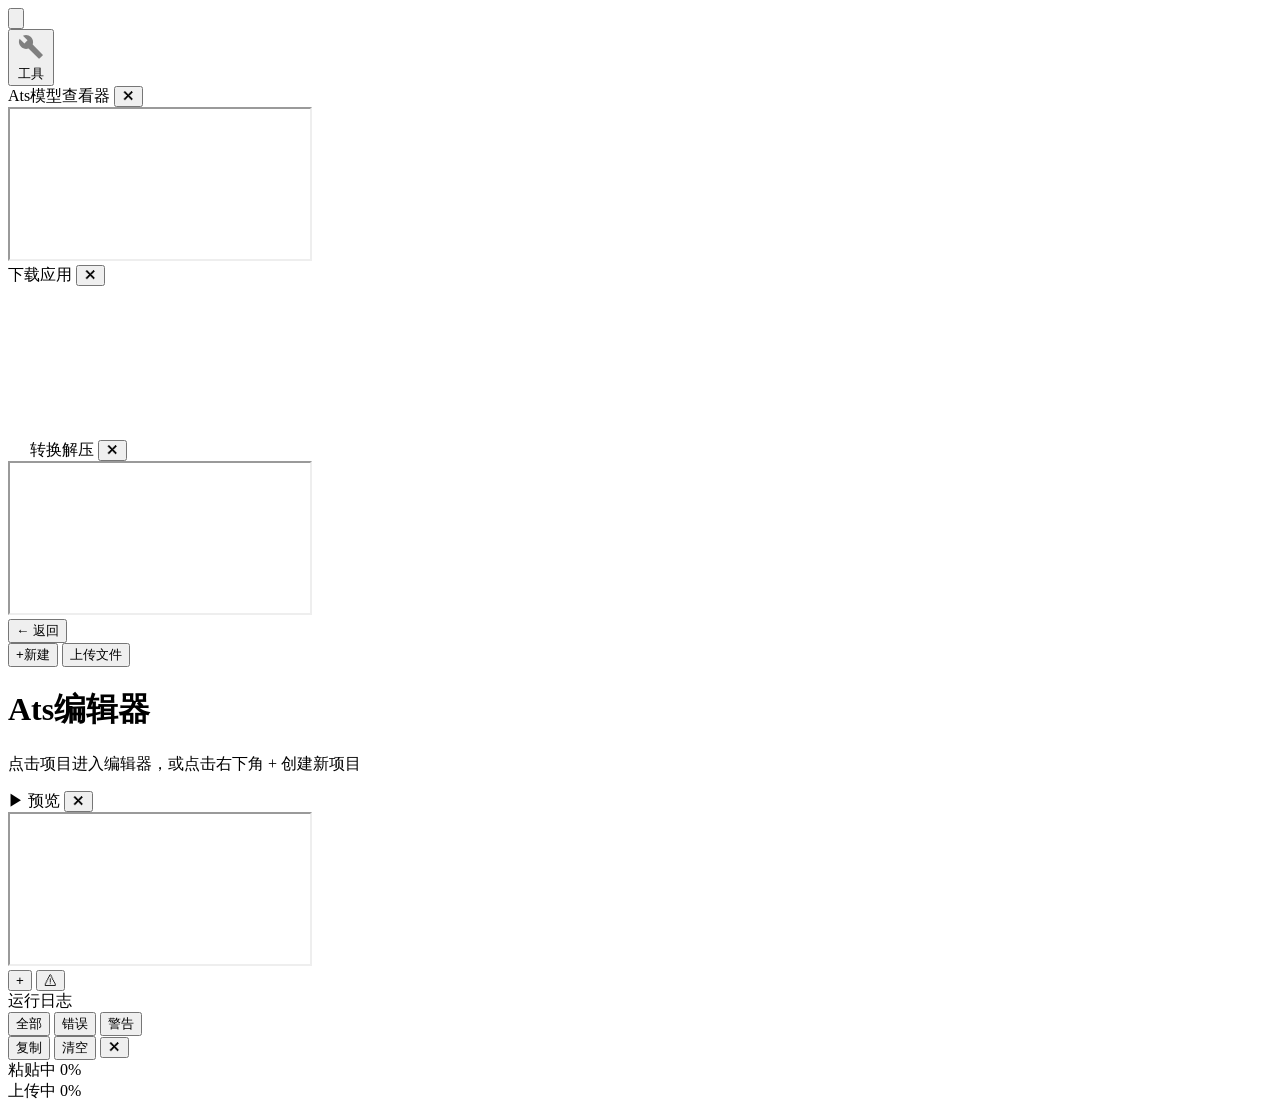
==== index.html @ b7c8c02b "上传工具站文件" ====
<!DOCTYPE html>
<html lang="zh-CN">
<head>
<meta charset="UTF-8">
<meta name="viewport" content="width=device-width, initial-scale=1.0, minimum-scale=1.0, maximum-scale=1.0, user-scalable=no, viewport-fit=cover">
<title>Ats编辑器</title>
<link rel="preload" href="font/zt.woff2" as="font" type="font/woff2" crossorigin>
<link rel="stylesheet" href="css/style.css">
</head>
<body>

<script>document.body.classList.add('splash-active');</script>

<div class="splash-screen" id="splashScreen">
    <img src="start/kchdh.gif" alt="">
</div>

<script>
(function () {
    var splash = document.getElementById('splashScreen');
    if (!splash) { document.body.classList.remove('splash-active'); return; }
    var done = false;
    function hideSplash() {
        if (done) return;
        done = true;
        splash.classList.add('hide');
        setTimeout(function () {
            splash.classList.add('remove');
            if (splash.parentNode) splash.parentNode.removeChild(splash);
            document.body.classList.remove('splash-active');
        }, 400);
    }
    var img = splash.querySelector('img');
    if (img) img.addEventListener('error', hideSplash);
    setTimeout(hideSplash, 4000);
})();
</script>







<button class="theme-btn" id="themeBtn" onclick="openSettingsModal()" title="设置" data-i18n-title="settings"><svg xmlns="http://www.w3.org/2000/svg" viewBox="0 0 24.0 24.0"> <path d="M19.43,12.98c0.04,-0.32 0.07,-0.64 0.07,-0.98s-0.03,-0.66 -0.07,-0.98l2.11,-1.65c0.19,-0.15 0.24,-0.42 0.12,-0.64l-2,-3.46c-0.12,-0.22 -0.39,-0.3 -0.61,-0.22l-2.49,1c-0.52,-0.4 -1.08,-0.73 -1.69,-0.98l-0.38,-2.65C14.46,2.18 14.25,2 14,2h-4c-0.25,0 -0.46,0.18 -0.49,0.42l-0.38,2.65c-0.61,0.25 -1.17,0.59 -1.69,0.98l-2.49,-1c-0.23,-0.09 -0.49,0 -0.61,0.22l-2,3.46c-0.13,0.22 -0.07,0.49 0.12,0.64l2.11,1.65c-0.04,0.32 -0.07,0.65 -0.07,0.98s0.03,0.66 0.07,0.98l-2.11,1.65c-0.19,0.15 -0.24,0.42 -0.12,0.64l2,3.46c0.12,0.22 0.39,0.3 0.61,0.22l2.49,-1c0.52,0.4 1.08,0.73 1.69,0.98l0.38,2.65c0.03,0.24 0.24,0.42 0.49,0.42h4c0.25,0 0.46,-0.18 0.49,-0.42l0.38,-2.65c0.61,-0.25 1.17,-0.59 1.69,-0.98l2.49,1c0.23,0.09 0.49,0 0.61,-0.22l2,-3.46c0.12,-0.22 0.07,-0.49 -0.12,-0.64l-2.11,-1.65zM12,15.5c-1.93,0 -3.5,-1.57 -3.5,-3.5s1.57,-3.5 3.5,-3.5 3.5,1.57 3.5,3.5 -1.57,3.5 -3.5,3.5z" fill="#808080" /> </svg></button>
<div class="modal-overlay settings-overlay" id="settingsModal" style="display: none;" onclick="if(event.target===this)closeSettingsModal()">
    <div class="modal settings-modal">
        <h3 data-i18n="settings">设置</h3>
        <div class="settings-group">
            <div class="settings-label" data-i18n="theme">主题</div>
            <div class="settings-options">
                <button class="settings-opt theme-dark" id="optThemeDark" onclick="setTheme('dark'); refreshSettingsActive()">
                    <svg xmlns="http://www.w3.org/2000/svg" viewBox="0 0 24.0 24.0"> <path d="M10,2c-1.82,0 -3.53,0.5 -5,1.35C7.99,5.08 10,8.3 10,12s-2.01,6.92 -5,8.65C6.47,21.5 8.18,22 10,22c5.52,0 10,-4.48 10,-10S15.52,2 10,2z" fill="currentColor"/> </svg>
                    <span data-i18n="dark">深色</span>
                </button>
                <button class="settings-opt theme-light" id="optThemeLight" onclick="setTheme('light'); refreshSettingsActive()">
                    <svg xmlns="http://www.w3.org/2000/svg" viewBox="0 0 24.0 24.0"> <path d="M20,8.69L20,4h-4.69L12,0.69 8.69,4L4,4v4.69L0.69,12 4,15.31L4,20h4.69L12,23.31 15.31,20L20,20v-4.69L23.31,12 20,8.69zM12,18c-3.31,0 -6,-2.69 -6,-6s2.69,-6 6,-6 6,2.69 6,6 -2.69,6 -6,6zM12,8c-2.21,0 -4,1.79 -4,4s1.79,4 4,4 4,-1.79 4,-4 -1.79,-4 -4,-4z" fill="currentColor"/> </svg>
                    <span data-i18n="light">浅色</span>
                </button>
            </div>
        </div>
        <div class="settings-group">
            <div class="settings-label" data-i18n="language">语言</div>
            <div class="settings-options">
                <button class="settings-opt" id="optLangZh" onclick="setLang('zh')">🇨🇳 <span>中文</span></button>
                <button class="settings-opt" id="optLangEn" onclick="setLang('en')">🇬🇧 <span>English</span></button>
            </div>
        </div>
        <div class="settings-group">
            <div class="settings-label" data-i18n="style_version">样式版本</div>
            <div class="settings-options">
                <button class="settings-opt" id="optStyleNew" onclick="applyStyleVersion('fancy')">▢ <span data-i18n="style_new">圆角</span></button>
                <button class="settings-opt" id="optStyleOld" onclick="applyStyleVersion('plain')">□ <span data-i18n="style_old">方角</span></button>
            </div>
        </div>
        <div class="settings-group">
            <div class="settings-label" data-i18n="font_size">文字大小</div>
            <div class="fs-row">
                <input type="range" id="uiFsRange" min="11" max="18" step="1" value="13">
                <span class="fs-val" id="uiFsVal">13px</span>
            </div>
            <div class="fs-preview" id="fsPreview">Ats编辑器</div>
        </div>
        <div class="modal-actions settings-actions">
            <button class="btn-cancel" onclick="closeSettingsModal()" data-i18n="close">关闭</button>
        </div>
</div>

<!-- 首次进入：语言选择 -->
<div class="modal-overlay" id="firstLangModal" style="display: none; z-index: 100000;" onclick="if(event.target===this)closeFirstLang()">
    <div class="modal first-lang-modal">
        <div class="fl-globe">🌐</div>
        <h3 data-i18n="choose_lang">选择语言</h3>
        <p class="fl-sub" data-i18n="choose_lang_sub">Choose your language</p>
        <div class="fl-options">
            <button class="fl-opt" onclick="pickFirstLang('zh')">🇨🇳 中文</button>
            <button class="fl-opt" onclick="pickFirstLang('en')">🇬🇧 English</button>
        </div>
        <button class="fl-skip" onclick="closeFirstLang()" data-i18n="close">关闭</button>
    </div>
</div>

<!-- 文件仓库面板（管理模式 / 选择模式） -->
<div class="repo-overlay" id="repoViewer" style="display: none;" onclick="if(event.target===this)closeRepoViewer()">
    <div class="repo-panel">
        <div class="repo-head">
            <span class="repo-title"><svg style="width:18px;height:18px;vertical-align:-3px;" xmlns="http://www.w3.org/2000/svg" viewBox="0 0 24.0 24.0"> <path d="M4,4h16c1.1,0 2,0.9 2,2v12c0,1.1 -0.9,2 -2,2H4c-1.1,0 -2,-0.9 -2,-2V6c0,-1.1 0.9,-2 2,-2zM4,8v10h16V8H4zM6,10h5v2H6v-2zM6,14h8v2H6v-2z" fill="#7dd3fc" /> </svg> <span data-i18n="repo">文件仓库</span></span>
            <button class="repo-add-btn" id="repoAddBtn" onclick="repoPickFiles()" title="上传文件" data-i18n-title="upload">
  <svg xmlns="http://www.w3.org/2000/svg" width="1.3em" height="1.3em" viewBox="0 0 24 24" fill="currentColor" aria-hidden="true">
    <path d="M10.5,10.5 L10.5,4
             A1.5,1.5 0 0 1 13.5,4
             L13.5,10.5 L20,10.5
             A1.5,1.5 0 0 1 20,13.5
             L13.5,13.5 L13.5,20
             A1.5,1.5 0 0 1 10.5,20
             L10.5,13.5 L4,13.5
             A1.5,1.5 0 0 1 4,10.5 Z"/>
  </svg>
</button>
                <button class="repo-close" onclick="closeRepoViewer()" title="关闭" data-i18n-title="close">✕</button>
            </div>
        </div>
        <div class="repo-toolbar" id="repoSelectBar" style="display: none;">
            <label class="repo-check-all"><input type="checkbox" id="repoCheckAll" onchange="repoToggleAll(this.checked)"><span data-i18n="repo_selectall">全选</span></label>
            <span class="repo-count" id="repoSelCount">0</span>
        </div>
        <div class="repo-list" id="repoList"></div>
        <div class="repo-foot" id="repoFoot" style="display: none;">
            <button class="repo-import-btn" id="repoImportBtn" onclick="repoImport()" disabled data-i18n="repo_import">导入到项目</button>
        </div>
        <input type="file" id="repoFileInput" multiple style="display: none;">
    </div>
</div>

<!-- 上传来源选择弹窗 -->
<div class="modal-overlay" id="uploadSourceModal" style="display: none;" onclick="if(event.target===this)hideUploadSourceModal()">
    <div class="modal upload-source-modal">
        <h3 data-i18n="upload">上传文件</h3>
        <div class="upload-source-opts">
            <button class="upload-source-opt" onclick="pickUploadSource('device')">
                <svg xmlns="http://www.w3.org/2000/svg" viewBox="0 0 24.0 24.0"> <path d="M16,1H8C6.34,1 5,2.34 5,4v16c0,1.66 1.34,3 3,3h8c1.66,0 3,-1.34 3,-3V4C19,2.34 17.66,1 16,1zM14,21h-4v-1h4v1zM16.25,18H7.75V4h8.5v14z" fill="currentColor"/> </svg>
                <span data-i18n="repo_phone">上传手机文件</span>
            </button>
            <button class="upload-source-opt" onclick="pickUploadSource('repo')">
                <svg xmlns="http://www.w3.org/2000/svg" viewBox="0 0 24.0 24.0"> <path d="M4,4h16c1.1,0 2,0.9 2,2v12c0,1.1 -0.9,2 -2,2H4c-1.1,0 -2,-0.9 -2,-2V6c0,-1.1 0.9,-2 2,-2zM4,8v10h16V8H4zM6,10h5v2H6v-2zM6,14h8v2H6v-2z" fill="currentColor"/> </svg>
                <span data-i18n="repo_repo">上传仓库文件</span>
            </button>
        </div>
        <div class="modal-actions">
            <button class="btn-cancel" onclick="hideUploadSourceModal()" data-i18n="cancel">取消</button>
        </div>
    </div>
</div>

<div class="tools-wrapper" id="toolsWrapper">
    <button class="tools-btn" id="toolsBtn" onclick="toggleToolsMenu(event)"><svg xmlns="http://www.w3.org/2000/svg" viewBox="0 0 24.0 24.0"> <path d="M 21.4 18.1 L 13.5 10.1 C 14.2 8.1 13.7 5.7 12.1 4.1 C 10.3 2.3 7.8 1.9 5.6 3 L 9.3 6.7 L 6.8 9.2 L 2.9 5.5 C 1.8 7.7 2.3 10.3 4.1 12 C 5.7 13.7 8.1 14.1 10.1 13.4 L 18.1 21.3 C 18.4 21.7 18.8 21.7 19.2 21.3 L 21.3 19.2 C 21.8 18.8 21.8 18.4 21.4 18.1 Z" fill="#808080" /> </svg> <span data-i18n="tools">工具</span></button>
    <div class="tools-menu" id="toolsMenu" style="display: none;">
        <button class="tools-menu-item" type="button" onclick="onToolsModelViewer(event)"><svg id="mvIconSvg" xmlns="http://www.w3.org/2000/svg" viewBox="0 0 24 24" style="width:28px;height:28px;vertical-align:middle;margin-left:-5px;"><g transform="translate(1.2,1.2) scale(0.9)"><path fill="none" stroke="#FFFFFF" stroke-width="1.5" stroke-linejoin="round" d="M6,9L12,6L18,9L12,12Z"/><path fill="none" stroke="#FFFFFF" stroke-width="1.5" stroke-linejoin="round" d="M6,9L6,16.5L12,19.45L12,12Z"/><path fill="none" stroke="#FFFFFF" stroke-width="1.5" stroke-linejoin="round" d="M18,9L18,16.5L12,19.45L12,12Z"/></g></svg><span id="mvIconSpan" data-i18n="model_viewer" style="margin-left:-5px;">模型查看</span></button>
        <button class="tools-menu-item" type="button" onclick="onToolsBase64(event)"><svg xmlns="http://www.w3.org/2000/svg" viewBox="0 0 24.0 24.0"> <path d="M7,7h10v3l4,-4 -4,-4v3L5,5v6h2L7,7zM17,17L7,17v-3l-4,4 4,4v-3h12v-6h-2v4z" fill="#FFFFFF" /> </svg><span data-i18n="convert">转换解压</span></button>
        <button class="tools-menu-item" type="button" onclick="onToolsImg(event)"><svg xmlns="http://www.w3.org/2000/svg" viewBox="0 0 24.0 24.0"> <path d="M12,2C6.49,2 2,6.49 2,12s4.49,10 10,10c1.38,0 2.5,-1.12 2.5,-2.5c0,-0.61 -0.23,-1.2 -0.64,-1.67c-0.08,-0.1 -0.13,-0.21 -0.13,-0.33c0,-0.28 0.22,-0.5 0.5,-0.5H16c3.31,0 6,-2.69 6,-6C22,6.04 17.51,2 12,2zM17.5,13c-0.83,0 -1.5,-0.67 -1.5,-1.5s0.67,-1.5 1.5,-1.5s1.5,0.67 1.5,1.5S18.33,13 17.5,13zM15.5,9C14.67,9 14,8.33 14,7.5S14.67,6 15.5,6S17,6.67 17,7.5S16.33,9 15.5,9zM11.5,7C10.67,7 10,6.33 10,5.5S10.67,4 11.5,4S13,4.67 13,5.5S12.33,7 11.5,7zM7.5,9C6.67,9 6,8.33 6,7.5S6.67,6 7.5,6S9,6.67 9,7.5S8.33,9 7.5,9zM6.5,13C5.67,13 5,12.33 5,11.5S5.67,10 6.5,10S8,10.67 8,11.5S7.33,13 6.5,13z" fill="#FFFFFF" /> </svg><span data-i18n="img_tool">编辑图片</span></button>
        <button class="tools-menu-item" type="button" onclick="onToolsRepo(event)"><svg xmlns="http://www.w3.org/2000/svg" viewBox="0 0 24.0 24.0"> <path d="M4,4h16c1.1,0 2,0.9 2,2v12c0,1.1 -0.9,2 -2,2H4c-1.1,0 -2,-0.9 -2,-2V6c0,-1.1 0.9,-2 2,-2zM4,8v10h16V8H4zM6,10h5v2H6v-2zM6,14h8v2H6v-2z" fill="#FFFFFF" /> </svg><span data-i18n="repo">文件仓库</span></button>
        <button class="tools-menu-item" id="downloadBtn" type="button"><svg xmlns="http://www.w3.org/2000/svg" viewBox="0 0 24.0 24.0"> <path d="M17,11L15.6,9.6L13,12.2L13,2L11,2L11,12.2L8.4,9.6L7,11L12,16L17,11ZM5,19v-8H3v8c0,1.1 0.9,2 2,2h14c1.1,0 2,-0.9 2,-2v-8h-2v8H5Z" fill="#FFFFFF" /> </svg><span data-i18n="download_app">下载应用</span></button>
    </div>
</div>

<div class="model-viewer-overlay" id="modelViewerOverlay">
    <div class="model-viewer-header">
        <span>Ats模型查看器</span>
        <button class="model-viewer-close" onclick="closeModelViewer()" title="关闭">✕</button>
    </div>
    <iframe id="modelViewerFrame" sandbox="allow-scripts allow-same-origin allow-modals allow-popups allow-downloads"></iframe>
</div>

<div class="model-viewer-overlay" id="appViewerOverlay">
    <div class="model-viewer-header">
        <span data-i18n="download_app">下载应用</span>
        <button class="model-viewer-close" onclick="closeAppViewer()" title="关闭" data-i18n-title="close">✕</button>
    </div>
    <iframe id="appViewerFrame"
            sandbox="allow-scripts allow-same-origin allow-forms allow-modals allow-popups"
            style="flex:1;width:100%;height:100%;border:none;background:#fff;"></iframe>
</div>

<div class="model-viewer-overlay" id="toolViewerOverlay">
    <div class="model-viewer-header">
        <span id="toolViewerTitle"><svg style="width:18px;height:18px;vertical-align:middle;" xmlns="http://www.w3.org/2000/svg" viewBox="0 0 24.0 24.0"> <path d="M7,7h10v3l4,-4 -4,-4v3L5,5v6h2L7,7zM17,17L7,17v-3l-4,4 4,4v-3h12v-6h-2v4z" fill="#FFFFFF" /> </svg> 转换解压</span>
        <button class="model-viewer-close" onclick="closeToolViewer()" title="关闭" data-i18n-title="close">✕</button>
    </div>
    <iframe id="toolViewerFrame"
            sandbox="allow-scripts allow-same-origin allow-forms allow-modals allow-popups allow-downloads"></iframe>
</div>

<div class="toolbar" id="toolbar" style="display: none;">
    <div class="toolbar-row">
        <button class="btn-toggle-tree" id="btnToggleTree" onclick="toggleFileTree()" title="收起/展开文件树">☰</button>
        <button class="btn-run" id="btnRun" onclick="runCode()"><span data-i18n="run">▶运行</span></button>
        <button class="btn-stop" id="btnStop" onclick="stopPreview()"><span data-i18n="stop">✕ 关闭</span></button>
        <div class="zip-wrapper" id="zipWrapper">
            <button class="btn-pack" id="btnPack" onclick="toggleZipMenu(event)"><svg xmlns="http://www.w3.org/2000/svg" viewBox="0 0 24 24"><path d="M20.54,5.23l-1.39,-1.68C18.88,3.21 18.47,3 18,3H6c-0.47,0 -0.88,0.21 -1.16,0.55L3.46,5.23C3.17,5.57 3,6.02 3,6.5V19c0,1.1 0.9,2 2,2h14c1.1,0 2,-0.9 2,-2V6.5c0,-0.48 -0.17,-0.93 -0.46,-1.27zM12,17.5L6.5,12H10v-2h4v2h3.5L12,17.5zM5.12,5l0.81,-1h12l0.94,1H5.12z" fill="#FFD700" /></svg>ZIP</button>
            <div class="zip-menu" id="zipMenu" style="display: none;">
                <button class="zip-menu-item" onclick="onZipMenuPack(event)"><svg xmlns="http://www.w3.org/2000/svg" viewBox="0 0 24.0 24.0"> <path d="M17,11L15.6,9.6L13,12.2L13,2L11,2L11,12.2L8.4,9.6L7,11L12,16L17,11ZM5,19v-8H3v8c0,1.1 0.9,2 2,2h14c1.1,0 2,-0.9 2,-2v-8h-2v8H5Z" fill="#8B4513" /> </svg><span data-i18n="pack_zip">打包ZIP</span></button>
                <button class="zip-menu-item" onclick="onZipMenuUpload(event)"><svg xmlns="http://www.w3.org/2000/svg" viewBox="0 0 24.0 24.0"> <path d="M5,19v-8H3v8c0,1.1 0.9,2 2,2h14c1.1,0 2,-0.9 2,-2v-8h-2v8H5ZM17,7 l-1.4,1.4L13,5.8V16h-2V5.8L8.4,8.4 7,7l5,-5 5,5Z" fill="#8B4513" /> </svg><span data-i18n="upload_zip">上传ZIP</span></button>
            </div>
        </div>
        <button class="btn-exit" id="btnExit" onclick="exitProject()"><span data-i18n="exit">退出</span></button>
        <div class="row-right">
            <button class="btn-icon" id="btnUndo" onclick="undo()" title="撤销 (Ctrl+Z)" disabled><svg xmlns="http://www.w3.org/2000/svg" viewBox="0 0 24.0 24.0"> <path d="M12.5,8c-2.65,0 -5.05,0.99 -6.9,2.6L2,7v9h9l-3.62,-3.62c1.39,-1.16 3.16,-1.88 5.12,-1.88 3.54,0 6.55,2.31 7.6,5.5l2.37,-0.78C21.08,11.03 17.15,8 12.5,8z" fill="#FFFFFF" /> </svg></button>
            <button class="btn-icon" id="btnRedo" onclick="redo()" title="重做 (Ctrl+Y)" disabled><svg xmlns="http://www.w3.org/2000/svg" viewBox="0 0 24.0 24.0"> <path d="M18.4,10.6C16.55,8.99 14.15,8 11.5,8c-4.65,0 -8.58,3.03 -9.96,7.22L3.9,16c1.05,-3.19 4.05,-5.5 7.6,-5.5 1.95,0 3.73,0.72 5.12,1.88L13,16h9V7l-3.6,3.6z" fill="#FFFFFF" /> </svg></button>
            <span class="save-indicator" id="saveIndicator" data-i18n="saved">已保存 ✓</span>
        </div>
    </div>
    <div class="toolbar-row search-row">
        <span id="currentFileName" class="current-file-name" title="当前文件" data-i18n="no_file">未选择</span>
        <input type="text" id="searchInput" placeholder="搜索（区分大小写）" data-i18n-ph="search_ph"
               onkeydown="if(event.key==='Enter'){event.preventDefault();doSearch();}"
               oninput="onSearchInput()">
        <button class="btn-search" onclick="doSearch()" title="搜索下一个 (回车)"><svg xmlns="http://www.w3.org/2000/svg" viewBox="0 0 24 24"><path d="M15.5,14l-0.8,0l-0.3,-0.3c1,-1.1 1.6,-2.6 1.6,-4.2C16,5.9 13.1,3 9.5,3C5.9,3 3,5.9 3,9.5S5.9,16 9.5,16c1.6,0 3.1,-0.6 4.2,-1.6l0.3,0.3l0,0.8l5,5l1.5,-1.5L15.5,14zM9.5,14C7,14 5,12 5,9.5S7,5 9.5,5C12,5 14,7 14,9.5S12,14 9.5,14z" fill="#1177BB" /></svg></button>
        <button class="btn-search" id="btnMdPreview" onclick="mdRequestPreview()" title="预览 Markdown" style="display:none;"><svg xmlns="http://www.w3.org/2000/svg" viewBox="0 0 24 24"><path d="M12,4.5C7,4.5 2.73,7.61 1,12c1.73,4.39 6,7.5 11,7.5s9.27,-3.11 11,-7.5c-1.73,-4.39 -6,-7.5 -11,-7.5zM12,17c-2.76,0 -5,-2.24 -5,-5s2.24,-5 5,-5 5,2.24 5,5 -2.24,5 -5,5zM12,9c-1.66,0 -3,1.34 -3,3s1.34,3 3,3 3,-1.34 3,-3 -1.34,-3 -3,-3z" fill="#4ec9b0" /></svg></button>
        <div class="search-status" id="searchStatus"></div>
    </div>
</div>

<div class="main">
    <div class="sidebar collapsed" id="sidebar">
        <div class="sidebar-header">
            <button class="btn-back-folder" id="btnBackFolder" onclick="backToParent()" data-i18n-title="back" title="返回上一层">← <span data-i18n="back_t">返回</span></button>
            <nav class="folder-breadcrumb" id="folderBreadcrumb" title="点击任意层级可直接跳转"></nav>
        </div>
        <div class="file-tree-actions">
            <button onclick="newItem()" data-i18n="new_btn">+新建</button>
            <button onclick="showUploadSourceModal()" data-i18n="upload">上传文件</button>
        </div>
        <div class="file-tree" id="fileTree"></div>
    </div>

    <div class="editor-area" id="editorArea" style="display: none;">
        <div class="file-tabs" id="fileTabs"></div>
        <div class="editor" id="editor">
            <div class="gutter" id="gutter"></div>
            <div class="code-wrap">
                <pre class="highlight-layer" id="highlightLayer"></pre>
                <textarea id="codeEditor" wrap="soft" spellcheck="false" autocomplete="off" autocorrect="off" autocapitalize="off" placeholder="选择或新建一个文件，然后在这里编写代码... Ctrl+滚轮 / 双指捏合 可缩放字号" disabled></textarea>
            </div>
            <div class="image-viewer" id="imageViewer">
                <img id="imageViewerImg" src="" alt="">
                <div class="image-meta" id="imageViewerMeta"></div>
            </div>
            <div class="audio-viewer" id="audioViewer">
                <div class="audio-viewer-inner">
                    <div class="audio-icon">🎵</div>
                    <div class="audio-name" id="audioViewerName"></div>
                    <audio id="audioViewerPlayer" controls preload="metadata"></audio>
                    <div class="audio-meta" id="audioViewerMeta"></div>
                </div>
            </div>
            <div class="model-inline-viewer" id="modelInlineViewer">
                <iframe id="modelInlineFrame" title="模型预览" sandbox="allow-scripts allow-same-origin"></iframe>
            </div>
            <div class="font-viewer" id="fontViewer">
                <div class="font-viewer-inner">
                    <div class="font-head">
                        <span class="fv-icon">🅰</span>
                        <div class="fv-info">
                            <div class="fv-name" id="fontViewerName"></div>
                            <div class="fv-meta" id="fontViewerMeta"></div>
                        </div>
                    </div>
                    <input type="text" id="fontPreviewInput" class="fp-input"
                           placeholder="点击输入文字，实时预览字体效果…" data-i18n-ph="font_ph"
                           value="Ats编辑器 字体预览 ABCabc 123">
                    <div class="font-stage">
                        <div class="fp-line" id="fpL1" style="font-size:46px;"></div>
                        <div class="fp-line" id="fpL2" style="font-size:30px;"></div>
                        <div class="fp-line" id="fpL3" style="font-size:20px;"></div>
                        <div class="fp-line" id="fpL4" style="font-size:14px;"></div>
                    </div>
                    <div class="fv-sub" data-i18n="charset_sample">字符集抽样</div>
                    <div class="font-chars" id="fontChars"></div>
                </div>
            </div>
            <div class="md-viewer" id="mdViewer">
                <div class="md-toolbar">
                    <span class="md-title" id="mdViewerName"></span>
                    <button class="md-btn-edit" id="btnMdEdit" onclick="mdSwitchToEdit()" data-i18n="md_edit">✏️ 编辑</button>
                </div>
                <div class="md-body" id="mdBody"></div>
            </div>
        </div>
    </div>

    <div class="project-list-view" id="projectListView">
        <h1 data-i18n="title">Ats编辑器</h1>
        <p class="subtitle" data-i18n="subtitle">点击项目进入编辑器，或点击右下角 + 创建新项目</p>
        <div class="project-cards" id="projectCards"></div>
        <div class="empty-state" id="emptyState" style="display: none;">
            <div class="icon">📂</div>
            <p data-i18n="empty_projects">还没有项目</p>
            <p style="font-size: 12px; margin-top: 8px;" data-i18n="empty_projects_tip">点击右下角 + 创建你的第一个项目</p>
        </div>
    </div>
</div>

<div class="preview-area" id="previewArea">
    <div class="preview-area-header">
        <span data-i18n="preview_btn">▶ 预览</span>
        <button class="close-preview" onclick="stopPreview()" title="关闭预览 (Esc)">✕</button>
    </div>
    <div class="preview-area-body">
        <iframe id="previewFrameFull" sandbox="allow-scripts allow-same-origin allow-forms allow-modals allow-popups allow-downloads"></iframe>
    </div>
</div>

<button class="fab" id="fab" onclick="showNewProjectModal()" title="新建项目">+</button>

<div class="modal-overlay" id="projectModal" style="display: none;">
    <div class="modal">
        <h3 data-i18n="new_project">新建项目</h3>
        <input type="text" id="projectName" placeholder="输入项目名称" autofocus>
        <div class="modal-actions">
            <button class="btn-cancel" onclick="hideNewProjectModal()" data-i18n="cancel">取消</button>
            <button class="btn-confirm" onclick="confirmNewProject()" data-i18n="create">创建</button>
        </div>
    </div>
</div>
<div class="modal-overlay" id="inputModal" style="display: none;">
    <div class="modal input-modal">
        <h3 id="inputModalTitle" data-i18n="input_title">输入</h3>
        <input type="text" id="inputModalInput" placeholder="" autofocus
               onkeydown="if(event.key==='Enter'){event.preventDefault();confirmInputModal();}else if(event.key==='Escape'){hideInputModal();}">
        <div class="modal-actions">
            <button class="btn-cancel" onclick="hideInputModal()" data-i18n="cancel">取消</button>
            <span class="actions-main">
                <button class="btn-confirm" id="inputModalOkBtn" onclick="confirmInputModal()" data-i18n="ok">确定</button>
                <button class="btn-confirm btn-create-file" id="inputModalFileBtn" onclick="confirmInputModal('file')" style="display:none;"><svg xmlns="http://www.w3.org/2000/svg" viewBox="0 0 24.0 24.0"> <path d="M6,2c-1.1,0 -1.99,0.9 -1.99,2L4,20c0,1.1 0.89,2 1.99,2L18,22c1.1,0 2,-0.9 2,-2L20,8l-6,-6L6,2zM13,9L13,3.5L18.5,9L13,9z" fill="#808080" /> </svg> <span data-i18n="file">文件</span></button>
                <button class="btn-confirm btn-create-folder" id="inputModalFolderBtn" onclick="confirmInputModal('folder')" style="display:none;"><svg xmlns="http://www.w3.org/2000/svg" viewBox="0 0 24.0 24.0"> <g> <path d="M4.5 8 L19.5 8 L19.5 18 L4.5 18 Z" fill="#5599DD" /> <path d="M 19.5 6 L 12.5 6 L 10.5 4 L 4.5 4 C 3.4 4 2.51 4.9 2.51 6 L 2.5 18 C 2.5 19.1 3.4 20 4.5 20 L 19.5 20 C 20.6 20 21.5 19.1 21.5 18 L 21.5 8 C 21.5 6.9 20.6 6 19.5 6 Z M 19.5 18 L 4.5 18 L 4.5 8 L 19.5 8 L 19.5 18 Z" fill="#1177BB" /> </g> </svg> <span data-i18n="folder">文件夹</span></button>
            </span>
        </div>
    </div>
</div>

<button class="warn-btn" id="warnBtn" title="拖动移动点击查看运行日志">
    ⚠︎
    <span class="warn-badge" id="warnBadge"></span>
</button>

<div class="warn-panel" id="warnPanel">
    <div class="warn-panel-header">
        <span class="warn-title"><span data-i18n="run_log">运行日志</span><span class="warn-count" id="warnCount"></span></span>
        <div class="warn-filters" id="warnFilters">
            <button class="warn-filter active" data-filter="all" data-i18n="all_f">全部</button>
            <button class="warn-filter" data-filter="error" data-i18n="err_f">错误</button>
            <button class="warn-filter" data-filter="warn" data-i18n="warn_f">警告</button>
        </div>
        <button onclick="copyWarnLog()" title="复制全部日志" data-i18n="copy_log" data-i18n-title="copy_log_t">复制</button>
        <button onclick="clearWarnLog()" title="清空日志" data-i18n="clear_log" data-i18n-title="clear_log_t">清空</button>
        <button onclick="hideWarnPanel()" title="关闭">✕</button>
    </div>
    <div class="warn-list" id="warnList"></div>
</div>

<div class="toast" id="toast"></div>

<div class="paste-progress" id="pasteProgress">
    <div class="paste-progress-fill" id="pasteProgressFill"></div>
    <div class="paste-progress-text" id="pasteProgressText">粘贴中 0%</div>
</div>

<div class="paste-progress" id="uploadProgress">
    <div class="paste-progress-fill" id="uploadProgressFill"></div>
    <div class="paste-progress-text" id="uploadProgressText">上传中 0%</div>
</div>

<input type="file" id="fileInput" accept="*/*" multiple style="display:none" onchange="uploadFile(this)">
<input type="file" id="zipInput" accept=".zip,application/zip" style="display:none" onchange="importZip(this)">

<template id="inlineModelTemplate">
<!DOCTYPE html>
<html lang="zh-CN">
<head>
<meta charset="UTF-8">
<meta name="viewport" content="width=device-width, initial-scale=1.0">
<link rel="stylesheet" href="css/inline-model.css">
</head>
<body>
<div id="app"></div>
<div class="hud-top">
    <span class="model-badge" id="badge">3D</span>
    <span class="model-title" id="title">模型</span>
    <span class="model-stats" id="stats"></span>
</div>
<div class="hud-bottom">
    <span><kbd>拖拽</kbd> 旋转</span>
    <span><kbd>滚轮</kbd> 缩放</span>
    <span><kbd>右键</kbd> 平移</span>
    <button class="btn-reset" id="btnReset" type="button">⟲ 重置视角</button>
</div>
<div class="overlay-center" id="loading">
    <div class="spinner"></div>
    <div class="overlay-text" id="loadingText">正在加载模型…</div>
</div>
<script>
window.__MODEL__ = null;
/*__THEME_BOOT__*/
/* 看门狗：CDN 不可达时 module script 静默失败，12 秒后提示网络问题 */
setTimeout(function () {
  if (!window.__MODEL_OK__) {
    var ld = document.getElementById('loading');
    var lt = document.getElementById('loadingText');
    if (ld && !ld.classList.contains('err')) {
      ld.classList.add('err');
      if (lt) lt.textContent = '模型引擎加载超时：无法连接 unpkg.com CDN，请检查网络后重试';
      ld.classList.add('show');
    }
  }
}, 12000);
</script>
<script type="importmap">
{
  "imports": {
    "three": "https://unpkg.com/three@0.169.0/build/three.module.js",
    "three/addons/": "https://unpkg.com/three@0.169.0/examples/jsm/"
  }
}
</script>
<script type="module" src="js/inline-model.js"></script>


<!-- 首次进入：语言选择（移动至 body 末尾，独立层级） -->

</body>
</html>
</template>

<template id="modelViewerTemplate">
<link rel="stylesheet" href="css/model-viewer.css">

<div id="app"></div>

<div class="toolbar">
  <button id="btnOpen" class="primary" title="打开本地模型文件">
    <svg viewBox="0 0 24 24" fill="none" stroke="currentColor" stroke-width="1.8" stroke-linecap="round" stroke-linejoin="round"><path d="M3 7a2 2 0 0 1 2-2h4l2 2h8a2 2 0 0 1 2 2v8a2 2 0 0 1-2 2H5a2 2 0 0 1-2-2z"/></svg>
    <span class="label">打开模型</span>
  </button>
  <button id="btnAdd" class="accent" title="添加默认模型">
    <svg viewBox="0 0 24 24" fill="none" stroke="currentColor" stroke-width="1.9" stroke-linecap="round" stroke-linejoin="round"><path d="M12 5v14M5 12h14"/></svg>
    <span class="label">添加模型</span>
  </button>
  <div class="sep"></div>
  <button id="btnMove" class="active" title="移动模式 (M)">
    <svg viewBox="0 0 24 24" fill="none" stroke="currentColor" stroke-width="1.7" stroke-linecap="round" stroke-linejoin="round"><path d="M12 3v18M3 12h18"/><path d="M12 3 9.5 5.8M12 3l2.5 2.8M12 21l-2.5-2.8M12 21l2.5-2.8"/><path d="M3 12l2.8-2.5M3 12l2.8 2.5M21 12l-2.8-2.5M21 12l-2.8 2.5"/></svg>
    <span class="label">移动</span>
  </button>
  <button id="btnRotate" title="自动旋转 (R)">
    <svg viewBox="0 0 24 24" fill="none" stroke="currentColor" stroke-width="1.8" stroke-linecap="round" stroke-linejoin="round"><path d="M21 12a9 9 0 1 1-3-6.7"/><path d="M21 3v5h-5"/></svg>
    <span class="label">自动旋转</span>
  </button>
  <button id="btnWire" title="线框模式 (W)">
    <svg viewBox="0 0 24 24" fill="none" stroke="currentColor" stroke-width="1.8" stroke-linecap="round" stroke-linejoin="round"><path d="M12 2 3 7v10l9 5 9-5V7z"/><path d="M3 7l9 5 9-5"/><path d="M12 12v10"/></svg>
    <span class="label">线框</span>
  </button>
  <button id="btnGrid" title="显示网格 (G)">
    <svg viewBox="0 0 24 24" fill="none" stroke="currentColor" stroke-width="1.8" stroke-linecap="round"><path d="M3 9h18M3 15h18M9 3v18M15 3v18"/></svg>
    <span class="label">网格</span>
  </button>
  <button id="btnReset" title="重置视角 (F)">
    <svg viewBox="0 0 24 24" fill="none" stroke="currentColor" stroke-width="1.8" stroke-linecap="round"><circle cx="12" cy="12" r="8"/><path d="M12 2v4M12 18v4M2 12h4M18 12h4"/></svg>
    <span class="label">重置视角</span>
  </button>
  <button id="btnShot" title="保存截图">
    <svg viewBox="0 0 24 24" fill="none" stroke="currentColor" stroke-width="1.8" stroke-linecap="round" stroke-linejoin="round"><path d="M3 8a2 2 0 0 1 2-2h2l1.5-2h7L17 6h2a2 2 0 0 1 2 2v9a2 2 0 0 1-2 2H5a2 2 0 0 1-2-2z"/><circle cx="12" cy="12.5" r="3.2"/></svg>
    <span class="label">截图</span>
  </button>
</div>

<div class="lib-pop" id="libPop">
  <div class="lib-head">
    <span>选择要添加的模型</span>
    <button class="lib-close" id="libClose" title="关闭">×</button>
  </div>
  <div class="lib-grid" id="libGrid"></div>
</div>

<div class="panel-right" id="panelRight">
  <div class="panel-head">
    <div class="panel-title">部件编辑</div>
    <button class="panel-fold" id="btnFold" title="收起面板" aria-label="收起面板">
      <svg viewBox="0 0 24 24" fill="none" stroke="currentColor" stroke-width="2" stroke-linecap="round" stroke-linejoin="round"><path d="M6 9l6 6 6-6"/></svg>
    </button>
  </div>
  <div class="panel-body">
    <div class="field">
      <label>当前选中</label>
      <div class="value" id="selName">未选中 · 改色将应用于全部</div>
    </div>
    <div class="field">
      <label>颜色（十六进制）</label>
      <div class="color-row">
        <input type="color" id="colorPicker" value="#8fb2ff" title="拾取颜色">
        <input type="text" id="hexInput" value="#8fb2ff" maxlength="8" spellcheck="false" autocomplete="off" title="输入十六进制颜色，回车应用">
        <button class="icon-btn" id="btnCopyHex" title="复制颜色编号">
          <svg viewBox="0 0 24 24" fill="none" stroke="currentColor" stroke-width="1.8" stroke-linecap="round" stroke-linejoin="round"><rect x="9" y="9" width="12" height="12" rx="2"/><path d="M5 15H4a2 2 0 0 1-2-2V4a2 2 0 0 1 2-2h9a2 2 0 0 1 2 2v1"/></svg>
        </button>
      </div>
    </div>
    <div class="btn-row">
      <button class="panel-btn" id="btnApplyAll" title="把当前颜色应用到所有部件">
        <svg viewBox="0 0 24 24" fill="none" stroke="currentColor" stroke-width="1.8" stroke-linecap="round" stroke-linejoin="round"><path d="M12 3v18M3 12h18"/></svg>
        应用到全部
      </button>
    </div>
    <div class="btn-row">
      <button class="panel-btn danger" id="btnDelete" disabled>
        <svg viewBox="0 0 24 24" fill="none" stroke="currentColor" stroke-width="1.8" stroke-linecap="round" stroke-linejoin="round"><path d="M3 6h18M8 6V4h8v2M6 6l1 14h10l1-14"/></svg>
        删除选中部件
      </button>
    </div>
    <div class="btn-row">
      <button class="panel-btn" id="btnExportModel" title="把当前场景导出为 GLB 模型文件">
        <svg viewBox="0 0 24 24" fill="none" stroke="currentColor" stroke-width="1.8" stroke-linecap="round" stroke-linejoin="round"><path d="M12 3v12M7 10l5 5 5-5M4 20h16"/></svg>
        导出(.glb)
      </button>
    </div>
    <div class="btn-row">
      <button class="panel-btn" id="btnRestore" title="撤销所有删除与改色">
        <svg viewBox="0 0 24 24" fill="none" stroke="currentColor" stroke-width="1.8" stroke-linecap="round" stroke-linejoin="round"><path d="M3 12a9 9 0 1 0 3-6.7"/><path d="M3 3v5h5"/></svg>
        恢复
      </button>
    </div>
    <div class="panel-tip">点击模型选中部件 · 拖动<b>箭头</b>移动位置<br>十六进制支持 <b>#RRGGBB</b> 或 <b>#RGB</b></div>
  </div>
</div>

<div class="info">
  <h2 id="infoName">—</h2>
  <p id="infoStats">—</p>
</div>

<div class="hint">
  拖入 <kbd>.glb</kbd> <kbd>.gltf</kbd> <kbd>.obj</kbd> <kbd>.stl</kbd><br>
  <kbd>M</kbd> 移动 · <kbd>R</kbd> 旋转 · <kbd>W</kbd> 线框 · <kbd>G</kbd> 网格<br>
  <kbd>F</kbd> 视角 · <kbd>C</kbd> 收起 · <kbd>Del</kbd> 删除 · <kbd>Esc</kbd> 取消
</div>

<div class="drop" id="drop"><div class="drop-inner"><strong>松开鼠标以载入模型</strong><span>支持 .glb / .gltf / .obj / .stl（可一并拖入贴图与 .bin）</span></div></div>
<div class="loading" id="loading"><div class="spinner"></div><span id="loadingText">加载中…</span></div>
<div class="toast" id="toast"></div>

<input type="file" id="fileInput2" multiple hidden accept=".glb,.gltf,.obj,.stl,.bin,.png,.jpg,.jpeg,.webp,.ktx2,.hdr">

<script type="importmap">
{
  "imports": {
    "three": "https://unpkg.com/three@0.169.0/build/three.module.js",
    "three/addons/": "https://unpkg.com/three@0.169.0/examples/jsm/"
  }
}
</script>

<script type="module" src="js/model-viewer.js"></script>
</template>

<template id="base64ToolTemplate">
<!DOCTYPE html>
<html lang="zh-CN">
<head>
<meta charset="UTF-8">
<meta name="viewport" content="width=device-width,initial-scale=1">
<title>Base64 编码 / 解码 / 压缩包工具</title>
<link rel="stylesheet" href="css/base64-tool.css">
</head>
<body>
<div class="app">
<div class="hero">
  <div class="hero-icon">🧰</div>
  <h1>Base64 编码 / 解码 工具</h1>
  <div class="hero-line"></div>
  <p class="sub">文本 / 文件 → Base64 · Base64 → 文本 / 文件 · 支持 ZIP 压缩包打包与解压保存</p>
</div>

  <div class="tabs">
    <button class="tab active" data-tab="encode">⚡ 编码 → Base64</button>
    <button class="tab" data-tab="decode">📦 Base64 → 还原</button>
  </div>

  <section id="panel-encode">
    <div class="card fade-up">
      <div class="seg">
        <button class="seg-btn active" data-mode="text">📝 文本</button>
        <button class="seg-btn" data-mode="file">📁 文件 / ZIP</button>
      </div>

      <div id="mode-text">
        <textarea id="textInput" placeholder="在这里输入要编码的文本（支持中文 / emoji）…"></textarea>
        <div class="row right">
          <button class="btn ghost" id="btnClearText">清空</button>
          <button class="btn primary" id="btnEncodeText">生成 Base64</button>
        </div>
      </div>

      <div id="mode-file" hidden>
        <div class="drop" id="dropZone">
          <div class="drop-icon">📦</div>
          <div class="drop-main" id="dropMain">点击选择文件，或把文件 / 文件夹拖到这里</div>
          <div class="drop-sub">支持多选与整个文件夹 · 保留目录结构打包成 ZIP</div>
        </div>
        <input type="file" id="fileInput" multiple hidden>

        <div class="list-summary" id="listSummary" hidden></div>
        <div class="filelist" id="fileList"></div>

        <div class="zip-options" id="zipOptions">
          <label class="check" id="zipToggleWrap">
            <input type="checkbox" id="zipToggle" checked>
            压缩（DEFLATE）
          </label>
          <input type="text" class="nameinput" id="zipName" placeholder="ZIP 文件名（默认 files_时间戳.zip）" spellcheck="false">
        </div>

        <div class="pack-result" id="packResult" hidden>
          <div class="pr-head" id="prHead"></div>
          <div class="pr-bars">
            <div class="pr-bar"><span class="pr-label">原始</span><div class="track"><div class="fill orig" id="prBarOrig"></div></div><b id="prSizeOrig"></b></div>
            <div class="pr-bar"><span class="pr-label">ZIP</span><div class="track"><div class="fill comp" id="prBarComp"></div></div><b id="prSizeComp"></b></div>
          </div>
          <div class="pr-note" id="prNote"></div>
        </div>

        <div class="row">
          <button class="btn ghost" id="btnClearFiles">清空文件</button>
          <div style="flex:1"></div>
          <button class="btn" id="btnZipDownload">仅打包下载 ZIP</button>
          <button class="btn primary" id="btnEncodeFiles">生成 Base64</button>
        </div>
      </div>
    </div>

    <div class="card fade-up">
      <div class="card-head">
        <span class="title">Base64 输出</span>
        <span class="info" id="outInfo"></span>
      </div>
      <textarea id="output" class="mono" readonly placeholder="结果会显示在这里…"></textarea>
      <div class="row">
        <button class="btn primary" id="btnCopy">📋 复制</button>
        <button class="btn" id="btnDownloadTxt">⬇ 下载为 .txt</button>
        <button class="btn ghost" id="btnToDecode">↪ 发送到解码区</button>
      </div>
    </div>
  </section>

  <section id="panel-decode" hidden>
    <div class="card fade-up">
      <textarea id="decodeInput" class="mono"
        placeholder="粘贴 Base64 字符串（可带 data:image/png;base64, 前缀，可含换行 / 空格）…"></textarea>
      <div class="row">
        <button class="btn ghost" id="btnImportB64">📂 从 .txt 导入</button>
        <input type="file" id="b64FileInput" accept=".txt,text/plain" hidden>
        <div style="flex:1"></div>
        <button class="btn ghost" id="btnClearDecode">清空</button>
        <button class="btn primary" id="btnDecode">解码 / 还原</button>
      </div>
    </div>
    <div id="resultArea" hidden></div>
  </section>
</div>

<div id="toast"></div>

<script src="js/base64-tool.js"></script>
</body>
</html>
</template>

<template id="imgToolTemplate">
<link rel="stylesheet" href="css/img-tool.css">
<div class="top">
  <button class="tbtn" id="upBtn" title="上传图片">
    <svg viewBox="0 0 24 24" fill="none" stroke="currentColor" stroke-width="2" stroke-linecap="round" stroke-linejoin="round"><path d="M21 15v4a2 2 0 0 1-2 2H5a2 2 0 0 1-2-2v-4"/><polyline points="17 8 12 3 7 8"/><line x1="12" y1="3" x2="12" y2="15"/></svg>
    <span>上传</span>
  </button>
  <button class="tbtn" id="undoBtn" disabled title="撤销">
    <svg viewBox="0 0 24 24" fill="none" stroke="currentColor" stroke-width="2" stroke-linecap="round" stroke-linejoin="round"><path d="M3 7v6h6"/><path d="M21 17a9 9 0 0 0-9-9 9 9 0 0 0-6 2.3L3 13"/></svg>
    <span>撤销</span>
  </button>
  <span class="sp"></span>
  <button class="tbtn" id="zOut" title="缩小">−</button>
  <span class="zoompct" id="zPct">100%</span>
  <button class="tbtn" id="zIn" title="放大">＋</button>
  <button class="tbtn" id="zFit" title="适应屏幕">适</button>
  <span class="sp"></span>
  <button class="tbtn" id="resetBtn" disabled title="还原原图">
    <svg viewBox="0 0 24 24" fill="none" stroke="currentColor" stroke-width="2" stroke-linecap="round" stroke-linejoin="round"><path d="M3 12a9 9 0 1 0 9-9 9.75 9.75 0 0 0-6.74 2.74L3 8"/><path d="M3 3v5h5"/></svg>
    <span>还原</span>
  </button>
  <div class="exp-wrap">
    <button class="tbtn" id="dlBtn" disabled title="导出">
      <svg viewBox="0 0 24 24" fill="none" stroke="currentColor" stroke-width="2" stroke-linecap="round" stroke-linejoin="round"><path d="M21 15v4a2 2 0 0 1-2 2H5a2 2 0 0 1-2-2v-4"/><polyline points="7 10 12 15 17 10"/><line x1="12" y1="15" x2="12" y2="3"/></svg>
      <span>导出</span>
    </button>
    <div id="expMenu"></div>
  </div>
  <div class="exp-wrap">
    <button class="tbtn primary" id="repoBtn" disabled title="存入文件仓库">
      <svg viewBox="0 0 24 24" fill="none" stroke="currentColor" stroke-width="2" stroke-linecap="round" stroke-linejoin="round"><rect x="3" y="4" width="18" height="16" rx="2"/><path d="M3 9h18"/><path d="M6 13h5"/><path d="M6 16h8"/></svg>
      <span>存仓库</span>
    </button>
    <div id="expMenuRepo"></div>
  </div>
</div>
<div class="stage" id="stage">
  <div class="empty" id="empty">
    <svg viewBox="0 0 24 24" fill="none" stroke="currentColor" stroke-width="1.3" stroke-linecap="round" stroke-linejoin="round"><rect x="3" y="3" width="18" height="18" rx="2"/><circle cx="8.5" cy="8.5" r="1.5"/><path d="M21 15l-5-5L5 21"/></svg>
    <b>点击上传图片 / 视频 / 动图</b>
    <small>支持 JPG / PNG / WebP / GIF动图 / MP4·WebM视频</small>
  </div>
  <div class="img-wrap" id="imgWrap" style="display:none;">
    <canvas id="icv"></canvas>
    <div id="selBox"></div>
    <div id="posRing"></div>
    <div id="cropBox">
      <span class="rule v1"></span><span class="rule v2"></span><span class="rule h1"></span><span class="rule h2"></span>
      <span class="h nw" data-h="nw"></span><span class="h n" data-h="n"></span><span class="h ne" data-h="ne"></span>
      <span class="h e" data-h="e"></span><span class="h se" data-h="se"></span><span class="h s" data-h="s"></span>
      <span class="h sw" data-h="sw"></span><span class="h w" data-h="w"></span>
      <span id="cropInfo"></span>
    </div>
  </div>
  <div id="textPop">
    <input id="txtIn" placeholder="输入文字…" maxlength="120">
    <div class="row">
      <div class="seg" id="txtSize">
        <button data-s="0.04">小</button><button data-s="0.07" class="on">中</button><button data-s="0.11">大</button>
      </div>
      <input type="color" class="colorIn" id="txtColor" value="#ffffff">
      <button class="cx" id="txtCx">取消</button>
      <button class="ok" id="txtOk">放置文字</button>
    </div>
  </div>
</div>
<div class="frames-bar" id="framesBar">
  <button class="playbtn" id="playBtn" title="播放">▶</button>
  <div class="frames-scroll" id="framesScroll"></div>
  <div class="speedctl" id="speedCtl" title="播放速度">
    <button class="spd" data-s="0.25">¼×</button>
    <button class="spd" data-s="0.5">½×</button>
    <button class="spd on" data-s="1">1×</button>
    <button class="spd" data-s="2">2×</button>
    <button class="spd" data-s="4">4×</button>
  </div>
  <div class="fpsinfo" id="fpsInfo"></div>
</div>
<div class="tools">
  <button class="tool on" data-t="view" title="查看/移动">
    <svg viewBox="0 0 24 24" fill="none" stroke="currentColor" stroke-width="2" stroke-linecap="round" stroke-linejoin="round"><path d="M18 11V6a2 2 0 0 0-4 0v5"/><path d="M14 10V4a2 2 0 0 0-4 0v2"/><path d="M10 10.5V6a2 2 0 0 0-4 0v8"/><path d="M18 8a2 2 0 1 1 4 0v6a8 8 0 0 1-8 8h-2c-2.8 0-4.5-.86-5.99-2.34l-3.6-3.6a2 2 0 0 1 2.83-2.82L7 15"/></svg>
    <span>查看</span>
  </button>
  <button class="tool" data-t="crop" title="裁剪">
    <svg viewBox="0 0 24 24" fill="none" stroke="currentColor" stroke-width="2" stroke-linecap="round" stroke-linejoin="round"><path d="M6 2v14a2 2 0 0 0 2 2h14"/><path d="M18 22V8a2 2 0 0 0-2-2H2"/></svg>
    <span>裁剪</span>
  </button>
  <button class="tool" data-t="brush" title="画笔">
    <svg viewBox="0 0 24 24" fill="none" stroke="currentColor" stroke-width="2" stroke-linecap="round" stroke-linejoin="round"><path d="M17 3a2.85 2.83 0 1 1 4 4L7.5 20.5 2 22l1.5-5.5Z"/><path d="m15 5 4 4"/></svg>
    <span>画笔</span>
  </button>
  <button class="tool" data-t="text" title="文字">
    <svg viewBox="0 0 24 24" fill="none" stroke="currentColor" stroke-width="2" stroke-linecap="round" stroke-linejoin="round"><polyline points="4 7 4 4 20 4 20 7"/><line x1="9" y1="20" x2="15" y2="20"/><line x1="12" y1="4" x2="12" y2="20"/></svg>
    <span>文字</span>
  </button>
  <button class="tool" data-t="filter" title="滤镜">
    <svg viewBox="0 0 24 24" fill="none" stroke="currentColor" stroke-width="2" stroke-linecap="round" stroke-linejoin="round"><circle cx="12" cy="12" r="10"/><path d="M12 2a15.3 15.3 0 0 1 4 10 15.3 15.3 0 0 1-4 10 15.3 15.3 0 0 1-4-10 15.3 15.3 0 0 1 4-10z"/></svg>
    <span>滤镜</span>
  </button>
  <button class="tool" data-t="transform" title="旋转/翻转">
    <svg viewBox="0 0 24 24" fill="none" stroke="currentColor" stroke-width="2" stroke-linecap="round" stroke-linejoin="round"><polyline points="23 4 23 10 17 10"/><path d="M20.49 15a9 9 0 1 1-2.12-9.36L23 10"/></svg>
    <span>变换</span>
  </button>
  <button class="tool" data-t="overlay" title="贴图图层">
    <svg viewBox="0 0 24 24" fill="none" stroke="currentColor" stroke-width="2" stroke-linecap="round" stroke-linejoin="round"><rect x="3" y="3" width="13" height="13" rx="1"/><path d="M8 21h11a2 2 0 0 0 2-2V8"/><path d="M21 16H8a2 2 0 0 1-2-2V3"/></svg>
    <span>贴图</span>
  </button>
</div>
<div class="params">
  <div class="prow on" data-p="view">
    <span class="plabel">💡 双指或滚动条平移画面，＋/− 缩放视图（不影响图片像素）</span>
  </div>
  <div class="prow" data-p="crop">
    <span class="plabel">拖动边角调整，框内拖动移动</span>
    <button class="pbtn go" id="cropApply">✓ 应用裁剪</button>
    <button class="pbtn" id="cropFull">全图</button>
  </div>
  <div class="prow" data-p="brush">
    <span class="plabel">颜色</span>
    <button class="swatch on" data-c="#ff3b30" style="background:#ff3b30"></button>
    <button class="swatch" data-c="#ff9500" style="background:#ff9500"></button>
    <button class="swatch" data-c="#ffe100" style="background:#ffe100"></button>
    <button class="swatch" data-c="#34c759" style="background:#34c759"></button>
    <button class="swatch" data-c="#0a84ff" style="background:#0a84ff"></button>
    <button class="swatch" data-c="#bf5af2" style="background:#bf5af2"></button>
    <button class="swatch" data-c="#ffffff" style="background:#ffffff"></button>
    <button class="swatch" data-c="#1c1c1e" style="background:#1c1c1e"></button>
    <input type="color" class="colorIn" id="brushColor" value="#ff3b30" title="自定义颜色">
    <span class="plabel">粗细</span>
    <input type="range" id="brushSize" min="1" max="60" value="6">
    <span class="pval" id="brushSizeV">6</span>
  </div>
  <div class="prow" data-p="text">
    <span class="plabel">👆 点击图片位置放置文字</span>
    <span class="plabel">颜色</span>
    <input type="color" class="colorIn" id="tColor" value="#ffffff">
    <button class="pbtn warn" id="tStroke">描边:关</button>
  </div>
  <div class="prow" data-p="filter">
    <span class="plabel">亮度</span><input type="range" id="fBri" min="40" max="180" value="100"><span class="pval" id="fBriV">100</span>
    <span class="plabel">对比</span><input type="range" id="fCon" min="40" max="180" value="100"><span class="pval" id="fConV">100</span>
    <span class="plabel">饱和</span><input type="range" id="fSat" min="0" max="220" value="100"><span class="pval" id="fSatV">100</span>
    <span class="plabel">模糊</span><input type="range" id="fBlur" min="0" max="12" value="0"><span class="pval" id="fBlurV">0</span>
    <button class="pbtn go" id="fApply">✓ 应用滤镜</button>
    <button class="pbtn" id="fReset">重置</button>
  </div>
  <div class="prow" data-p="transform">
    <button class="pbtn" id="rotL">↺ 左转90°</button>
    <button class="pbtn" id="rotR">↻ 右转90°</button>
    <button class="pbtn" id="flipH">⇋ 水平翻转</button>
    <button class="pbtn" id="flipV">⇵ 垂直翻转</button>
    <div class="rotctl">
      <span class="plabel">自由旋转</span>
      <input type="range" id="rotFree" min="-180" max="180" value="0" step="1">
      <span class="pval" id="rotFreeV">0°</span>
      <button class="pbtn go" id="rotApply" title="应用旋转到图片">✓ 应用</button>
    </div>
  </div>
  <div class="prow" data-p="overlay">
    <button class="pbtn go" id="ovAdd">＋ 导入贴图</button>
    <button class="pbtn" id="ovMerge" disabled>✓ 合并到图片</button>
    <button class="pbtn" id="ovClear" disabled>清空</button>
    <div class="ovlist" id="ovList"></div>
    <div class="ovctl" id="ovCtl" style="display:none">
      <span class="plabel">透明度</span>
      <input type="range" id="ovAlpha" min="0" max="100" value="100">
      <span class="pval" id="ovAlphaV">100%</span>
      <span class="plabel">缩放</span>
      <input type="range" id="ovScale" min="5" max="300" value="100">
      <span class="pval" id="ovScaleV">100%</span>
      <button class="pbtn" id="ovDel">🗑 删除此层</button>
    </div>
    <span class="plabel" id="ovHint">导入后拖动贴图调整位置，点缩略图选中图层</span>
  </div>
</div>
<div id="toast"></div>
<input type="file" id="fileIn" accept="image/*">
<input type="file" id="ovFile" accept="image/*" multiple style="display:none">
<script src="js/img-tool.js"></script>
</template>

<script src="js/app.js"></script>
</body>
</html>
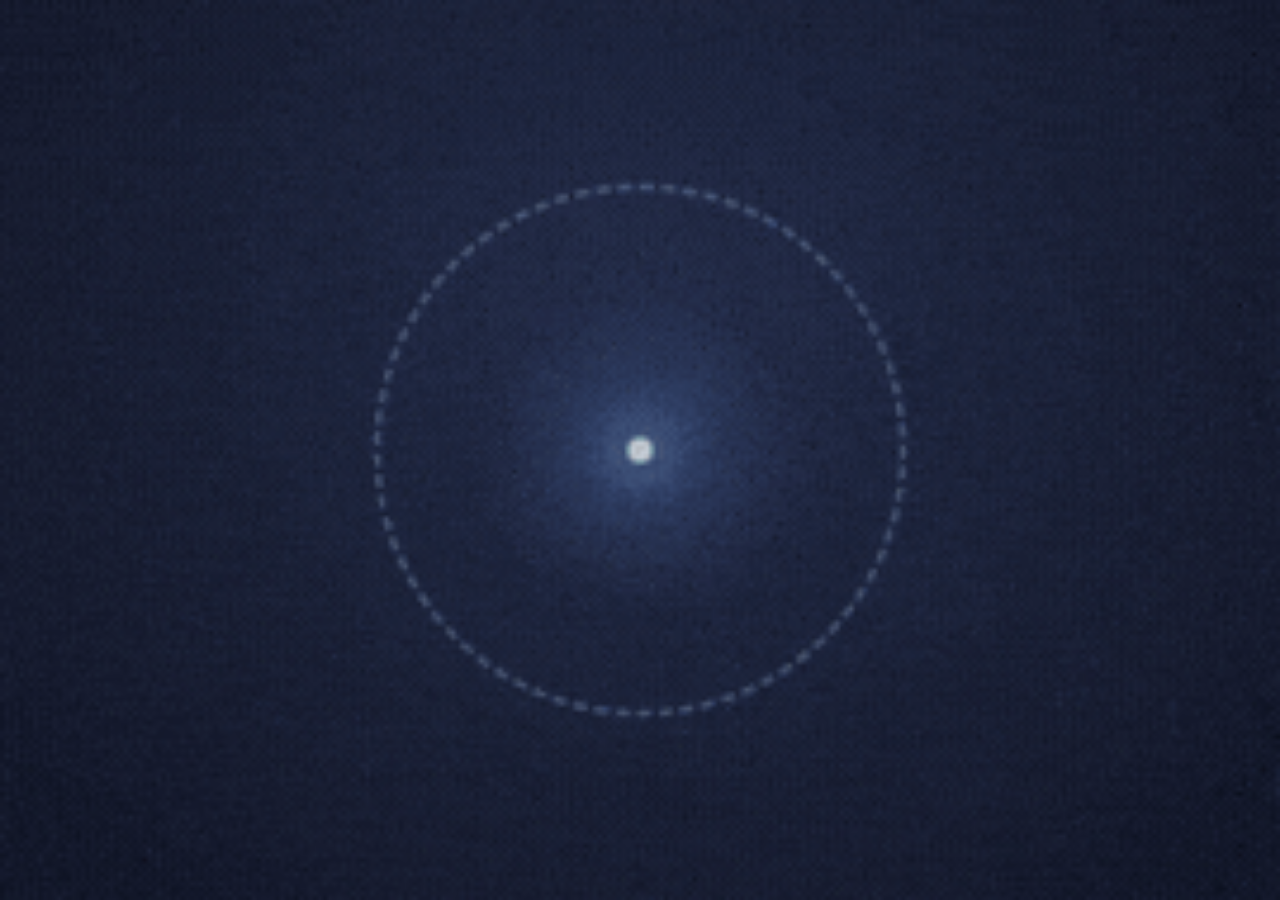
==== commit aa91ea82: "Update site files: add bg/, css/liquid/, start/, new tools and assets" ====
--- a/index.html
+++ b/index.html
@@ -5,9 +5,81 @@
 <meta name="viewport" content="width=device-width, initial-scale=1.0, minimum-scale=1.0, maximum-scale=1.0, user-scalable=no, viewport-fit=cover">
 <title>Ats编辑器</title>
 <link rel="preload" href="font/zt.woff2" as="font" type="font/woff2" crossorigin>
-<link rel="stylesheet" href="css/style.css">
+<link rel="stylesheet" href="css/ai-edit.css?v=20261017h">
+<script>
+/* ===== 源码覆盖 loader：localStorage['ats_src'] = {路径:内容}，重启生效 ===== */
+(function () {
+    /* 版本戳：应用源码更新后自动作废旧覆盖（备份到 ats_src_backup），防止旧代码持续生效 */
+    var SRC_VER = '2026-10-17n';   /* 版本变化会自动作废本机旧源码覆盖（备份到 ats_src_backup） */
+    var SRC = {};
+    try { SRC = JSON.parse(localStorage.getItem('ats_src') || '{}'); } catch (e) {}
+    var savedVer = '';
+    try { savedVer = localStorage.getItem('ats_src_ver') || ''; } catch (e) {}
+    if (savedVer !== SRC_VER) {
+        if (Object.keys(SRC).length) {
+            try { localStorage.setItem('ats_src_backup', localStorage.getItem('ats_src') || '{}'); } catch (e) {}
+        }
+        SRC = {};
+        try { localStorage.removeItem('ats_src'); localStorage.setItem('ats_src_ver', SRC_VER); } catch (e) {}
+    }
+    window.__ATS_SRC = SRC;
+    var idx = SRC['index.html'];
+    if (idx) {
+        var sig = String(idx.length) + '_' + idx.slice(0, 40);
+        var done = '';
+        try { done = sessionStorage.getItem('ats_src_swap'); } catch (e) {}
+        if (done !== sig) {
+            try { sessionStorage.setItem('ats_src_swap', sig); } catch (e) {}
+            document.open(); document.write(idx); document.close();
+            return;
+        }
+    }
+    /* 主样式：动态注入（缓存穿透；有覆盖时由 <style> 覆盖路径处理） */
+    if (!SRC['css/style.css']) {
+        var link = document.createElement('link');
+        link.rel = 'stylesheet';
+        link.href = 'css/style.css?_=' + Date.now();
+        document.head.appendChild(link);
+    }
+    /* 液态玻璃样式：主样式之后按模块注入（液态规则以双类特异性覆盖，顺序无关） */
+    ['css/liquid/liquid-core.css', 'css/liquid/liquid-buttons.css', 'css/liquid/liquid-panels.css',
+     'css/liquid/liquid-cards.css', 'css/liquid/liquid-light.css',
+     'css/liquid/liquid-square.css'].forEach(function (p) {
+        if (SRC[p]) return;
+        var lgLink = document.createElement('link');
+        lgLink.rel = 'stylesheet';
+        lgLink.href = p + '?_=' + Date.now();
+        document.head.appendChild(lgLink);
+    });
+    /* CSS 覆盖：以 <style> 追加（晚于静态 link，同特异性后者胜） */
+    Object.keys(SRC).forEach(function (p) {
+        if (/\.css$/.test(p)) {
+            var st = document.createElement('style');
+            st.setAttribute('data-src-override', p);
+            st.textContent = SRC[p];
+            document.head.appendChild(st);
+        }
+    });
+    /* app.js / ai-edit.js 覆盖：替换静态标签（动态注入，DOMContentLoaded 后执行保证 DOM 就绪） */
+    document.addEventListener('DOMContentLoaded', function () {
+        var s = document.createElement('script');
+        var ov = SRC['js/app.js'];
+        if (ov) { s.src = URL.createObjectURL(new Blob([ov], { type: 'text/javascript' })); s.setAttribute('data-src-override', 'js/app.js'); }
+        else s.src = 'js/app.js?_=' + Date.now();  /* 缓存穿透：保证文件更新后生效 */
+        document.body.appendChild(s);
+        /* AI 编辑模块（在 app.js 之后加载，依赖其全局状态） */
+        var s2 = document.createElement('script');
+        var ov2 = SRC['js/ai-edit.js'];
+        if (ov2) { s2.src = URL.createObjectURL(new Blob([ov2], { type: 'text/javascript' })); s2.setAttribute('data-src-override', 'js/ai-edit.js'); }
+        else s2.src = 'js/ai-edit.js?_=' + Date.now();
+        document.body.appendChild(s2);
+    });
+})();
+</script>
 </head>
 <body>
+
+<div class="liquid-bg" aria-hidden="true"></div>
 
 <script>document.body.classList.add('splash-active');</script>
 
@@ -32,7 +104,7 @@
     }
     var img = splash.querySelector('img');
     if (img) img.addEventListener('error', hideSplash);
-    setTimeout(hideSplash, 4000);
+    setTimeout(hideSplash, 2500);
 })();
 </script>
 
@@ -42,7 +114,7 @@
 
 
 
-<button class="theme-btn" id="themeBtn" onclick="openSettingsModal()" title="设置" data-i18n-title="settings"><svg xmlns="http://www.w3.org/2000/svg" viewBox="0 0 24.0 24.0"> <path d="M19.43,12.98c0.04,-0.32 0.07,-0.64 0.07,-0.98s-0.03,-0.66 -0.07,-0.98l2.11,-1.65c0.19,-0.15 0.24,-0.42 0.12,-0.64l-2,-3.46c-0.12,-0.22 -0.39,-0.3 -0.61,-0.22l-2.49,1c-0.52,-0.4 -1.08,-0.73 -1.69,-0.98l-0.38,-2.65C14.46,2.18 14.25,2 14,2h-4c-0.25,0 -0.46,0.18 -0.49,0.42l-0.38,2.65c-0.61,0.25 -1.17,0.59 -1.69,0.98l-2.49,-1c-0.23,-0.09 -0.49,0 -0.61,0.22l-2,3.46c-0.13,0.22 -0.07,0.49 0.12,0.64l2.11,1.65c-0.04,0.32 -0.07,0.65 -0.07,0.98s0.03,0.66 0.07,0.98l-2.11,1.65c-0.19,0.15 -0.24,0.42 -0.12,0.64l2,3.46c0.12,0.22 0.39,0.3 0.61,0.22l2.49,-1c0.52,0.4 1.08,0.73 1.69,0.98l0.38,2.65c0.03,0.24 0.24,0.42 0.49,0.42h4c0.25,0 0.46,-0.18 0.49,-0.42l0.38,-2.65c0.61,-0.25 1.17,-0.59 1.69,-0.98l2.49,1c0.23,0.09 0.49,0 0.61,-0.22l2,-3.46c0.12,-0.22 0.07,-0.49 -0.12,-0.64l-2.11,-1.65zM12,15.5c-1.93,0 -3.5,-1.57 -3.5,-3.5s1.57,-3.5 3.5,-3.5 3.5,1.57 3.5,3.5 -1.57,3.5 -3.5,3.5z" fill="#808080" /> </svg></button>
+<button class="theme-btn" id="themeBtn" onclick="openSettingsModal()" title="设" data-i18n-title="settings" data-i18n-title="settings"><svg xmlns="http://www.w3.org/2000/svg" viewBox="0 0 24.0 24.0"> <path d="M19.43,12.98c0.04,-0.32 0.07,-0.64 0.07,-0.98s-0.03,-0.66 -0.07,-0.98l2.11,-1.65c0.19,-0.15 0.24,-0.42 0.12,-0.64l-2,-3.46c-0.12,-0.22 -0.39,-0.3 -0.61,-0.22l-2.49,1c-0.52,-0.4 -1.08,-0.73 -1.69,-0.98l-0.38,-2.65C14.46,2.18 14.25,2 14,2h-4c-0.25,0 -0.46,0.18 -0.49,0.42l-0.38,2.65c-0.61,0.25 -1.17,0.59 -1.69,0.98l-2.49,-1c-0.23,-0.09 -0.49,0 -0.61,0.22l-2,3.46c-0.13,0.22 -0.07,0.49 0.12,0.64l2.11,1.65c-0.04,0.32 -0.07,0.65 -0.07,0.98s0.03,0.66 0.07,0.98l-2.11,1.65c-0.19,0.15 -0.24,0.42 -0.12,0.64l2,3.46c0.12,0.22 0.39,0.3 0.61,0.22l2.49,-1c0.52,0.4 1.08,0.73 1.69,0.98l0.38,2.65c0.03,0.24 0.24,0.42 0.49,0.42h4c0.25,0 0.46,-0.18 0.49,-0.42l0.38,-2.65c0.61,-0.25 1.17,-0.59 1.69,-0.98l2.49,1c0.23,0.09 0.49,0 0.61,-0.22l2,-3.46c0.12,-0.22 0.07,-0.49 -0.12,-0.64l-2.11,-1.65zM12,15.5c-1.93,0 -3.5,-1.57 -3.5,-3.5s1.57,-3.5 3.5,-3.5 3.5,1.57 3.5,3.5 -1.57,3.5 -3.5,3.5z" fill="#808080" /> </svg></button>
 <div class="modal-overlay settings-overlay" id="settingsModal" style="display: none;" onclick="if(event.target===this)closeSettingsModal()">
     <div class="modal settings-modal">
         <h3 data-i18n="settings">设置</h3>
@@ -74,16 +146,46 @@
             </div>
         </div>
         <div class="settings-group">
+            <div class="settings-label" data-i18n="glass_effect">玻璃效果</div>
+            <div class="settings-options">
+                <button class="settings-opt" id="optGlassOrig" onclick="applyGlassStyle('orig')"><svg viewBox="0 0 24 24"><circle cx="12" cy="12" r="8" fill="none" stroke="currentColor" stroke-width="2"/></svg> <span data-i18n="glass_orig">原样</span></button>
+                <button class="settings-opt" id="optGlassLiquid" onclick="applyGlassStyle('liquid')"><svg viewBox="0 0 24 24"><path d="M12 2.5s6.8 7.3 6.8 11.6a6.8 6.8 0 0 1-13.6 0C5.2 9.8 12 2.5 12 2.5z" fill="currentColor"/></svg> <span data-i18n="glass_liquid">液态</span></button>
+            </div>
+            <div class="settings-tip" data-i18n="glass_tip">液态：iOS 风格玻璃折射，仅 Chromium 内核完整生效</div>
+        </div>
+        <div class="settings-group">
+            <div class="settings-label" data-i18n="glass_shape">液态形状</div>
+            <div class="settings-options">
+                <button class="settings-opt" id="optShapeRound" onclick="applyGlassShape('round')"><svg viewBox="0 0 24 24"><rect x="4.5" y="4.5" width="15" height="15" rx="5" fill="none" stroke="currentColor" stroke-width="2"/></svg> <span data-i18n="shape_round">圆角</span></button>
+                <button class="settings-opt" id="optShapeSquare" onclick="applyGlassShape('square')"><svg viewBox="0 0 24 24"><rect x="4.5" y="4.5" width="15" height="15" rx="1.5" fill="none" stroke="currentColor" stroke-width="2"/></svg> <span data-i18n="shape_square">方角</span></button>
+            </div>
+            <div class="settings-tip" data-i18n="shape_tip">仅玻璃效果为「液态」时生效</div>
+        </div>
+        <div class="settings-group">
+            <div class="settings-label" data-i18n="fullscreen">全屏</div>
+            <div class="settings-options">
+                <button class="settings-opt" id="optFsOn" onclick="enterFullscreen()">⛶ <span data-i18n="enter_fullscreen">进入全屏</span></button>
+                <button class="settings-opt" id="optFsOff" onclick="exitFullscreen()">⛶ <span data-i18n="exit_fullscreen">退出全屏</span></button>
+            </div>
+        </div>
+        <div class="settings-group">
             <div class="settings-label" data-i18n="font_size">文字大小</div>
             <div class="fs-row">
-                <input type="range" id="uiFsRange" min="11" max="18" step="1" value="13">
+                <input type="range" id="uiFsRange" min="11" max="24" step="1" value="13">
                 <span class="fs-val" id="uiFsVal">13px</span>
             </div>
-            <div class="fs-preview" id="fsPreview">Ats编辑器</div>
+        </div>
+        <div class="settings-group">
+            <div class="settings-label" data-i18n="refresh_label">刷新</div>
+            <div class="settings-options">
+                <button class="settings-opt" onclick="refreshPage()"><span class="refresh-icon">⟳</span> <span data-i18n="refresh_page">刷新页面</span></button>
+            </div>
+            <div class="settings-tip" data-i18n="refresh_tip">修改源码后点此刷新即可生效</div>
         </div>
         <div class="modal-actions settings-actions">
             <button class="btn-cancel" onclick="closeSettingsModal()" data-i18n="close">关闭</button>
         </div>
+    </div>
 </div>
 
 <!-- 首次进入：语言选择 -->
@@ -96,7 +198,7 @@
             <button class="fl-opt" onclick="pickFirstLang('zh')">🇨🇳 中文</button>
             <button class="fl-opt" onclick="pickFirstLang('en')">🇬🇧 English</button>
         </div>
-        <button class="fl-skip" onclick="closeFirstLang()" data-i18n="close">关闭</button>
+        <button class="fl-skip" id="flSkipBtn" onclick="closeFirstLang()" data-i18n="close">关闭</button>
     </div>
 </div>
 
@@ -105,7 +207,7 @@
     <div class="repo-panel">
         <div class="repo-head">
             <span class="repo-title"><svg style="width:18px;height:18px;vertical-align:-3px;" xmlns="http://www.w3.org/2000/svg" viewBox="0 0 24.0 24.0"> <path d="M4,4h16c1.1,0 2,0.9 2,2v12c0,1.1 -0.9,2 -2,2H4c-1.1,0 -2,-0.9 -2,-2V6c0,-1.1 0.9,-2 2,-2zM4,8v10h16V8H4zM6,10h5v2H6v-2zM6,14h8v2H6v-2z" fill="#7dd3fc" /> </svg> <span data-i18n="repo">文件仓库</span></span>
-            <button class="repo-add-btn" id="repoAddBtn" onclick="repoPickFiles()" title="上传文件" data-i18n-title="upload">
+            <button class="repo-add-btn" id="repoAddBtn" onclick="repoPickFiles()" title="上传文" data-i18n-title="upload" data-i18n-title="upload">
   <svg xmlns="http://www.w3.org/2000/svg" width="1.3em" height="1.3em" viewBox="0 0 24 24" fill="currentColor" aria-hidden="true">
     <path d="M10.5,10.5 L10.5,4
              A1.5,1.5 0 0 1 13.5,4
@@ -117,8 +219,12 @@
              A1.5,1.5 0 0 1 4,10.5 Z"/>
   </svg>
 </button>
-                <button class="repo-close" onclick="closeRepoViewer()" title="关闭" data-i18n-title="close">✕</button>
-            </div>
+                <button class="repo-close" onclick="closeRepoViewer()" title="关" data-i18n-title="close" data-i18n-title="close">✕</button>
+            </div>
+        <div class="repo-toolbar" id="repoSearchBar">
+            <input type="text" id="repoSearchInput" class="repo-search-input" placeholder="搜索仓库文件…" data-i18n-ph="repo_search_ph" spellcheck="false" autocomplete="off">
+            <button class="repo-sort-btn" id="repoSortBtn" onclick="repoCycleSort()" title="点击切换排序方式" data-i18n-title="sort_tip">⇅ <span id="repoSortLabel">按时间</span></button>
+            <span class="repo-stats" id="repoStats"></span>
         </div>
         <div class="repo-toolbar" id="repoSelectBar" style="display: none;">
             <label class="repo-check-all"><input type="checkbox" id="repoCheckAll" onchange="repoToggleAll(this.checked)"><span data-i18n="repo_selectall">全选</span></label>
@@ -159,14 +265,16 @@
         <button class="tools-menu-item" type="button" onclick="onToolsBase64(event)"><svg xmlns="http://www.w3.org/2000/svg" viewBox="0 0 24.0 24.0"> <path d="M7,7h10v3l4,-4 -4,-4v3L5,5v6h2L7,7zM17,17L7,17v-3l-4,4 4,4v-3h12v-6h-2v4z" fill="#FFFFFF" /> </svg><span data-i18n="convert">转换解压</span></button>
         <button class="tools-menu-item" type="button" onclick="onToolsImg(event)"><svg xmlns="http://www.w3.org/2000/svg" viewBox="0 0 24.0 24.0"> <path d="M12,2C6.49,2 2,6.49 2,12s4.49,10 10,10c1.38,0 2.5,-1.12 2.5,-2.5c0,-0.61 -0.23,-1.2 -0.64,-1.67c-0.08,-0.1 -0.13,-0.21 -0.13,-0.33c0,-0.28 0.22,-0.5 0.5,-0.5H16c3.31,0 6,-2.69 6,-6C22,6.04 17.51,2 12,2zM17.5,13c-0.83,0 -1.5,-0.67 -1.5,-1.5s0.67,-1.5 1.5,-1.5s1.5,0.67 1.5,1.5S18.33,13 17.5,13zM15.5,9C14.67,9 14,8.33 14,7.5S14.67,6 15.5,6S17,6.67 17,7.5S16.33,9 15.5,9zM11.5,7C10.67,7 10,6.33 10,5.5S10.67,4 11.5,4S13,4.67 13,5.5S12.33,7 11.5,7zM7.5,9C6.67,9 6,8.33 6,7.5S6.67,6 7.5,6S9,6.67 9,7.5S8.33,9 7.5,9zM6.5,13C5.67,13 5,12.33 5,11.5S5.67,10 6.5,10S8,10.67 8,11.5S7.33,13 6.5,13z" fill="#FFFFFF" /> </svg><span data-i18n="img_tool">编辑图片</span></button>
         <button class="tools-menu-item" type="button" onclick="onToolsRepo(event)"><svg xmlns="http://www.w3.org/2000/svg" viewBox="0 0 24.0 24.0"> <path d="M4,4h16c1.1,0 2,0.9 2,2v12c0,1.1 -0.9,2 -2,2H4c-1.1,0 -2,-0.9 -2,-2V6c0,-1.1 0.9,-2 2,-2zM4,8v10h16V8H4zM6,10h5v2H6v-2zM6,14h8v2H6v-2z" fill="#FFFFFF" /> </svg><span data-i18n="repo">文件仓库</span></button>
+        <button class="tools-menu-item" type="button" onclick="onToolsAiEdit(event)"><svg xmlns="http://www.w3.org/2000/svg" viewBox="0 0 24 24"><path d="M12 2l2.1 5.9L20 10l-5.9 2.1L12 18l-2.1-5.9L4 10l5.9-2.1L12 2zM19.5 15.2l.8 2 2 .8-2 .8-.8 2-.8-2-2-.8 2-.8.8-2z" fill="#FFFFFF"/></svg><span data-i18n="ai_edit">AI 编辑</span></button>
+        <button class="tools-menu-item" type="button" onclick="onToolsSrcEditor(event)"><svg xmlns="http://www.w3.org/2000/svg" viewBox="0 0 24 24"><path fill="none" stroke="#FFFFFF" stroke-width="1.8" stroke-linecap="round" stroke-linejoin="round" d="M8.5 4L3.5 12l5 8M15.5 4l5 8-5 8"/></svg><span data-i18n="edit_source">编辑源码</span></button>
         <button class="tools-menu-item" id="downloadBtn" type="button"><svg xmlns="http://www.w3.org/2000/svg" viewBox="0 0 24.0 24.0"> <path d="M17,11L15.6,9.6L13,12.2L13,2L11,2L11,12.2L8.4,9.6L7,11L12,16L17,11ZM5,19v-8H3v8c0,1.1 0.9,2 2,2h14c1.1,0 2,-0.9 2,-2v-8h-2v8H5Z" fill="#FFFFFF" /> </svg><span data-i18n="download_app">下载应用</span></button>
     </div>
 </div>
 
 <div class="model-viewer-overlay" id="modelViewerOverlay">
     <div class="model-viewer-header">
-        <span>Ats模型查看器</span>
-        <button class="model-viewer-close" onclick="closeModelViewer()" title="关闭">✕</button>
+        <span data-i18n="mv_title">Ats模型查看器</span>
+        <button class="model-viewer-close" onclick="closeModelViewer()" title="关" data-i18n-title="close">✕</button>
     </div>
     <iframe id="modelViewerFrame" sandbox="allow-scripts allow-same-origin allow-modals allow-popups allow-downloads"></iframe>
 </div>
@@ -174,7 +282,7 @@
 <div class="model-viewer-overlay" id="appViewerOverlay">
     <div class="model-viewer-header">
         <span data-i18n="download_app">下载应用</span>
-        <button class="model-viewer-close" onclick="closeAppViewer()" title="关闭" data-i18n-title="close">✕</button>
+        <button class="model-viewer-close" onclick="closeAppViewer()" title="关" data-i18n-title="close" data-i18n-title="close">✕</button>
     </div>
     <iframe id="appViewerFrame"
             sandbox="allow-scripts allow-same-origin allow-forms allow-modals allow-popups"
@@ -183,8 +291,8 @@
 
 <div class="model-viewer-overlay" id="toolViewerOverlay">
     <div class="model-viewer-header">
-        <span id="toolViewerTitle"><svg style="width:18px;height:18px;vertical-align:middle;" xmlns="http://www.w3.org/2000/svg" viewBox="0 0 24.0 24.0"> <path d="M7,7h10v3l4,-4 -4,-4v3L5,5v6h2L7,7zM17,17L7,17v-3l-4,4 4,4v-3h12v-6h-2v4z" fill="#FFFFFF" /> </svg> 转换解压</span>
-        <button class="model-viewer-close" onclick="closeToolViewer()" title="关闭" data-i18n-title="close">✕</button>
+        <span id="toolViewerTitle"><svg style="width:18px;height:18px;vertical-align:middle;" xmlns="http://www.w3.org/2000/svg" viewBox="0 0 24.0 24.0"> <path d="M7,7h10v3l4,-4 -4,-4v3L5,5v6h2L7,7zM17,17L7,17v-3l-4,4 4,4v-3h12v-6h-2v4z" fill="#FFFFFF" /> </svg> <span data-i18n="convert">转换解压</span></span>
+        <button class="model-viewer-close" onclick="closeToolViewer()" title="关" data-i18n-title="close" data-i18n-title="close">✕</button>
     </div>
     <iframe id="toolViewerFrame"
             sandbox="allow-scripts allow-same-origin allow-forms allow-modals allow-popups allow-downloads"></iframe>
@@ -192,7 +300,8 @@
 
 <div class="toolbar" id="toolbar" style="display: none;">
     <div class="toolbar-row">
-        <button class="btn-toggle-tree" id="btnToggleTree" onclick="toggleFileTree()" title="收起/展开文件树">☰</button>
+        <button class="btn-toggle-tree" id="btnToggleTree" onclick="toggleFileTree()" title="收起/展开文件" data-i18n-title="toggle_tree"><svg viewBox="0 0 24 24"><path d="M3.5 6.5h17M3.5 12h17M3.5 17.5h17" stroke="currentColor" stroke-width="2" stroke-linecap="round" fill="none"/></svg></button>
+        <button class="btn-exit" id="btnExit" onclick="exitProject()" title="退出项目" data-i18n-title="exit"><svg viewBox="0 0 24 24"><path d="M6 6l12 12M18 6L6 18" stroke="currentColor" stroke-width="2.2" stroke-linecap="round" fill="none"/></svg></button>
         <button class="btn-run" id="btnRun" onclick="runCode()"><span data-i18n="run">▶运行</span></button>
         <button class="btn-stop" id="btnStop" onclick="stopPreview()"><span data-i18n="stop">✕ 关闭</span></button>
         <div class="zip-wrapper" id="zipWrapper">
@@ -202,20 +311,20 @@
                 <button class="zip-menu-item" onclick="onZipMenuUpload(event)"><svg xmlns="http://www.w3.org/2000/svg" viewBox="0 0 24.0 24.0"> <path d="M5,19v-8H3v8c0,1.1 0.9,2 2,2h14c1.1,0 2,-0.9 2,-2v-8h-2v8H5ZM17,7 l-1.4,1.4L13,5.8V16h-2V5.8L8.4,8.4 7,7l5,-5 5,5Z" fill="#8B4513" /> </svg><span data-i18n="upload_zip">上传ZIP</span></button>
             </div>
         </div>
-        <button class="btn-exit" id="btnExit" onclick="exitProject()"><span data-i18n="exit">退出</span></button>
+        <button class="btn-ai" id="btnAIEdit" onclick="openAiPanel()" title="AI 编辑（GLM 驱动，可直接修改项目文件）" data-i18n-title="ai_edit"><svg xmlns="http://www.w3.org/2000/svg" viewBox="0 0 24 24"><path d="M12 2l2.1 5.9L20 10l-5.9 2.1L12 18l-2.1-5.9L4 10l5.9-2.1L12 2z" fill="#FFFFFF"/></svg><span data-i18n="ai_edit">AI 编辑</span></button>
         <div class="row-right">
-            <button class="btn-icon" id="btnUndo" onclick="undo()" title="撤销 (Ctrl+Z)" disabled><svg xmlns="http://www.w3.org/2000/svg" viewBox="0 0 24.0 24.0"> <path d="M12.5,8c-2.65,0 -5.05,0.99 -6.9,2.6L2,7v9h9l-3.62,-3.62c1.39,-1.16 3.16,-1.88 5.12,-1.88 3.54,0 6.55,2.31 7.6,5.5l2.37,-0.78C21.08,11.03 17.15,8 12.5,8z" fill="#FFFFFF" /> </svg></button>
-            <button class="btn-icon" id="btnRedo" onclick="redo()" title="重做 (Ctrl+Y)" disabled><svg xmlns="http://www.w3.org/2000/svg" viewBox="0 0 24.0 24.0"> <path d="M18.4,10.6C16.55,8.99 14.15,8 11.5,8c-4.65,0 -8.58,3.03 -9.96,7.22L3.9,16c1.05,-3.19 4.05,-5.5 7.6,-5.5 1.95,0 3.73,0.72 5.12,1.88L13,16h9V7l-3.6,3.6z" fill="#FFFFFF" /> </svg></button>
+            <button class="btn-icon" id="btnUndo" onclick="undo()" title="撤销 (Ctrl+Z" data-i18n-title="undo_t" disabled><svg xmlns="http://www.w3.org/2000/svg" viewBox="0 0 24.0 24.0"> <path d="M12.5,8c-2.65,0 -5.05,0.99 -6.9,2.6L2,7v9h9l-3.62,-3.62c1.39,-1.16 3.16,-1.88 5.12,-1.88 3.54,0 6.55,2.31 7.6,5.5l2.37,-0.78C21.08,11.03 17.15,8 12.5,8z" fill="#FFFFFF" /> </svg></button>
+            <button class="btn-icon" id="btnRedo" onclick="redo()" title="重做 (Ctrl+Y" data-i18n-title="redo_t" disabled><svg xmlns="http://www.w3.org/2000/svg" viewBox="0 0 24.0 24.0"> <path d="M18.4,10.6C16.55,8.99 14.15,8 11.5,8c-4.65,0 -8.58,3.03 -9.96,7.22L3.9,16c1.05,-3.19 4.05,-5.5 7.6,-5.5 1.95,0 3.73,0.72 5.12,1.88L13,16h9V7l-3.6,3.6z" fill="#FFFFFF" /> </svg></button>
             <span class="save-indicator" id="saveIndicator" data-i18n="saved">已保存 ✓</span>
         </div>
     </div>
     <div class="toolbar-row search-row">
-        <span id="currentFileName" class="current-file-name" title="当前文件" data-i18n="no_file">未选择</span>
+        <span id="currentFileName" class="current-file-name" title="当前文" data-i18n-title="cur_file" data-i18n="no_file">未选择</span>
         <input type="text" id="searchInput" placeholder="搜索（区分大小写）" data-i18n-ph="search_ph"
                onkeydown="if(event.key==='Enter'){event.preventDefault();doSearch();}"
                oninput="onSearchInput()">
-        <button class="btn-search" onclick="doSearch()" title="搜索下一个 (回车)"><svg xmlns="http://www.w3.org/2000/svg" viewBox="0 0 24 24"><path d="M15.5,14l-0.8,0l-0.3,-0.3c1,-1.1 1.6,-2.6 1.6,-4.2C16,5.9 13.1,3 9.5,3C5.9,3 3,5.9 3,9.5S5.9,16 9.5,16c1.6,0 3.1,-0.6 4.2,-1.6l0.3,0.3l0,0.8l5,5l1.5,-1.5L15.5,14zM9.5,14C7,14 5,12 5,9.5S7,5 9.5,5C12,5 14,7 14,9.5S12,14 9.5,14z" fill="#1177BB" /></svg></button>
-        <button class="btn-search" id="btnMdPreview" onclick="mdRequestPreview()" title="预览 Markdown" style="display:none;"><svg xmlns="http://www.w3.org/2000/svg" viewBox="0 0 24 24"><path d="M12,4.5C7,4.5 2.73,7.61 1,12c1.73,4.39 6,7.5 11,7.5s9.27,-3.11 11,-7.5c-1.73,-4.39 -6,-7.5 -11,-7.5zM12,17c-2.76,0 -5,-2.24 -5,-5s2.24,-5 5,-5 5,2.24 5,5 -2.24,5 -5,5zM12,9c-1.66,0 -3,1.34 -3,3s1.34,3 3,3 3,-1.34 3,-3 -1.34,-3 -3,-3z" fill="#4ec9b0" /></svg></button>
+        <button class="btn-search" onclick="doSearch()" title="搜索下一个 (回车" data-i18n-title="search_next"><svg xmlns="http://www.w3.org/2000/svg" viewBox="0 0 24 24"><path d="M15.5,14l-0.8,0l-0.3,-0.3c1,-1.1 1.6,-2.6 1.6,-4.2C16,5.9 13.1,3 9.5,3C5.9,3 3,5.9 3,9.5S5.9,16 9.5,16c1.6,0 3.1,-0.6 4.2,-1.6l0.3,0.3l0,0.8l5,5l1.5,-1.5L15.5,14zM9.5,14C7,14 5,12 5,9.5S7,5 9.5,5C12,5 14,7 14,9.5S12,14 9.5,14z" fill="#1177BB" /></svg></button>
+        <button class="btn-search" id="btnMdPreview" onclick="mdRequestPreview()" title="预览 Markdow" data-i18n-title="md_preview" style="display:none;"><svg xmlns="http://www.w3.org/2000/svg" viewBox="0 0 24 24"><path d="M12,4.5C7,4.5 2.73,7.61 1,12c1.73,4.39 6,7.5 11,7.5s9.27,-3.11 11,-7.5c-1.73,-4.39 -6,-7.5 -11,-7.5zM12,17c-2.76,0 -5,-2.24 -5,-5s2.24,-5 5,-5 5,2.24 5,5 -2.24,5 -5,5zM12,9c-1.66,0 -3,1.34 -3,3s1.34,3 3,3 3,-1.34 3,-3 -1.34,-3 -3,-3z" fill="#4ec9b0" /></svg></button>
         <div class="search-status" id="searchStatus"></div>
     </div>
 </div>
@@ -224,7 +333,7 @@
     <div class="sidebar collapsed" id="sidebar">
         <div class="sidebar-header">
             <button class="btn-back-folder" id="btnBackFolder" onclick="backToParent()" data-i18n-title="back" title="返回上一层">← <span data-i18n="back_t">返回</span></button>
-            <nav class="folder-breadcrumb" id="folderBreadcrumb" title="点击任意层级可直接跳转"></nav>
+            <nav class="folder-breadcrumb" id="folderBreadcrumb" title="点击任意层级可直接跳" data-i18n-title="crumb_tip"></nav>
         </div>
         <div class="file-tree-actions">
             <button onclick="newItem()" data-i18n="new_btn">+新建</button>
@@ -239,7 +348,7 @@
             <div class="gutter" id="gutter"></div>
             <div class="code-wrap">
                 <pre class="highlight-layer" id="highlightLayer"></pre>
-                <textarea id="codeEditor" wrap="soft" spellcheck="false" autocomplete="off" autocorrect="off" autocapitalize="off" placeholder="选择或新建一个文件，然后在这里编写代码... Ctrl+滚轮 / 双指捏合 可缩放字号" disabled></textarea>
+                <textarea id="codeEditor" wrap="soft" spellcheck="false" autocomplete="off" autocorrect="off" autocapitalize="off" placeholder="选择或新建一个文件，然后在这里编写代码... Ctrl+滚轮 / 双指捏合 可缩放字号" data-i18n-ph="editor_ph" disabled></textarea>
             </div>
             <div class="image-viewer" id="imageViewer">
                 <img id="imageViewerImg" src="" alt="">
@@ -253,8 +362,15 @@
                     <div class="audio-meta" id="audioViewerMeta"></div>
                 </div>
             </div>
+            <div class="video-viewer" id="videoViewer">
+                <div class="video-viewer-inner">
+                    <div class="video-name" id="videoViewerName"></div>
+                    <video id="videoViewerPlayer" controls preload="metadata" playsinline></video>
+                    <div class="video-meta" id="videoViewerMeta"></div>
+                </div>
+            </div>
             <div class="model-inline-viewer" id="modelInlineViewer">
-                <iframe id="modelInlineFrame" title="模型预览" sandbox="allow-scripts allow-same-origin"></iframe>
+                <iframe id="modelInlineFrame" title="模型预" data-i18n-title="model_preview" sandbox="allow-scripts allow-same-origin"></iframe>
             </div>
             <div class="font-viewer" id="fontViewer">
                 <div class="font-viewer-inner">
@@ -289,13 +405,15 @@
     </div>
 
     <div class="project-list-view" id="projectListView">
-        <h1 data-i18n="title">Ats编辑器</h1>
-        <p class="subtitle" data-i18n="subtitle">点击项目进入编辑器，或点击右下角 + 创建新项目</p>
-        <div class="project-cards" id="projectCards"></div>
-        <div class="empty-state" id="emptyState" style="display: none;">
-            <div class="icon">📂</div>
-            <p data-i18n="empty_projects">还没有项目</p>
-            <p style="font-size: 12px; margin-top: 8px;" data-i18n="empty_projects_tip">点击右下角 + 创建你的第一个项目</p>
+        <div class="plist-inner">
+            <h1 data-i18n="title">Ats编辑器</h1>
+            <p class="subtitle" data-i18n="subtitle">点击项目进入编辑器，或点击右下角 + 创建新项目</p>
+            <div class="project-cards" id="projectCards"></div>
+            <div class="empty-state" id="emptyState" style="display: none;">
+                <div class="icon">📂</div>
+                <p data-i18n="empty_projects">还没有项目</p>
+                <p style="font-size: 12px; margin-top: 8px;" data-i18n="empty_projects_tip">点击右下角 + 创建你的第一个项目</p>
+            </div>
         </div>
     </div>
 </div>
@@ -303,19 +421,19 @@
 <div class="preview-area" id="previewArea">
     <div class="preview-area-header">
         <span data-i18n="preview_btn">▶ 预览</span>
-        <button class="close-preview" onclick="stopPreview()" title="关闭预览 (Esc)">✕</button>
+        <button class="close-preview" onclick="stopPreview()" title="关闭预览 (Esc" data-i18n-title="close_preview">✕</button>
     </div>
     <div class="preview-area-body">
         <iframe id="previewFrameFull" sandbox="allow-scripts allow-same-origin allow-forms allow-modals allow-popups allow-downloads"></iframe>
     </div>
 </div>
 
-<button class="fab" id="fab" onclick="showNewProjectModal()" title="新建项目">+</button>
+<button class="fab" id="fab" onclick="showNewProjectModal()" title="新建项" data-i18n-title="new_project">+</button>
 
 <div class="modal-overlay" id="projectModal" style="display: none;">
     <div class="modal">
         <h3 data-i18n="new_project">新建项目</h3>
-        <input type="text" id="projectName" placeholder="输入项目名称" autofocus>
+        <input type="text" id="projectName" placeholder="输入项目名称" data-i18n-ph="project_name_ph" autofocus>
         <div class="modal-actions">
             <button class="btn-cancel" onclick="hideNewProjectModal()" data-i18n="cancel">取消</button>
             <button class="btn-confirm" onclick="confirmNewProject()" data-i18n="create">创建</button>
@@ -338,7 +456,7 @@
     </div>
 </div>
 
-<button class="warn-btn" id="warnBtn" title="拖动移动点击查看运行日志">
+<button class="warn-btn" id="warnBtn" title="拖动移动点击查看运行日" data-i18n-title="warn_tip">
     ⚠︎
     <span class="warn-badge" id="warnBadge"></span>
 </button>
@@ -351,9 +469,9 @@
             <button class="warn-filter" data-filter="error" data-i18n="err_f">错误</button>
             <button class="warn-filter" data-filter="warn" data-i18n="warn_f">警告</button>
         </div>
-        <button onclick="copyWarnLog()" title="复制全部日志" data-i18n="copy_log" data-i18n-title="copy_log_t">复制</button>
-        <button onclick="clearWarnLog()" title="清空日志" data-i18n="clear_log" data-i18n-title="clear_log_t">清空</button>
-        <button onclick="hideWarnPanel()" title="关闭">✕</button>
+        <button onclick="copyWarnLog()" title="复制全部日" data-i18n-title="copy_log_t" data-i18n="copy_log" data-i18n-title="copy_log_t">复制</button>
+        <button onclick="clearWarnLog()" title="清空日" data-i18n-title="clear_log_t" data-i18n="clear_log" data-i18n-title="clear_log_t">清空</button>
+        <button onclick="hideWarnPanel()" title="关" data-i18n-title="close">✕</button>
     </div>
     <div class="warn-list" id="warnList"></div>
 </div>
@@ -362,19 +480,19 @@
 
 <div class="paste-progress" id="pasteProgress">
     <div class="paste-progress-fill" id="pasteProgressFill"></div>
-    <div class="paste-progress-text" id="pasteProgressText">粘贴中 0%</div>
+    <div class="paste-progress-text" id="pasteProgressText" data-i18n="pasting_init">粘贴中 0%</div>
 </div>
 
 <div class="paste-progress" id="uploadProgress">
     <div class="paste-progress-fill" id="uploadProgressFill"></div>
-    <div class="paste-progress-text" id="uploadProgressText">上传中 0%</div>
+    <div class="paste-progress-text" id="uploadProgressText" data-i18n="uploading_init">上传中 0%</div>
 </div>
 
 <input type="file" id="fileInput" accept="*/*" multiple style="display:none" onchange="uploadFile(this)">
 <input type="file" id="zipInput" accept=".zip,application/zip" style="display:none" onchange="importZip(this)">
 
 <template id="inlineModelTemplate">
-<!DOCTYPE html>
+
 <html lang="zh-CN">
 <head>
 <meta charset="UTF-8">
@@ -385,30 +503,34 @@
 <div id="app"></div>
 <div class="hud-top">
     <span class="model-badge" id="badge">3D</span>
-    <span class="model-title" id="title">模型</span>
+    <span class="model-title" id="title" data-t="模型">模型</span>
     <span class="model-stats" id="stats"></span>
 </div>
 <div class="hud-bottom">
-    <span><kbd>拖拽</kbd> 旋转</span>
-    <span><kbd>滚轮</kbd> 缩放</span>
-    <span><kbd>右键</kbd> 平移</span>
-    <button class="btn-reset" id="btnReset" type="button">⟲ 重置视角</button>
+    <span data-t="旋转"><kbd data-t="拖拽">拖拽</kbd> 旋转</span>
+    <span data-t="缩放"><kbd data-t="滚轮">滚轮</kbd> 缩放</span>
+    <span data-t="平移"><kbd data-t="右键">右键</kbd> 平移</span>
+    <button class="btn-reset" id="btnReset" type="button" data-t="⟲ 重置视角">⟲ 重置视角</button>
 </div>
 <div class="overlay-center" id="loading">
     <div class="spinner"></div>
-    <div class="overlay-text" id="loadingText">正在加载模型…</div>
+    <div class="overlay-text" id="loadingText" data-t="正在加载模型…">正在加载模型…</div>
 </div>
 <script>
 window.__MODEL__ = null;
 /*__THEME_BOOT__*/
 /* 看门狗：CDN 不可达时 module script 静默失败，12 秒后提示网络问题 */
+var __wd_en = false;
+try { __wd_en = localStorage.getItem('ats_editor_lang') === 'en' || /en/i.test(parent.document.documentElement.lang || ''); } catch (e) {}
 setTimeout(function () {
   if (!window.__MODEL_OK__) {
     var ld = document.getElementById('loading');
     var lt = document.getElementById('loadingText');
     if (ld && !ld.classList.contains('err')) {
       ld.classList.add('err');
-      if (lt) lt.textContent = '模型引擎加载超时：无法连接 unpkg.com CDN，请检查网络后重试';
+      if (lt) lt.textContent = __wd_en
+        ? 'Model engine load timed out: cannot reach unpkg.com CDN. Check your network and retry.'
+        : '模型引擎加载超时：无法连接 unpkg.com CDN，请检查网络后重试';
       ld.classList.add('show');
     }
   }
@@ -437,96 +559,128 @@
 <div id="app"></div>
 
 <div class="toolbar">
-  <button id="btnOpen" class="primary" title="打开本地模型文件">
+  <button id="btnOpen" class="primary" title="打开本地模型文件" data-t-title="打开本地模型文件">
     <svg viewBox="0 0 24 24" fill="none" stroke="currentColor" stroke-width="1.8" stroke-linecap="round" stroke-linejoin="round"><path d="M3 7a2 2 0 0 1 2-2h4l2 2h8a2 2 0 0 1 2 2v8a2 2 0 0 1-2 2H5a2 2 0 0 1-2-2z"/></svg>
-    <span class="label">打开模型</span>
-  </button>
-  <button id="btnAdd" class="accent" title="添加默认模型">
+    <span class="label" data-t="打开模型">打开模型</span>
+  </button>
+  <button id="btnAdd" class="accent" title="添加默认模型" data-t-title="添加默认模型">
     <svg viewBox="0 0 24 24" fill="none" stroke="currentColor" stroke-width="1.9" stroke-linecap="round" stroke-linejoin="round"><path d="M12 5v14M5 12h14"/></svg>
-    <span class="label">添加模型</span>
+    <span class="label" data-t="添加模型">添加模型</span>
   </button>
   <div class="sep"></div>
-  <button id="btnMove" class="active" title="移动模式 (M)">
+  <button id="btnMove" class="active" title="移动模式 (M)" data-t-title="移动模式 (M)">
     <svg viewBox="0 0 24 24" fill="none" stroke="currentColor" stroke-width="1.7" stroke-linecap="round" stroke-linejoin="round"><path d="M12 3v18M3 12h18"/><path d="M12 3 9.5 5.8M12 3l2.5 2.8M12 21l-2.5-2.8M12 21l2.5-2.8"/><path d="M3 12l2.8-2.5M3 12l2.8 2.5M21 12l-2.8-2.5M21 12l-2.8 2.5"/></svg>
-    <span class="label">移动</span>
-  </button>
-  <button id="btnRotate" title="自动旋转 (R)">
+    <span class="label" data-t="移动">移动</span>
+  </button>
+  <button id="btnRotate" title="自动旋转 (R)" data-t-title="自动旋转 (R)">
     <svg viewBox="0 0 24 24" fill="none" stroke="currentColor" stroke-width="1.8" stroke-linecap="round" stroke-linejoin="round"><path d="M21 12a9 9 0 1 1-3-6.7"/><path d="M21 3v5h-5"/></svg>
-    <span class="label">自动旋转</span>
-  </button>
-  <button id="btnWire" title="线框模式 (W)">
+    <span class="label" data-t="自动旋转">自动旋转</span>
+  </button>
+  <button id="btnWire" title="线框模式 (W)" data-t-title="线框模式 (W)">
     <svg viewBox="0 0 24 24" fill="none" stroke="currentColor" stroke-width="1.8" stroke-linecap="round" stroke-linejoin="round"><path d="M12 2 3 7v10l9 5 9-5V7z"/><path d="M3 7l9 5 9-5"/><path d="M12 12v10"/></svg>
-    <span class="label">线框</span>
-  </button>
-  <button id="btnGrid" title="显示网格 (G)">
+    <span class="label" data-t="线框">线框</span>
+  </button>
+  <button id="btnGrid" title="显示网格 (G)" data-t-title="显示网格 (G)">
     <svg viewBox="0 0 24 24" fill="none" stroke="currentColor" stroke-width="1.8" stroke-linecap="round"><path d="M3 9h18M3 15h18M9 3v18M15 3v18"/></svg>
-    <span class="label">网格</span>
-  </button>
-  <button id="btnReset" title="重置视角 (F)">
+    <span class="label" data-t="网格">网格</span>
+  </button>
+  <button id="btnReset" title="重置视角 (F)" data-t-title="重置视角 (F)">
     <svg viewBox="0 0 24 24" fill="none" stroke="currentColor" stroke-width="1.8" stroke-linecap="round"><circle cx="12" cy="12" r="8"/><path d="M12 2v4M12 18v4M2 12h4M18 12h4"/></svg>
-    <span class="label">重置视角</span>
-  </button>
-  <button id="btnShot" title="保存截图">
+    <span class="label" data-t="重置视角">重置视角</span>
+  </button>
+  <button id="btnShot" title="保存截图" data-t-title="保存截图">
     <svg viewBox="0 0 24 24" fill="none" stroke="currentColor" stroke-width="1.8" stroke-linecap="round" stroke-linejoin="round"><path d="M3 8a2 2 0 0 1 2-2h2l1.5-2h7L17 6h2a2 2 0 0 1 2 2v9a2 2 0 0 1-2 2H5a2 2 0 0 1-2-2z"/><circle cx="12" cy="12.5" r="3.2"/></svg>
-    <span class="label">截图</span>
+    <span class="label" data-t="截图">截图</span>
+  </button>
+  <div class="sep"></div>
+  <button id="btnMode" title="变换模式：移动 / 旋转 / 缩放 (T)" data-t-title="变换模式：移动 / 旋转 / 缩放 (T)">
+    <svg viewBox="0 0 24 24" fill="none" stroke="currentColor" stroke-width="1.8" stroke-linecap="round" stroke-linejoin="round"><path d="M15 3h6v6"/><path d="M9 21H3v-6"/><path d="M21 3l-7.5 7.5"/><path d="M3 21l7.5-7.5"/></svg>
+    <span class="label" id="btnModeLabel" data-t="移动">移动</span>
   </button>
 </div>
 
 <div class="lib-pop" id="libPop">
   <div class="lib-head">
-    <span>选择要添加的模型</span>
-    <button class="lib-close" id="libClose" title="关闭">×</button>
+    <span data-t="选择要添加的模型">选择要添加的模型</span>
+    <button class="lib-close" id="libClose" title="关闭" data-t-title="关闭">×</button>
   </div>
   <div class="lib-grid" id="libGrid"></div>
 </div>
 
 <div class="panel-right" id="panelRight">
   <div class="panel-head">
-    <div class="panel-title">部件编辑</div>
-    <button class="panel-fold" id="btnFold" title="收起面板" aria-label="收起面板">
+    <div class="panel-title" data-t="部件编辑">部件编辑</div>
+    <button class="panel-fold" id="btnFold" title="收起面板" data-t-title="收起面板" aria-label="收起面板">
       <svg viewBox="0 0 24 24" fill="none" stroke="currentColor" stroke-width="2" stroke-linecap="round" stroke-linejoin="round"><path d="M6 9l6 6 6-6"/></svg>
     </button>
   </div>
   <div class="panel-body">
     <div class="field">
-      <label>当前选中</label>
-      <div class="value" id="selName">未选中 · 改色将应用于全部</div>
+      <label data-t="当前选中">当前选中</label>
+      <div class="value" id="selName" data-t="未选中 · 改色将应用于全部">未选中 · 改色将应用于全部</div>
     </div>
     <div class="field">
-      <label>颜色（十六进制）</label>
+      <label data-t="颜色（十六进制）">颜色（十六进制）</label>
       <div class="color-row">
-        <input type="color" id="colorPicker" value="#8fb2ff" title="拾取颜色">
-        <input type="text" id="hexInput" value="#8fb2ff" maxlength="8" spellcheck="false" autocomplete="off" title="输入十六进制颜色，回车应用">
-        <button class="icon-btn" id="btnCopyHex" title="复制颜色编号">
+        <input type="color" id="colorPicker" value="#8fb2ff" title="拾取颜色" data-t-title="拾取颜色">
+        <input type="text" id="hexInput" value="#8fb2ff" maxlength="8" spellcheck="false" autocomplete="off" title="输入十六进制颜色，回车应用" data-t-title="输入十六进制颜色，回车应用">
+        <button class="icon-btn" id="btnCopyHex" title="复制颜色编号" data-t-title="复制颜色编号">
           <svg viewBox="0 0 24 24" fill="none" stroke="currentColor" stroke-width="1.8" stroke-linecap="round" stroke-linejoin="round"><rect x="9" y="9" width="12" height="12" rx="2"/><path d="M5 15H4a2 2 0 0 1-2-2V4a2 2 0 0 1 2-2h9a2 2 0 0 1 2 2v1"/></svg>
         </button>
       </div>
     </div>
+    <div class="field">
+      <label data-t="材质 · 金属度">材质 · 金属度</label>
+      <div class="mat-row">
+        <input type="range" id="matMetal" min="0" max="100" value="35">
+        <span class="mat-val" id="matMetalV">35%</span>
+      </div>
+    </div>
+    <div class="field">
+      <label data-t="材质 · 粗糙度">材质 · 粗糙度</label>
+      <div class="mat-row">
+        <input type="range" id="matRough" min="0" max="100" value="33">
+        <span class="mat-val" id="matRoughV">33%</span>
+      </div>
+    </div>
     <div class="btn-row">
-      <button class="panel-btn" id="btnApplyAll" title="把当前颜色应用到所有部件">
+      <button class="panel-btn" id="btnApplyAll" title="把当前颜色应用到所有部件" data-t-title="把当前颜色应用到所有部件" data-t="应用到全部">
         <svg viewBox="0 0 24 24" fill="none" stroke="currentColor" stroke-width="1.8" stroke-linecap="round" stroke-linejoin="round"><path d="M12 3v18M3 12h18"/></svg>
         应用到全部
       </button>
+      <button class="panel-btn" id="btnDuplicate" title="复制选中的部件（含独立材质）" data-t-title="复制选中的部件（含独立材质）" data-t="复制部件" disabled>
+        <svg viewBox="0 0 24 24" fill="none" stroke="currentColor" stroke-width="1.8" stroke-linecap="round" stroke-linejoin="round"><rect x="9" y="9" width="12" height="12" rx="2"/><path d="M5 15H4a2 2 0 0 1-2-2V4a2 2 0 0 1 2-2h9a2 2 0 0 1 2 2v1"/></svg>
+        复制部件
+      </button>
     </div>
     <div class="btn-row">
-      <button class="panel-btn danger" id="btnDelete" disabled>
+      <button class="panel-btn" id="btnViewFront" title="正视视角" data-t-title="正视视角" data-t="正视">正视</button>
+      <button class="panel-btn" id="btnViewSide" title="侧视视角" data-t-title="侧视视角" data-t="侧视">侧视</button>
+      <button class="panel-btn" id="btnViewTop" title="俯视视角" data-t-title="俯视视角" data-t="俯视">俯视</button>
+    </div>
+    <div class="btn-row">
+      <button class="panel-btn danger" id="btnDelete" disabled data-t="删除选中部件">
         <svg viewBox="0 0 24 24" fill="none" stroke="currentColor" stroke-width="1.8" stroke-linecap="round" stroke-linejoin="round"><path d="M3 6h18M8 6V4h8v2M6 6l1 14h10l1-14"/></svg>
         删除选中部件
       </button>
     </div>
     <div class="btn-row">
-      <button class="panel-btn" id="btnExportModel" title="把当前场景导出为 GLB 模型文件">
+      <button class="panel-btn" id="btnExportModel" title="把当前场景导出为 GLB 模型文件" data-t-title="把当前场景导出为 GLB 模型文件" data-t="导出(.glb)">
         <svg viewBox="0 0 24 24" fill="none" stroke="currentColor" stroke-width="1.8" stroke-linecap="round" stroke-linejoin="round"><path d="M12 3v12M7 10l5 5 5-5M4 20h16"/></svg>
         导出(.glb)
       </button>
+      <button class="panel-btn" id="btnSaveModelRepo" title="把当前场景保存到文件仓库" data-t-title="把当前场景保存到文件仓库" data-t="存仓库">
+        <svg viewBox="0 0 24 24" fill="none" stroke="currentColor" stroke-width="1.8" stroke-linecap="round" stroke-linejoin="round"><path d="M4 7h16v13H4zM4 7l2-3h12l2 3M10 11h4"/></svg>
+        存仓库
+      </button>
     </div>
     <div class="btn-row">
-      <button class="panel-btn" id="btnRestore" title="撤销所有删除与改色">
+      <button class="panel-btn" id="btnRestore" title="撤销所有删除与改色" data-t-title="撤销所有删除与改色" data-t="恢复">
         <svg viewBox="0 0 24 24" fill="none" stroke="currentColor" stroke-width="1.8" stroke-linecap="round" stroke-linejoin="round"><path d="M3 12a9 9 0 1 0 3-6.7"/><path d="M3 3v5h5"/></svg>
         恢复
       </button>
     </div>
-    <div class="panel-tip">点击模型选中部件 · 拖动<b>箭头</b>移动位置<br>十六进制支持 <b>#RRGGBB</b> 或 <b>#RGB</b></div>
+    <div class="panel-tip" data-t-html='点击模型选中部件 · 拖动<b data-t="箭头">箭头</b>移动位置<br>十六进制支持 <b>#RRGGBB</b> 或 <b>#RGB</b><br>金属度 / 粗糙度对选中部件生效，未选中时应用于全部'>点击模型选中部件 · 拖动<b data-t="箭头">箭头</b>移动位置<br>十六进制支持 <b>#RRGGBB</b> 或 <b>#RGB</b><br>金属度 / 粗糙度对选中部件生效，未选中时应用于全部</div>
   </div>
 </div>
 
@@ -536,13 +690,13 @@
 </div>
 
 <div class="hint">
-  拖入 <kbd>.glb</kbd> <kbd>.gltf</kbd> <kbd>.obj</kbd> <kbd>.stl</kbd><br>
-  <kbd>M</kbd> 移动 · <kbd>R</kbd> 旋转 · <kbd>W</kbd> 线框 · <kbd>G</kbd> 网格<br>
+  <span data-t="拖入">拖入</span> <kbd>.glb</kbd> <kbd>.gltf</kbd> <kbd>.obj</kbd> <kbd>.stl</kbd><br>
+  <kbd>M</kbd> 移动 · <kbd>T</kbd> 变换模式 · <kbd>R</kbd> 旋转 · <kbd>W</kbd> 线框 · <kbd>G</kbd> 网格<br>
   <kbd>F</kbd> 视角 · <kbd>C</kbd> 收起 · <kbd>Del</kbd> 删除 · <kbd>Esc</kbd> 取消
 </div>
 
-<div class="drop" id="drop"><div class="drop-inner"><strong>松开鼠标以载入模型</strong><span>支持 .glb / .gltf / .obj / .stl（可一并拖入贴图与 .bin）</span></div></div>
-<div class="loading" id="loading"><div class="spinner"></div><span id="loadingText">加载中…</span></div>
+<div class="drop" id="drop"><div class="drop-inner"><strong data-t="松开鼠标以载入模型">松开鼠标以载入模型</strong><span data-t="支持 .glb / .gltf / .obj / .stl（可一并拖入贴图与 .bin）">支持 .glb / .gltf / .obj / .stl（可一并拖入贴图与 .bin）</span></div></div>
+<div class="loading" id="loading"><div class="spinner"></div><span id="loadingText" data-t="加载中…">加载中…</span></div>
 <div class="toast" id="toast"></div>
 
 <input type="file" id="fileInput2" multiple hidden accept=".glb,.gltf,.obj,.stl,.bin,.png,.jpg,.jpeg,.webp,.ktx2,.hdr">
@@ -560,48 +714,48 @@
 </template>
 
 <template id="base64ToolTemplate">
-<!DOCTYPE html>
+
 <html lang="zh-CN">
 <head>
 <meta charset="UTF-8">
 <meta name="viewport" content="width=device-width,initial-scale=1">
-<title>Base64 编码 / 解码 / 压缩包工具</title>
+<title data-t="Base64 编码 / 解码 / 压缩包工具">Base64 编码 / 解码 / 压缩包工具</title>
 <link rel="stylesheet" href="css/base64-tool.css">
 </head>
 <body>
 <div class="app">
 <div class="hero">
   <div class="hero-icon">🧰</div>
-  <h1>Base64 编码 / 解码 工具</h1>
+  <h1 data-t="Base64 编码 / 解码 工具">Base64 编码 / 解码 工具</h1>
   <div class="hero-line"></div>
-  <p class="sub">文本 / 文件 → Base64 · Base64 → 文本 / 文件 · 支持 ZIP 压缩包打包与解压保存</p>
+  <p class="sub" data-t="文本 / 文件 → Base64 · Base64 → 文本 / 文件 · 支持 ZIP 压缩包打包与解压保存">文本 / 文件 → Base64 · Base64 → 文本 / 文件 · 支持 ZIP 压缩包打包与解压保存</p>
 </div>
 
   <div class="tabs">
-    <button class="tab active" data-tab="encode">⚡ 编码 → Base64</button>
-    <button class="tab" data-tab="decode">📦 Base64 → 还原</button>
+    <button class="tab active" data-tab="encode" data-t="⚡ 编码 → Base64">⚡ 编码 → Base64</button>
+    <button class="tab" data-tab="decode" data-t="📦 Base64 → 还原">📦 Base64 → 还原</button>
   </div>
 
   <section id="panel-encode">
     <div class="card fade-up">
       <div class="seg">
-        <button class="seg-btn active" data-mode="text">📝 文本</button>
-        <button class="seg-btn" data-mode="file">📁 文件 / ZIP</button>
+        <button class="seg-btn active" data-mode="text" data-t="📝 文本">📝 文本</button>
+        <button class="seg-btn" data-mode="file" data-t="📁 文件 / ZIP">📁 文件 / ZIP</button>
       </div>
 
       <div id="mode-text">
-        <textarea id="textInput" placeholder="在这里输入要编码的文本（支持中文 / emoji）…"></textarea>
+        <textarea id="textInput" placeholder="在这里输入要编码的文本（支持中文 / emoji）…" data-t-ph="在这里输入要编码的文本（支持中文 / emoji）…"></textarea>
         <div class="row right">
-          <button class="btn ghost" id="btnClearText">清空</button>
-          <button class="btn primary" id="btnEncodeText">生成 Base64</button>
+          <button class="btn ghost" id="btnClearText" data-t="清空">清空</button>
+          <button class="btn primary" id="btnEncodeText" data-t="生成 Base64">生成 Base64</button>
         </div>
       </div>
 
       <div id="mode-file" hidden>
         <div class="drop" id="dropZone">
           <div class="drop-icon">📦</div>
-          <div class="drop-main" id="dropMain">点击选择文件，或把文件 / 文件夹拖到这里</div>
-          <div class="drop-sub">支持多选与整个文件夹 · 保留目录结构打包成 ZIP</div>
+          <div class="drop-main" id="dropMain" data-t="点击选择文件，或把文件 / 文件夹拖到这里">点击选择文件，或把文件 / 文件夹拖到这里</div>
+          <div class="drop-sub" data-t="支持多选与整个文件夹 · 保留目录结构打包成 ZIP">支持多选与整个文件夹 · 保留目录结构打包成 ZIP</div>
         </div>
         <input type="file" id="fileInput" multiple hidden>
 
@@ -609,41 +763,42 @@
         <div class="filelist" id="fileList"></div>
 
         <div class="zip-options" id="zipOptions">
-          <label class="check" id="zipToggleWrap">
+          <label class="check" id="zipToggleWrap" data-t="压缩（DEFLATE）">
             <input type="checkbox" id="zipToggle" checked>
             压缩（DEFLATE）
           </label>
-          <input type="text" class="nameinput" id="zipName" placeholder="ZIP 文件名（默认 files_时间戳.zip）" spellcheck="false">
+          <input type="text" class="nameinput" id="zipName" placeholder="ZIP 文件名（默认 files_时间戳.zip）" data-t-ph="ZIP 文件名（默认 files_时间戳.zip）" spellcheck="false">
         </div>
 
         <div class="pack-result" id="packResult" hidden>
           <div class="pr-head" id="prHead"></div>
           <div class="pr-bars">
-            <div class="pr-bar"><span class="pr-label">原始</span><div class="track"><div class="fill orig" id="prBarOrig"></div></div><b id="prSizeOrig"></b></div>
+            <div class="pr-bar"><span class="pr-label" data-t="原始">原始</span><div class="track"><div class="fill orig" id="prBarOrig"></div></div><b id="prSizeOrig"></b></div>
             <div class="pr-bar"><span class="pr-label">ZIP</span><div class="track"><div class="fill comp" id="prBarComp"></div></div><b id="prSizeComp"></b></div>
           </div>
           <div class="pr-note" id="prNote"></div>
         </div>
 
         <div class="row">
-          <button class="btn ghost" id="btnClearFiles">清空文件</button>
+          <button class="btn ghost" id="btnClearFiles" data-t="清空文件">清空文件</button>
           <div style="flex:1"></div>
-          <button class="btn" id="btnZipDownload">仅打包下载 ZIP</button>
-          <button class="btn primary" id="btnEncodeFiles">生成 Base64</button>
+          <button class="btn" id="btnZipDownload" data-t="仅打包下载 ZIP">仅打包下载 ZIP</button>
+          <button class="btn primary" id="btnEncodeFiles" data-t="生成 Base64">生成 Base64</button>
         </div>
       </div>
     </div>
 
     <div class="card fade-up">
       <div class="card-head">
-        <span class="title">Base64 输出</span>
+        <span class="title" data-t="Base64 输出">Base64 输出</span>
         <span class="info" id="outInfo"></span>
       </div>
-      <textarea id="output" class="mono" readonly placeholder="结果会显示在这里…"></textarea>
+      <textarea id="output" class="mono" readonly placeholder="结果会显示在这里…" data-t-ph="结果会显示在这里…"></textarea>
       <div class="row">
-        <button class="btn primary" id="btnCopy">📋 复制</button>
-        <button class="btn" id="btnDownloadTxt">⬇ 下载为 .txt</button>
-        <button class="btn ghost" id="btnToDecode">↪ 发送到解码区</button>
+        <button class="btn primary" id="btnCopy" data-t="📋 复制">📋 复制</button>
+        <button class="btn" id="btnDownloadTxt" data-t="⬇ 下载为 .txt">⬇ 下载为 .txt</button>
+        <button class="btn ghost" id="btnDataUrl" data-t="🔗 生成 Data URL">🔗 生成 Data URL</button>
+        <button class="btn ghost" id="btnToDecode" data-t="↪ 发送到解码区">↪ 发送到解码区</button>
       </div>
     </div>
   </section>
@@ -651,13 +806,13 @@
   <section id="panel-decode" hidden>
     <div class="card fade-up">
       <textarea id="decodeInput" class="mono"
-        placeholder="粘贴 Base64 字符串（可带 data:image/png;base64, 前缀，可含换行 / 空格）…"></textarea>
+        placeholder="粘贴 Base64 字符串（可带 data:image/png;base64, 前缀，可含换行 / 空格）…" data-t-ph="粘贴 Base64 字符串（可带 data:image/png;base64, 前缀，可含换行 / 空格）…"></textarea>
       <div class="row">
-        <button class="btn ghost" id="btnImportB64">📂 从 .txt 导入</button>
+        <button class="btn ghost" id="btnImportB64" data-t="📂 从 .txt 导入">📂 从 .txt 导入</button>
         <input type="file" id="b64FileInput" accept=".txt,text/plain" hidden>
         <div style="flex:1"></div>
-        <button class="btn ghost" id="btnClearDecode">清空</button>
-        <button class="btn primary" id="btnDecode">解码 / 还原</button>
+        <button class="btn ghost" id="btnClearDecode" data-t="清空">清空</button>
+        <button class="btn primary" id="btnDecode" data-t="解码 / 还原">解码 / 还原</button>
       </div>
     </div>
     <div id="resultArea" hidden></div>
@@ -674,35 +829,35 @@
 <template id="imgToolTemplate">
 <link rel="stylesheet" href="css/img-tool.css">
 <div class="top">
-  <button class="tbtn" id="upBtn" title="上传图片">
+  <button class="tbtn" id="upBtn" title="上传图片" data-t-title="上传图片">
     <svg viewBox="0 0 24 24" fill="none" stroke="currentColor" stroke-width="2" stroke-linecap="round" stroke-linejoin="round"><path d="M21 15v4a2 2 0 0 1-2 2H5a2 2 0 0 1-2-2v-4"/><polyline points="17 8 12 3 7 8"/><line x1="12" y1="3" x2="12" y2="15"/></svg>
-    <span>上传</span>
-  </button>
-  <button class="tbtn" id="undoBtn" disabled title="撤销">
+    <span data-t="上传">上传</span>
+  </button>
+  <button class="tbtn" id="undoBtn" disabled title="撤销" data-t-title="撤销">
     <svg viewBox="0 0 24 24" fill="none" stroke="currentColor" stroke-width="2" stroke-linecap="round" stroke-linejoin="round"><path d="M3 7v6h6"/><path d="M21 17a9 9 0 0 0-9-9 9 9 0 0 0-6 2.3L3 13"/></svg>
-    <span>撤销</span>
+    <span data-t="撤销">撤销</span>
   </button>
   <span class="sp"></span>
-  <button class="tbtn" id="zOut" title="缩小">−</button>
+  <button class="tbtn" id="zOut" title="缩小" data-t-title="缩小">−</button>
   <span class="zoompct" id="zPct">100%</span>
-  <button class="tbtn" id="zIn" title="放大">＋</button>
-  <button class="tbtn" id="zFit" title="适应屏幕">适</button>
+  <button class="tbtn" id="zIn" title="放大" data-t-title="放大">＋</button>
+  <button class="tbtn" id="zFit" title="适应屏幕" data-t-title="适应屏幕" data-t="适">适</button>
   <span class="sp"></span>
-  <button class="tbtn" id="resetBtn" disabled title="还原原图">
+  <button class="tbtn" id="resetBtn" disabled title="还原原图" data-t-title="还原原图">
     <svg viewBox="0 0 24 24" fill="none" stroke="currentColor" stroke-width="2" stroke-linecap="round" stroke-linejoin="round"><path d="M3 12a9 9 0 1 0 9-9 9.75 9.75 0 0 0-6.74 2.74L3 8"/><path d="M3 3v5h5"/></svg>
-    <span>还原</span>
+    <span data-t="还原">还原</span>
   </button>
   <div class="exp-wrap">
-    <button class="tbtn" id="dlBtn" disabled title="导出">
+    <button class="tbtn" id="dlBtn" disabled title="导出" data-t-title="导出">
       <svg viewBox="0 0 24 24" fill="none" stroke="currentColor" stroke-width="2" stroke-linecap="round" stroke-linejoin="round"><path d="M21 15v4a2 2 0 0 1-2 2H5a2 2 0 0 1-2-2v-4"/><polyline points="7 10 12 15 17 10"/><line x1="12" y1="15" x2="12" y2="3"/></svg>
-      <span>导出</span>
+      <span data-t="导出">导出</span>
     </button>
     <div id="expMenu"></div>
   </div>
   <div class="exp-wrap">
-    <button class="tbtn primary" id="repoBtn" disabled title="存入文件仓库">
+    <button class="tbtn primary" id="repoBtn" disabled title="存入文件仓库" data-t-title="存入文件仓库">
       <svg viewBox="0 0 24 24" fill="none" stroke="currentColor" stroke-width="2" stroke-linecap="round" stroke-linejoin="round"><rect x="3" y="4" width="18" height="16" rx="2"/><path d="M3 9h18"/><path d="M6 13h5"/><path d="M6 16h8"/></svg>
-      <span>存仓库</span>
+      <span data-t="存仓库">存仓库</span>
     </button>
     <div id="expMenuRepo"></div>
   </div>
@@ -710,8 +865,8 @@
 <div class="stage" id="stage">
   <div class="empty" id="empty">
     <svg viewBox="0 0 24 24" fill="none" stroke="currentColor" stroke-width="1.3" stroke-linecap="round" stroke-linejoin="round"><rect x="3" y="3" width="18" height="18" rx="2"/><circle cx="8.5" cy="8.5" r="1.5"/><path d="M21 15l-5-5L5 21"/></svg>
-    <b>点击上传图片 / 视频 / 动图</b>
-    <small>支持 JPG / PNG / WebP / GIF动图 / MP4·WebM视频</small>
+    <b data-t="点击上传图片 / 视频 / 动图">点击上传图片 / 视频 / 动图</b>
+    <small data-t="支持 JPG / PNG / WebP / GIF动图 / MP4·WebM视频">支持 JPG / PNG / WebP / GIF动图 / MP4·WebM视频</small>
   </div>
   <div class="img-wrap" id="imgWrap" style="display:none;">
     <canvas id="icv"></canvas>
@@ -726,21 +881,21 @@
     </div>
   </div>
   <div id="textPop">
-    <input id="txtIn" placeholder="输入文字…" maxlength="120">
+    <input id="txtIn" placeholder="输入文字…" data-t-ph="输入文字…" maxlength="120">
     <div class="row">
       <div class="seg" id="txtSize">
-        <button data-s="0.04">小</button><button data-s="0.07" class="on">中</button><button data-s="0.11">大</button>
+        <button data-s="0.04" data-t="小">小</button><button data-s="0.07" class="on" data-t="中">中</button><button data-s="0.11" data-t="大">大</button>
       </div>
       <input type="color" class="colorIn" id="txtColor" value="#ffffff">
-      <button class="cx" id="txtCx">取消</button>
-      <button class="ok" id="txtOk">放置文字</button>
+      <button class="cx" id="txtCx" data-t="取消">取消</button>
+      <button class="ok" id="txtOk" data-t="放置文字">放置文字</button>
     </div>
   </div>
 </div>
 <div class="frames-bar" id="framesBar">
-  <button class="playbtn" id="playBtn" title="播放">▶</button>
+  <button class="playbtn" id="playBtn" title="播放" data-t-title="播放">▶</button>
   <div class="frames-scroll" id="framesScroll"></div>
-  <div class="speedctl" id="speedCtl" title="播放速度">
+  <div class="speedctl" id="speedCtl" title="播放速度" data-t-title="播放速度">
     <button class="spd" data-s="0.25">¼×</button>
     <button class="spd" data-s="0.5">½×</button>
     <button class="spd on" data-s="1">1×</button>
@@ -750,46 +905,51 @@
   <div class="fpsinfo" id="fpsInfo"></div>
 </div>
 <div class="tools">
-  <button class="tool on" data-t="view" title="查看/移动">
+  <button class="tool on" data-t="view" title="查看/移动" data-t-title="查看/移动">
     <svg viewBox="0 0 24 24" fill="none" stroke="currentColor" stroke-width="2" stroke-linecap="round" stroke-linejoin="round"><path d="M18 11V6a2 2 0 0 0-4 0v5"/><path d="M14 10V4a2 2 0 0 0-4 0v2"/><path d="M10 10.5V6a2 2 0 0 0-4 0v8"/><path d="M18 8a2 2 0 1 1 4 0v6a8 8 0 0 1-8 8h-2c-2.8 0-4.5-.86-5.99-2.34l-3.6-3.6a2 2 0 0 1 2.83-2.82L7 15"/></svg>
-    <span>查看</span>
-  </button>
-  <button class="tool" data-t="crop" title="裁剪">
+    <span data-t="查看">查看</span>
+  </button>
+  <button class="tool" data-t="crop" title="裁剪" data-t-title="裁剪">
     <svg viewBox="0 0 24 24" fill="none" stroke="currentColor" stroke-width="2" stroke-linecap="round" stroke-linejoin="round"><path d="M6 2v14a2 2 0 0 0 2 2h14"/><path d="M18 22V8a2 2 0 0 0-2-2H2"/></svg>
-    <span>裁剪</span>
-  </button>
-  <button class="tool" data-t="brush" title="画笔">
+    <span data-t="裁剪">裁剪</span>
+  </button>
+  <button class="tool" data-t="brush" title="画笔" data-t-title="画笔">
     <svg viewBox="0 0 24 24" fill="none" stroke="currentColor" stroke-width="2" stroke-linecap="round" stroke-linejoin="round"><path d="M17 3a2.85 2.83 0 1 1 4 4L7.5 20.5 2 22l1.5-5.5Z"/><path d="m15 5 4 4"/></svg>
-    <span>画笔</span>
-  </button>
-  <button class="tool" data-t="text" title="文字">
+    <span data-t="画笔">画笔</span>
+  </button>
+  <button class="tool" data-t="text" title="文字" data-t-title="文字">
     <svg viewBox="0 0 24 24" fill="none" stroke="currentColor" stroke-width="2" stroke-linecap="round" stroke-linejoin="round"><polyline points="4 7 4 4 20 4 20 7"/><line x1="9" y1="20" x2="15" y2="20"/><line x1="12" y1="4" x2="12" y2="20"/></svg>
-    <span>文字</span>
-  </button>
-  <button class="tool" data-t="filter" title="滤镜">
+    <span data-t="文字">文字</span>
+  </button>
+  <button class="tool" data-t="filter" title="滤镜" data-t-title="滤镜">
     <svg viewBox="0 0 24 24" fill="none" stroke="currentColor" stroke-width="2" stroke-linecap="round" stroke-linejoin="round"><circle cx="12" cy="12" r="10"/><path d="M12 2a15.3 15.3 0 0 1 4 10 15.3 15.3 0 0 1-4 10 15.3 15.3 0 0 1-4-10 15.3 15.3 0 0 1 4-10z"/></svg>
-    <span>滤镜</span>
-  </button>
-  <button class="tool" data-t="transform" title="旋转/翻转">
+    <span data-t="滤镜">滤镜</span>
+  </button>
+  <button class="tool" data-t="transform" title="旋转/翻转" data-t-title="旋转/翻转">
     <svg viewBox="0 0 24 24" fill="none" stroke="currentColor" stroke-width="2" stroke-linecap="round" stroke-linejoin="round"><polyline points="23 4 23 10 17 10"/><path d="M20.49 15a9 9 0 1 1-2.12-9.36L23 10"/></svg>
-    <span>变换</span>
-  </button>
-  <button class="tool" data-t="overlay" title="贴图图层">
+    <span data-t="变换">变换</span>
+  </button>
+  <button class="tool" data-t="overlay" title="贴图图层" data-t-title="贴图图层">
     <svg viewBox="0 0 24 24" fill="none" stroke="currentColor" stroke-width="2" stroke-linecap="round" stroke-linejoin="round"><rect x="3" y="3" width="13" height="13" rx="1"/><path d="M8 21h11a2 2 0 0 0 2-2V8"/><path d="M21 16H8a2 2 0 0 1-2-2V3"/></svg>
-    <span>贴图</span>
+    <span data-t="贴图">贴图</span>
+  </button>
+  <button class="tool" data-t="resize" title="调整尺寸" data-t-title="调整尺寸">
+    <svg viewBox="0 0 24 24" fill="none" stroke="currentColor" stroke-width="2" stroke-linecap="round" stroke-linejoin="round"><path d="M15 3h6v6"/><path d="M9 21H3v-6"/><path d="M21 3l-7.5 7.5"/><path d="M3 21l7.5-7.5"/></svg>
+    <span data-t="尺寸">尺寸</span>
   </button>
 </div>
 <div class="params">
   <div class="prow on" data-p="view">
-    <span class="plabel">💡 双指或滚动条平移画面，＋/− 缩放视图（不影响图片像素）</span>
+    <span class="plabel" data-t="💡 双指或滚动条平移画面，＋/− 缩放视图（不影响图片像素）">💡 双指或滚动条平移画面，＋/− 缩放视图（不影响图片像素）</span>
+    <span class="pval" id="imgInfo" style="margin-left:auto;min-width:0;"></span>
   </div>
   <div class="prow" data-p="crop">
-    <span class="plabel">拖动边角调整，框内拖动移动</span>
-    <button class="pbtn go" id="cropApply">✓ 应用裁剪</button>
-    <button class="pbtn" id="cropFull">全图</button>
+    <span class="plabel" data-t="拖动边角调整，框内拖动移动">拖动边角调整，框内拖动移动</span>
+    <button class="pbtn go" id="cropApply" data-t="✓ 应用裁剪">✓ 应用裁剪</button>
+    <button class="pbtn" id="cropFull" data-t="全图">全图</button>
   </div>
   <div class="prow" data-p="brush">
-    <span class="plabel">颜色</span>
+    <span class="plabel" data-t="颜色">颜色</span>
     <button class="swatch on" data-c="#ff3b30" style="background:#ff3b30"></button>
     <button class="swatch" data-c="#ff9500" style="background:#ff9500"></button>
     <button class="swatch" data-c="#ffe100" style="background:#ffe100"></button>
@@ -798,52 +958,62 @@
     <button class="swatch" data-c="#bf5af2" style="background:#bf5af2"></button>
     <button class="swatch" data-c="#ffffff" style="background:#ffffff"></button>
     <button class="swatch" data-c="#1c1c1e" style="background:#1c1c1e"></button>
-    <input type="color" class="colorIn" id="brushColor" value="#ff3b30" title="自定义颜色">
-    <span class="plabel">粗细</span>
+    <input type="color" class="colorIn" id="brushColor" value="#ff3b30" title="自定义颜色" data-t-title="自定义颜色">
+    <span class="plabel" data-t="粗细">粗细</span>
     <input type="range" id="brushSize" min="1" max="60" value="6">
     <span class="pval" id="brushSizeV">6</span>
   </div>
   <div class="prow" data-p="text">
-    <span class="plabel">👆 点击图片位置放置文字</span>
-    <span class="plabel">颜色</span>
+    <span class="plabel" data-t="👆 点击图片位置放置文字">👆 点击图片位置放置文字</span>
+    <span class="plabel" data-t="颜色">颜色</span>
     <input type="color" class="colorIn" id="tColor" value="#ffffff">
-    <button class="pbtn warn" id="tStroke">描边:关</button>
+    <button class="pbtn warn" id="tStroke" data-t="描边:关">描边:关</button>
   </div>
   <div class="prow" data-p="filter">
-    <span class="plabel">亮度</span><input type="range" id="fBri" min="40" max="180" value="100"><span class="pval" id="fBriV">100</span>
-    <span class="plabel">对比</span><input type="range" id="fCon" min="40" max="180" value="100"><span class="pval" id="fConV">100</span>
-    <span class="plabel">饱和</span><input type="range" id="fSat" min="0" max="220" value="100"><span class="pval" id="fSatV">100</span>
-    <span class="plabel">模糊</span><input type="range" id="fBlur" min="0" max="12" value="0"><span class="pval" id="fBlurV">0</span>
-    <button class="pbtn go" id="fApply">✓ 应用滤镜</button>
-    <button class="pbtn" id="fReset">重置</button>
+    <span class="plabel" data-t="亮度">亮度</span><input type="range" id="fBri" min="40" max="180" value="100"><span class="pval" id="fBriV">100</span>
+    <span class="plabel" data-t="对比">对比</span><input type="range" id="fCon" min="40" max="180" value="100"><span class="pval" id="fConV">100</span>
+    <span class="plabel" data-t="饱和">饱和</span><input type="range" id="fSat" min="0" max="220" value="100"><span class="pval" id="fSatV">100</span>
+    <span class="plabel" data-t="模糊">模糊</span><input type="range" id="fBlur" min="0" max="12" value="0"><span class="pval" id="fBlurV">0</span>
+    <button class="pbtn go" id="fApply" data-t="✓ 应用滤镜">✓ 应用滤镜</button>
+    <button class="pbtn" id="fReset" data-t="重置">重置</button>
   </div>
   <div class="prow" data-p="transform">
-    <button class="pbtn" id="rotL">↺ 左转90°</button>
-    <button class="pbtn" id="rotR">↻ 右转90°</button>
-    <button class="pbtn" id="flipH">⇋ 水平翻转</button>
-    <button class="pbtn" id="flipV">⇵ 垂直翻转</button>
+    <button class="pbtn" id="rotL" data-t="↺ 左转90°">↺ 左转90°</button>
+    <button class="pbtn" id="rotR" data-t="↻ 右转90°">↻ 右转90°</button>
+    <button class="pbtn" id="flipH" data-t="⇋ 水平翻转">⇋ 水平翻转</button>
+    <button class="pbtn" id="flipV" data-t="⇵ 垂直翻转">⇵ 垂直翻转</button>
     <div class="rotctl">
-      <span class="plabel">自由旋转</span>
+      <span class="plabel" data-t="自由旋转">自由旋转</span>
       <input type="range" id="rotFree" min="-180" max="180" value="0" step="1">
       <span class="pval" id="rotFreeV">0°</span>
-      <button class="pbtn go" id="rotApply" title="应用旋转到图片">✓ 应用</button>
+      <button class="pbtn go" id="rotApply" title="应用旋转到图片" data-t-title="应用旋转到图片" data-t="✓ 应用">✓ 应用</button>
     </div>
   </div>
   <div class="prow" data-p="overlay">
-    <button class="pbtn go" id="ovAdd">＋ 导入贴图</button>
-    <button class="pbtn" id="ovMerge" disabled>✓ 合并到图片</button>
-    <button class="pbtn" id="ovClear" disabled>清空</button>
+    <button class="pbtn go" id="ovAdd" data-t="＋ 导入贴图">＋ 导入贴图</button>
+    <button class="pbtn" id="ovMerge" disabled data-t="✓ 合并到图片">✓ 合并到图片</button>
+    <button class="pbtn" id="ovClear" disabled data-t="清空">清空</button>
     <div class="ovlist" id="ovList"></div>
     <div class="ovctl" id="ovCtl" style="display:none">
-      <span class="plabel">透明度</span>
+      <span class="plabel" data-t="透明度">透明度</span>
       <input type="range" id="ovAlpha" min="0" max="100" value="100">
       <span class="pval" id="ovAlphaV">100%</span>
-      <span class="plabel">缩放</span>
+      <span class="plabel" data-t="缩放">缩放</span>
       <input type="range" id="ovScale" min="5" max="300" value="100">
       <span class="pval" id="ovScaleV">100%</span>
-      <button class="pbtn" id="ovDel">🗑 删除此层</button>
-    </div>
-    <span class="plabel" id="ovHint">导入后拖动贴图调整位置，点缩略图选中图层</span>
+      <button class="pbtn" id="ovDel" data-t="🗑 删除此层">🗑 删除此层</button>
+    </div>
+    <span class="plabel" id="ovHint" data-t="导入后拖动贴图调整位置，点缩略图选中图层">导入后拖动贴图调整位置，点缩略图选中图层</span>
+  </div>
+  <div class="prow" data-p="resize">
+    <span class="plabel" data-t="宽">宽</span>
+    <input type="number" class="numin" id="rsW" min="1" max="8192" step="1" value="0">
+    <span class="plabel" data-t="高">高</span>
+    <input type="number" class="numin" id="rsH" min="1" max="8192" step="1" value="0">
+    <label class="rs-lock"><input type="checkbox" id="rsLock" checked><span data-t="锁定比例">锁定比例</span></label>
+    <button class="pbtn" id="rsHalf" data-t="缩小50%">缩小50%</button>
+    <button class="pbtn" id="rsDouble" data-t="放大2×">放大2×</button>
+    <button class="pbtn go" id="rsApply" data-t="✓ 应用尺寸">✓ 应用尺寸</button>
   </div>
 </div>
 <div id="toast"></div>
@@ -852,6 +1022,5 @@
 <script src="js/img-tool.js"></script>
 </template>
 
-<script src="js/app.js"></script>
 </body>
 </html>
--- a/css/ai-edit.css
+++ b/css/ai-edit.css
@@ -0,0 +1,130 @@
+/* ===== Ats编辑器 · AI 编辑面板 ===== */
+.ai-overlay { position: fixed; inset: 0; background: rgba(0,0,0,.55); z-index: 120000; display: none; align-items: center; justify-content: center; padding: 18px; }
+.ai-panel { width: min(760px, 100%); height: min(680px, 92%); display: flex; flex-direction: column; background: #1e2530; border: 1px solid #3a4a63; border-radius: 10px; overflow: hidden; box-shadow: 0 20px 60px rgba(0,0,0,.5); position: relative; }
+.ai-head { display: flex; align-items: center; justify-content: space-between; gap: 8px; padding: 10px 14px; border-bottom: 1px solid #3a4a63; background: #252d3a; flex-wrap: wrap; }
+.ai-title { font-size: var(--ui-fs, 13px); color: #dbe7f5; font-weight: 600; display: inline-flex; align-items: center; gap: 6px; }
+.ai-model-badge { font-size: calc(var(--ui-fs, 13px) - 2px); font-weight: 400; color: #c084fc; background: rgba(192,132,252,.12); border: 1px solid rgba(192,132,252,.35); border-radius: 999px; padding: 1px 8px; cursor: pointer; font-family: inherit; max-width: 200px; overflow: hidden; text-overflow: ellipsis; white-space: nowrap; }
+.ai-model-badge:hover { background: rgba(192,132,252,.22); }
+/* ===== 默认模型下拉菜单（ZIP 菜单风格：白底蓝色实底项）===== */
+.ai-model-menu { position: absolute; top: 52px; right: 12px; z-index: 30; width: min(320px, calc(100% - 24px)); background: #fff; border: 1px solid #e0e0e0; border-radius: 8px; box-shadow: 0 10px 34px rgba(0,0,0,.45); overflow-y: auto; max-height: min(420px, 70%); padding: 4px 0; }
+.ai-mm-group { padding: 7px 12px 3px; font-size: calc(var(--ui-fs, 13px) - 1.5px); color: #5a6b8c; font-weight: 600; letter-spacing: .3px; }
+.ai-mm-item { display: block; width: 100%; text-align: left; background: #0e639c; border: none; color: #fff; padding: 6px 12px; font-size: calc(var(--ui-fs, 13px) - 1px); font-family: inherit; cursor: pointer; border-top: 1px solid #0a4a75; }
+.ai-mm-item:hover { background: #1177bb; }
+.ai-mm-item.on { background: #7c3aed; }
+.ai-mm-label { display: block; font-weight: 600; }
+.ai-mm-use { display: block; font-size: calc(var(--ui-fs, 13px) - 2px); opacity: .85; margin-top: 1px; }
+/* ===== 生成结果预览（图/视频）===== */
+.ai-msg img.ai-gen-preview, .ai-msg video.ai-gen-preview { display: block; max-width: 100%; max-height: 240px; border-radius: 8px; margin-top: 8px; background: rgba(0,0,0,.25); }
+/* ===== 生成产物保存按钮行（本地 / 仓库 / 项目）===== */
+.ai-save-row { display: flex; flex-wrap: wrap; gap: 8px; margin-top: 8px; }
+.ai-save-btn { display: inline-flex; align-items: center; gap: 4px; background: rgba(124,58,237,.16); border: 1px solid rgba(124,58,237,.45); color: #d6b8ff; border-radius: 999px; padding: 4px 12px; cursor: pointer; font-size: calc(var(--ui-fs, 13px) - 1px); font-family: inherit; transition: background .15s; -webkit-tap-highlight-color: transparent; }
+.ai-save-btn:hover { background: rgba(124,58,237,.3); }
+.ai-save-btn:disabled { opacity: .7; cursor: default; }
+.ai-save-btn.done { border-color: rgba(52,199,89,.5); color: #8fd9a3; background: rgba(52,199,89,.12); }
+body.light-theme .ai-save-btn { background: #f4f0ff; border-color: #d8c6f8; color: #6d28d9; }
+body.light-theme .ai-save-btn:hover { background: #e8ddfd; }
+body.light-theme .ai-save-btn.done { color: #2e7d43; border-color: #bfe6cc; background: #ecf9f0; }
+/* ===== 💭 思考过程折叠区 ===== */
+.ai-think { align-self: flex-start; max-width: 94%; border: 1px dashed rgba(122,162,255,.4); border-radius: 10px; background: rgba(122,162,255,.06); color: #7d8fae; }
+.ai-think summary { cursor: pointer; padding: 6px 12px; user-select: none; color: #8fa8d8; font-size: calc(var(--ui-fs, 13px) - 1px); list-style-position: inside; }
+.ai-think summary:hover { color: #a9c6f5; }
+.ai-think-body { margin: 0; padding: 2px 12px 10px; white-space: pre-wrap; word-break: break-word; max-height: 220px; overflow-y: auto; font-family: inherit; font-size: calc(var(--ui-fs, 13px) - 1.5px); line-height: 1.6; }
+body.light-theme .ai-think { border-color: #c9dcf5; background: #f2f6fd; color: #5a6b80; }
+body.light-theme .ai-think summary { color: #4a6b9a; }
+.ai-msg-guide { font-family: inherit !important; font-size: calc(var(--ui-fs, 13px) - 0.5px) !important; line-height: 1.85; }
+.ai-msg-guide code { background: rgba(0,0,0,.3); border: 1px solid rgba(122,162,255,.3); color: #a9c6f5; border-radius: 4px; padding: 0 5px; font-family: ui-monospace, Consolas, monospace; font-size: .92em; word-break: break-all; }
+body.light-theme .ai-msg-guide code { background: #eef3fa; border-color: #c9dcf5; color: #33517a; }
+.ai-head-btns { display: inline-flex; align-items: center; gap: 6px; margin-left: auto; }
+.ai-proj-sel { max-width: 180px; background: #2c3a4e; color: #dbe7f5; border: 1px solid #3a4a63; border-radius: 6px; padding: 4px 6px; font-size: calc(var(--ui-fs, 13px) - 1px); font-family: inherit; outline: none; }
+.ai-proj-sel:focus { border-color: #38bdf8; }
+.ai-icon-btn { background: #2c3a4e; color: #8fa0ba; border: 1px solid #3a4a63; width: 26px; height: 26px; border-radius: 6px; cursor: pointer; font-size: 13px; line-height: 1; padding: 0; }
+.ai-icon-btn:hover { border-color: #38bdf8; color: #dbe7f5; }
+/* ===== API Key 弹层（默认 Key 不回显）===== */
+.ai-key-pop { position: absolute; top: 52px; right: 12px; z-index: 30; width: min(340px, calc(100% - 24px)); background: #252d3a; border: 1px solid #3a4a63; border-radius: 10px; padding: 12px; box-shadow: 0 12px 40px rgba(0,0,0,.5); }
+.ai-key-row #aiKeyInput { width: 100%; box-sizing: border-box; background: #141a22; color: #d8e4f7; border: 1px solid #3a4a63; border-radius: 7px; padding: 8px 10px; font-size: calc(var(--ui-fs, 13px) - 1px); font-family: ui-monospace, Consolas, monospace; outline: none; }
+.ai-key-row #aiKeyInput:focus { border-color: #38bdf8; }
+.ai-key-status { font-size: calc(var(--ui-fs, 13px) - 1.5px); color: #8fa0ba; margin-top: 7px; }
+.ai-key-status.custom { color: #f5c451; }
+.ai-key-btns { display: flex; gap: 8px; margin-top: 8px; }
+.ai-key-btn { flex: 1; padding: 7px 0; border-radius: 7px; border: 1px solid #3a4a63; background: transparent; color: #8fa0ba; font-size: calc(var(--ui-fs, 13px) - 0.5px); cursor: pointer; font-family: inherit; }
+.ai-key-btn:hover { border-color: #38bdf8; color: #dbe7f5; }
+.ai-key-btn.go { background: #7c3aed; border-color: #7c3aed; color: #fff; }
+.ai-key-btn.go:hover { background: #8b5cf6; }
+.ai-key-tip { font-size: calc(var(--ui-fs, 13px) - 2px); color: #5a6b8c; line-height: 1.6; margin-top: 8px; }
+.ai-x { background: #f44336; color: #fff; border: none; width: 26px; height: 26px; border-radius: 50%; cursor: pointer; font-size: 13px; line-height: 1; }
+
+.ai-msgs { flex: 1; overflow-y: auto; padding: 14px; display: flex; flex-direction: column; gap: 10px; overscroll-behavior: contain; }
+.ai-welcome { color: #8fa0ba; font-size: calc(var(--ui-fs, 13px) - 0.5px); line-height: 1.7; background: rgba(122,162,255,.08); border: 1px solid rgba(122,162,255,.18); border-radius: 10px; padding: 12px 14px; }
+.ai-welcome b { color: #c084fc; }
+.ai-welcome-sub { color: #5a6b8c; font-size: calc(var(--ui-fs, 13px) - 1.5px); }
+.ai-msg { max-width: 86%; padding: 9px 12px; border-radius: 12px; font-size: calc(var(--ui-fs, 13px) - 0.5px); line-height: 1.65; white-space: pre-wrap; word-break: break-word; }
+.ai-msg-user { align-self: flex-end; background: #0e639c; color: #fff; border-bottom-right-radius: 4px; }
+.ai-msg-assistant { align-self: flex-start; background: #2c3a4e; color: #d8e4f7; border-bottom-left-radius: 4px; font-family: ui-monospace, SFMono-Regular, Consolas, monospace; font-size: 12px; max-width: 94%; }
+.ai-msg-error { background: rgba(244,67,54,.12) !important; color: #ff8e8e !important; border: 1px solid rgba(244,67,54,.35); }
+.ai-msg-note { align-self: center; background: transparent; color: #5a6b8c; font-size: calc(var(--ui-fs, 13px) - 1.5px); padding: 2px 6px; }
+.ai-msg-ops { align-self: flex-start; background: rgba(52,199,89,.10); border: 1px solid rgba(52,199,89,.3); color: #8fd9a3; border-radius: 12px; padding: 8px 12px; display: flex; flex-wrap: wrap; align-items: center; gap: 6px; max-width: 94%; }
+.ai-ops-title { font-size: calc(var(--ui-fs, 13px) - 1px); }
+.ai-op-chip { display: inline-block; background: rgba(122,162,255,.14); border: 1px solid rgba(122,162,255,.3); color: #a9c6f5; border-radius: 999px; padding: 2px 10px; font-size: calc(var(--ui-fs, 13px) - 2px); font-family: ui-monospace, Consolas, monospace; word-break: break-all; }
+
+.ai-input-row { display: flex; gap: 8px; padding: 10px 12px; border-top: 1px solid #3a4a63; background: #252d3a; align-items: flex-end; }
+/* ===== ＋ 上传按钮（ZIP 菜单风格弹出）===== */
+.ai-plus-wrap { position: relative; flex: none; }
+.ai-plus { width: 38px; height: 38px; min-width: 38px; border-radius: 50%; border: 1px solid #3a4a63; background: #2c3a4e; color: #8fa0ba; font-size: 20px; cursor: pointer; line-height: 1; padding: 0; }
+.ai-plus:hover { border-color: #7c3aed; color: #c084fc; background: rgba(124,58,237,.15); }
+.ai-plus-menu { position: absolute; bottom: calc(100% + 8px); left: 0; background: #fff; border: 1px solid #e0e0e0; border-radius: 8px; box-shadow: 0 10px 30px rgba(0,0,0,.4); overflow: hidden; z-index: 40; min-width: 170px; padding: 4px 0; }
+/* ===== 附件条 ===== */
+.ai-attach-bar { display: none; flex-wrap: wrap; gap: 6px; padding: 8px 12px 0; background: #252d3a; }
+.ai-attach-chip { display: inline-flex; align-items: center; gap: 6px; background: rgba(122,162,255,.12); border: 1px solid rgba(122,162,255,.3); color: #a9c6f5; border-radius: 8px; padding: 3px 8px; font-size: calc(var(--ui-fs, 13px) - 2px); cursor: pointer; word-break: break-all; }
+.ai-attach-chip:hover { border-color: #f44336; color: #ff8e8e; }
+.ai-attach-chip img { width: 26px; height: 26px; object-fit: cover; border-radius: 4px; }
+.ai-msg-img { display: block; max-width: 220px; max-height: 160px; border-radius: 8px; margin-top: 8px; }
+.ai-attach-file { font-size: calc(var(--ui-fs, 13px) - 2px); color: #a9c6f5; margin-top: 6px; word-break: break-all; }
+#aiInput { flex: 1; resize: none; border: 1px solid #3a4a63; border-radius: 8px; outline: none; background: #141a22; color: #d8e4f7; font-family: inherit; font-size: calc(var(--ui-fs, 13px) - 0.5px); line-height: 1.55; padding: 9px 12px; max-height: 140px; min-height: 40px; }
+#aiInput:focus { border-color: #38bdf8; }
+.ai-send-col { display: flex; flex-direction: column; gap: 6px; }
+.ai-send { padding: 8px 18px; border: none; border-radius: 8px; background: #7c3aed; color: #fff; font-size: var(--ui-fs, 13px); font-family: inherit; cursor: pointer; white-space: nowrap; transition: background .15s, transform .1s; }
+.ai-send:hover { background: #8b5cf6; }
+.ai-send:active { transform: scale(.96); }
+.ai-send:disabled { opacity: .5; cursor: not-allowed; }
+.ai-stop { padding: 8px 18px; border: 1px solid #f44336; border-radius: 8px; background: transparent; color: #ff8e8e; font-size: var(--ui-fs, 13px); font-family: inherit; cursor: pointer; white-space: nowrap; }
+.ai-stop:hover { background: rgba(244,67,54,.12); }
+
+/* 工具栏 AI 按钮（项目内） */
+.toolbar .btn-ai { background: #7c3aed; color: #fff; font-family: inherit; border: none; padding: 6px 14px; border-radius: 4px; cursor: pointer; font-size: var(--ui-fs, 13px); display: inline-flex; align-items: center; gap: 4px; box-shadow: 0 2px 8px rgba(124,58,237,.35); transition: background .15s, transform .1s; }
+.toolbar .btn-ai:hover { background: #8b5cf6; }
+.toolbar .btn-ai:active { transform: scale(.96); }
+.toolbar .btn-ai svg { width: 15px; height: 15px; }
+body.ui-plain .toolbar .btn-ai { border-radius: 3px; box-shadow: none; background: #6d28d9; }
+
+/* 浅色主题 */
+body.light-theme .ai-overlay { background: rgba(120,140,170,.35); }
+body.light-theme .ai-panel { background: #fff; border-color: #dfe6ef; }
+body.light-theme .ai-head, body.light-theme .ai-input-row { background: #f4f7fb; border-color: #e4e9f1; }
+body.light-theme .ai-title { color: #1a2634; }
+body.light-theme .ai-proj-sel { background: #fff; border-color: #dfe5ee; color: #1a2634; }
+body.light-theme .ai-icon-btn { background: #fff; border-color: #dfe5ee; color: #5a6b80; }
+body.light-theme .ai-icon-btn:hover { border-color: #0e639c; color: #1a2634; }
+body.light-theme .ai-welcome { background: #f2f6fd; border-color: #dce6f5; color: #4a5c74; }
+body.light-theme .ai-welcome b { color: #7c3aed; }
+body.light-theme .ai-welcome-sub { color: #8a97a8; }
+body.light-theme .ai-msg-user { background: #0e639c; color: #fff; }
+body.light-theme .ai-msg-assistant { background: #eef3fa; color: #1a2634; }
+body.light-theme .ai-msg-note { color: #8a97a8; }
+body.light-theme .ai-msg-ops { background: #ecf9f0; border-color: #bfe6cc; color: #2e7d43; }
+body.light-theme .ai-op-chip { background: #eaf1fb; border-color: #c9dcf5; color: #33517a; }
+body.light-theme #aiInput { background: #f7fafd; color: #1a2634; border-color: #dfe5ee; }
+body.light-theme .ai-key-pop { background: #fff; border-color: #dfe6ef; box-shadow: 0 12px 40px rgba(60,80,120,.25); }
+body.light-theme .ai-key-row #aiKeyInput { background: #f7fafd; color: #1a2634; border-color: #dfe5ee; }
+body.light-theme .ai-key-status { color: #5a6b80; }
+body.light-theme .ai-key-status.custom { color: #b47600; }
+body.light-theme .ai-key-btn { border-color: #dfe5ee; color: #5a6b80; }
+body.light-theme .ai-key-btn.go { background: #7c3aed; border-color: #7c3aed; color: #fff; }
+body.light-theme .ai-key-tip { color: #97a4b5; }
+body.light-theme .ai-plus { background: #eef3fa; border-color: #dfe5ee; color: #5a6b80; }
+body.light-theme .ai-plus:hover { background: #e2ecf8; border-color: #7c3aed; color: #7c3aed; }
+body.light-theme .ai-attach-bar { background: #f4f7fb; }
+body.light-theme .ai-attach-chip { background: #eaf1fb; border-color: #c9dcf5; color: #33517a; }
+body.light-theme .ai-attach-chip:hover { border-color: #f44336; color: #c62828; }
+body.light-theme .ai-msg-img { background: #fff; }
+body.light-theme .ai-model-menu { background: #fff; border-color: #dfe6ef; box-shadow: 0 10px 34px rgba(60,80,120,.3); }
+body.light-theme .ai-mm-group { color: #8a97a8; }
--- a/css/inline-model.css
+++ b/css/inline-model.css
@@ -0,0 +1,23 @@
+:root { --text:#dbe7f5; --muted:#7e91ad; --accent:#5eead4; --panel:rgba(13,20,32,.74); --border:rgba(255,255,255,.09); }
+  body.light-theme { --text:#111418; --muted:#5a6b80; --accent:#2563eb; --panel:rgba(255,255,255,.88); --border:rgba(30,50,90,.14); background:#e9eef5; }
+  * { margin:0; padding:0; box-sizing:border-box; }
+  html,body { height:100%; overflow:hidden; }
+  body { background:#0b0f1a; font-family:'ZtFont',system-ui,-apple-system,'Segoe UI','PingFang SC','Microsoft YaHei',sans-serif; color:var(--text); }
+  #app { position:fixed; inset:0; }
+  #app canvas { display:block; touch-action:none; }
+  .hud-top { position:fixed; top:14px; left:50%; transform:translateX(-50%); display:flex; align-items:center; gap:10px; padding:8px 16px; background:var(--panel); backdrop-filter:blur(16px) saturate(1.4); -webkit-backdrop-filter:blur(16px) saturate(1.4); border:1px solid var(--border); border-radius:13px; box-shadow:0 10px 32px rgba(0,0,0,.5); z-index:10; max-width:calc(100vw - 28px); }
+  .model-badge { display:inline-flex; align-items:center; justify-content:center; padding:3px 9px; border-radius:7px; background:linear-gradient(135deg,#0e7490,#155e75); color:#a5f3fc; font-size:10.5px; font-weight:700; letter-spacing:.8px; text-transform:uppercase; flex:none; }
+  .model-title { font-size:13px; font-weight:600; overflow:hidden; text-overflow:ellipsis; white-space:nowrap; max-width:44vw; }
+  .model-stats { font-size:11px; color:var(--muted); white-space:nowrap; }
+  .hud-bottom { position:fixed; bottom:14px; left:50%; transform:translateX(-50%); display:flex; align-items:center; gap:13px; padding:7px 16px; background:var(--panel); backdrop-filter:blur(16px) saturate(1.4); -webkit-backdrop-filter:blur(16px) saturate(1.4); border:1px solid var(--border); border-radius:13px; box-shadow:0 10px 32px rgba(0,0,0,.5); z-index:10; font-size:11px; color:var(--muted); white-space:nowrap; max-width:calc(100vw - 28px); }
+  .hud-bottom kbd { font:inherit; font-size:10px; padding:1px 6px; border-radius:5px; background:rgba(255,255,255,.08); border:1px solid var(--border); color:#a5b8d0; }
+  .btn-reset { appearance:none; -webkit-appearance:none; border:1px solid rgba(94,234,212,.35); background:rgba(94,234,212,.1); color:var(--accent); font:inherit; font-size:11.5px; padding:4px 12px; border-radius:8px; cursor:pointer; transition:background .15s,border-color .15s,transform .1s; flex:none; }
+  .btn-reset:hover { background:rgba(94,234,212,.2); border-color:rgba(94,234,212,.6); }
+  .btn-reset:active { transform:scale(.94); }
+  .overlay-center { position:fixed; inset:0; display:none; flex-direction:column; align-items:center; justify-content:center; gap:16px; z-index:20; background:rgba(8,11,18,.6); backdrop-filter:blur(8px); -webkit-backdrop-filter:blur(8px); }
+  .overlay-center.show { display:flex; }
+  .spinner { width:36px; height:36px; border-radius:50%; border:3px solid rgba(255,255,255,.12); border-top-color:var(--accent); animation:spin .8s linear infinite; }
+  @keyframes spin { to { transform:rotate(360deg); } }
+  .overlay-text { font-size:12.5px; color:var(--muted); letter-spacing:.5px; }
+  .overlay-center.err .spinner { display:none; }
+  .overlay-center.err .overlay-text { color:#ff9d9d; font-size:13px; max-width:72vw; text-align:center; line-height:1.7; }
--- a/css/model-viewer.css
+++ b/css/model-viewer.css
@@ -0,0 +1,98 @@
+@font-face{font-family:'ZtFont';src:url('../font/zt.woff2') format('woff2');font-weight:normal;font-style:normal;font-display:swap;}
+  :root{--bg:#080b11;--panel:rgba(18,24,36,.76);--panel-solid:rgba(16,22,33,.96);--border:rgba(255,255,255,.09);--text:#dfe8f6;--muted:#8fa0ba;--accent:#7aa2ff;--danger:#ff8e8e;}
+  *{margin:0;padding:0;box-sizing:border-box;}
+  html,body{height:100%;}
+  body{background:var(--bg);color:var(--text);overflow:hidden;font-family:'ZtFont',system-ui,-apple-system,"Segoe UI","PingFang SC","Microsoft YaHei",sans-serif;-webkit-font-smoothing:antialiased;}
+  #app{position:fixed;inset:0;}
+  #app canvas{display:block;touch-action:none;}
+  .toolbar{position:fixed;top:16px;left:50%;transform:translateX(-50%);display:flex;align-items:center;gap:4px;padding:5px;background:var(--panel);backdrop-filter:blur(16px) saturate(1.4);-webkit-backdrop-filter:blur(16px) saturate(1.4);border:1px solid var(--border);border-radius:14px;box-shadow:0 12px 40px rgba(0,0,0,.55);z-index:22;max-width:calc(100vw - 24px);flex-wrap:wrap;justify-content:center;}
+  .toolbar button{appearance:none;border:0;background:none;color:var(--muted);font:inherit;font-size:13px;font-weight:500;padding:8px 13px;border-radius:10px;cursor:pointer;display:inline-flex;align-items:center;gap:7px;white-space:nowrap;transition:background .16s,color .16s;}
+  .toolbar button:hover{background:rgba(255,255,255,.07);color:#fff;}
+  .toolbar button.active{background:rgba(122,162,255,.18);color:#b9cdff;}
+  .toolbar button.primary{background:linear-gradient(180deg,#4f7dff,#3a63e0);color:#fff;box-shadow:0 4px 14px rgba(74,116,255,.4);}
+  .toolbar button.accent{background:linear-gradient(180deg,#2fb27d,#1f8d61);color:#fff;box-shadow:0 4px 14px rgba(47,178,125,.35);}
+  .toolbar .sep{width:1px;height:20px;background:var(--border);margin:0 3px;}
+  .toolbar svg{width:15px;height:15px;flex:none;}
+  .lib-pop{position:fixed;top:76px;left:50%;z-index:26;width:min(360px,calc(100vw - 24px));background:var(--panel);backdrop-filter:blur(18px) saturate(1.5);-webkit-backdrop-filter:blur(18px) saturate(1.5);border:1px solid var(--border);border-radius:16px;box-shadow:0 20px 55px rgba(0,0,0,.65);padding:12px;opacity:0;pointer-events:none;transform:translate(-50%,-10px) scale(.97);transition:opacity .18s ease,transform .18s ease;}
+  .lib-pop.show{opacity:1;pointer-events:auto;transform:translate(-50%,0) scale(1);}
+  .lib-head{display:flex;align-items:center;justify-content:space-between;margin-bottom:10px;padding:0 2px;}
+  .lib-head span{font-size:12px;font-weight:600;color:#fff;}
+  .lib-close{width:24px;height:24px;border-radius:7px;cursor:pointer;border:1px solid var(--border);background:rgba(255,255,255,.05);color:var(--muted);display:flex;align-items:center;justify-content:center;font-size:15px;line-height:1;}
+  .lib-grid{display:grid;grid-template-columns:repeat(4,1fr);gap:8px;}
+  .lib-item{display:flex;flex-direction:column;align-items:center;gap:6px;padding:11px 4px 9px;border-radius:11px;cursor:pointer;border:1px solid transparent;background:rgba(255,255,255,.045);color:var(--muted);font-size:11px;font-weight:500;}
+  .lib-item:hover{background:rgba(122,162,255,.16);color:#cfe0ff;border-color:rgba(122,162,255,.32);}
+  .lib-item svg{width:23px;height:23px;stroke-width:1.6;}
+  .info{position:fixed;left:16px;bottom:16px;z-index:20;background:var(--panel);backdrop-filter:blur(16px) saturate(1.4);-webkit-backdrop-filter:blur(16px) saturate(1.4);border:1px solid var(--border);border-radius:14px;padding:13px 16px;max-width:min(330px,calc(100vw - 32px));box-shadow:0 12px 40px rgba(0,0,0,.5);}
+  .info h2{font-size:14px;font-weight:600;margin-bottom:6px;color:#fff;overflow:hidden;text-overflow:ellipsis;white-space:nowrap;}
+  .info p{font-size:12px;line-height:1.75;color:var(--muted);}
+  .info b{color:#a9bddc;font-weight:500;}
+  .panel-right{position:fixed;right:16px;top:50%;transform:translateY(-50%);width:252px;z-index:20;background:var(--panel);backdrop-filter:blur(16px) saturate(1.4);-webkit-backdrop-filter:blur(16px) saturate(1.4);border:1px solid var(--border);border-radius:14px;box-shadow:0 12px 40px rgba(0,0,0,.55);padding:14px;display:flex;flex-direction:column;gap:11px;transition:gap .3s ease;}
+  .panel-head{display:flex;align-items:center;justify-content:space-between;gap:8px;cursor:pointer;user-select:none;}
+  .panel-fold{width:25px;height:25px;flex:none;border-radius:7px;cursor:pointer;border:1px solid var(--border);background:rgba(255,255,255,.05);color:var(--muted);display:flex;align-items:center;justify-content:center;padding:0;}
+  .panel-fold svg{width:15px;height:15px;transition:transform .3s ease;}
+  .panel-right.collapsed .panel-fold svg{transform:rotate(-180deg);}
+  .panel-body{display:flex;flex-direction:column;gap:11px;max-height:calc(100vh - 210px);overflow-y:auto;overflow-x:hidden;padding-right:2px;transition:max-height .32s ease,opacity .2s ease;}
+  .panel-body::-webkit-scrollbar{width:6px;}
+  .panel-body::-webkit-scrollbar-thumb{background:rgba(255,255,255,.12);border-radius:3px;}
+  .panel-right.collapsed{gap:0;}
+  .panel-right.collapsed .panel-body{max-height:0;opacity:0;pointer-events:none;}
+  .panel-title{font-size:12px;font-weight:600;color:#fff;letter-spacing:.5px;display:flex;align-items:center;gap:7px;}
+  .panel-title::before{content:'';width:3px;height:13px;border-radius:2px;background:linear-gradient(180deg,#6f96ff,#3f63d8);}
+  .field label{display:block;font-size:11px;color:var(--muted);margin-bottom:5px;}
+  .field .value{font-size:12px;color:#c2d2e8;padding:7px 10px;border-radius:9px;background:rgba(0,0,0,.28);border:1px solid var(--border);overflow:hidden;text-overflow:ellipsis;white-space:nowrap;}
+  .field .value.has{color:#bcd0ff;border-color:rgba(122,162,255,.35);background:rgba(122,162,255,.08);}
+  .color-row{display:flex;gap:6px;align-items:center;}
+  .color-row input[type=color]{width:40px;height:34px;flex:none;padding:3px;border:1px solid var(--border);border-radius:9px;background:rgba(0,0,0,.3);cursor:pointer;}
+  .color-row input[type=text]{flex:1;min-width:0;height:34px;padding:0 9px;background:rgba(0,0,0,.28);border:1px solid var(--border);border-radius:9px;color:var(--text);outline:none;font:inherit;font-size:12px;font-family:'ZtFont',ui-monospace,monospace;letter-spacing:.4px;}
+  .color-row input[type=text].invalid{border-color:rgba(255,110,110,.6);}
+  .mat-row{display:flex;gap:8px;align-items:center;}
+  .mat-row input[type=range]{flex:1;min-width:0;accent-color:var(--accent);cursor:pointer;}
+  .mat-val{font-size:11px;color:var(--muted);min-width:36px;text-align:right;font-family:'ZtFont',ui-monospace,monospace;}
+  .icon-btn{width:34px;height:34px;flex:none;border-radius:9px;cursor:pointer;border:1px solid var(--border);background:rgba(255,255,255,.05);color:var(--muted);display:flex;align-items:center;justify-content:center;}
+  .icon-btn svg{width:15px;height:15px;}
+  .panel-btn{width:100%;padding:9px;border-radius:9px;cursor:pointer;border:1px solid var(--border);background:rgba(255,255,255,.055);color:var(--text);font:inherit;font-size:12px;font-weight:500;display:flex;align-items:center;justify-content:center;gap:7px;}
+  .panel-btn:hover{background:rgba(255,255,255,.11);}
+  .panel-btn:disabled{opacity:.35;cursor:not-allowed;}
+  .panel-btn.danger{color:var(--danger);border-color:rgba(255,110,110,.28);}
+  .panel-btn svg{width:14px;height:14px;}
+  .btn-row{display:flex;gap:6px;}
+  .btn-row .panel-btn{flex:1;}
+  .panel-tip{font-size:10.5px;color:#5d6b82;line-height:1.65;padding-top:2px;border-top:1px solid rgba(255,255,255,.06);}
+  .panel-tip b{color:#7d8fa8;font-weight:500;}
+  .hint{position:fixed;right:16px;bottom:16px;z-index:19;font-size:12px;color:#5d6b82;text-align:right;line-height:1.9;pointer-events:none;max-width:240px;}
+  .hint kbd{font:inherit;font-size:11px;padding:1px 5px;border-radius:5px;background:rgba(255,255,255,.07);border:1px solid var(--border);color:#8fa0ba;}
+  .drop{position:fixed;inset:0;z-index:40;display:none;align-items:center;justify-content:center;background:rgba(6,10,18,.82);backdrop-filter:blur(8px);}
+  .drop.show{display:flex;}
+  .drop-inner{border:2px dashed rgba(122,162,255,.5);border-radius:22px;padding:52px 72px;text-align:center;background:rgba(122,162,255,.06);}
+  .drop-inner strong{display:block;font-size:19px;color:#cfe0ff;margin-bottom:8px;}
+  .drop-inner span{font-size:13px;color:var(--muted);}
+  .loading{position:fixed;inset:0;z-index:30;display:none;align-items:center;justify-content:center;flex-direction:column;gap:16px;background:rgba(8,11,17,.6);backdrop-filter:blur(4px);}
+  .loading.show{display:flex;}
+  .spinner{width:34px;height:34px;border-radius:50%;border:3px solid rgba(255,255,255,.12);border-top-color:var(--accent);animation:spin .8s linear infinite;}
+  @keyframes spin{to{transform:rotate(360deg);}}
+  .loading span{font-size:13px;color:var(--muted);}
+  .toast{position:fixed;top:80px;left:50%;transform:translate(-50%,-12px);background:rgba(24,32,48,.95);border:1px solid var(--border);color:#dbe6f7;font-size:13px;padding:10px 18px;border-radius:11px;z-index:50;opacity:0;pointer-events:none;max-width:80vw;text-align:center;transition:opacity .25s,transform .25s;}
+  .toast.show{opacity:1;transform:translate(-50%,0);}
+  .toast.error{border-color:rgba(255,110,110,.35);color:#ffc0c0;}
+  @media (max-width:980px){.hint{display:none;}}
+  @media (max-width:820px){
+    .toolbar button{padding:7px 10px;}
+    .toolbar button .label{display:none;}
+    .lib-pop{top:70px;}
+    .panel-right{right:8px;left:8px;width:auto;top:auto;bottom:8px;transform:none;background:var(--panel-solid);}
+    .panel-body{max-height:36vh;}
+    .info{display:none;}
+  }
+  /* ===== 浅色模式 ===== */
+  body.light-theme{--bg:#e9eef5;--panel:rgba(255,255,255,.88);--panel-solid:rgba(255,255,255,.98);--border:rgba(30,50,90,.14);--text:#111418;--muted:#5a6b80;--accent:#2563eb;--danger:#d94848;}
+  body.light-theme .panel-body::-webkit-scrollbar-thumb{background:rgba(30,60,110,.22);}
+  body.light-theme .lib-pop{box-shadow:0 14px 40px rgba(60,80,120,.25);}
+
+/* ===== 六视图快捷按钮 ===== */
+.viewbox { display: flex; gap: 3px; padding: 3px; background: var(--panel, rgba(18,24,36,.76)); border: 1px solid var(--border, rgba(255,255,255,.09)); border-radius: 8px; }
+.vbtn { width: 28px; height: 26px; border: 1px solid transparent; border-radius: 6px; background: transparent; color: var(--muted, #8fa0ba); font: inherit; font-size: 11.5px; cursor: pointer; }
+.vbtn:hover { color: var(--text, #dfe8f6); background: rgba(122,162,255,.14); }
+.vbtn:active { transform: scale(.93); }
+body.light-theme .viewbox { background: rgba(255,255,255,.9); }
+body.light-theme .vbtn { color: #5a6b80; }
+body.light-theme .vbtn:hover { color: #111418; background: rgba(37,99,235,.10); }
--- a/css/base64-tool.css
+++ b/css/base64-tool.css
@@ -0,0 +1,286 @@
+  @font-face{font-family:'ZtFont';src:url('../font/zt.woff2') format('woff2');font-weight:normal;font-style:normal;font-display:swap;}
+  :root{
+    --bg:#05070d;
+    --panel:#0a1220;
+    --card:rgba(13,21,36,.88);
+    --line:#152238;
+    --line-strong:#1e3a5f;
+    --text:#d8e4f7;
+    --text-dim:#7b8db4;
+    --text-mute:#5a6b8c;
+    --accent:#3b82f6;
+    --accent-light:#60a5fa;
+    --accent-deep:#1d4ed8;
+  }
+  *{box-sizing:border-box}
+  html,body{margin:0}
+  [hidden]{display:none!important}
+  body{
+    font-family:'ZtFont',system-ui,-apple-system,"Segoe UI","PingFang SC","Hiragino Sans GB","Microsoft YaHei",sans-serif;
+    background:
+      radial-gradient(1100px 560px at 6% -12%, rgba(37,99,235,.22) 0%, transparent 62%),
+      radial-gradient(900px 500px at 108% 6%, rgba(59,130,246,.13) 0%, transparent 55%),
+      linear-gradient(rgba(59,130,246,.035) 1px, transparent 1px),
+      linear-gradient(90deg, rgba(59,130,246,.035) 1px, transparent 1px),
+      var(--bg);
+    background-size:auto,auto,44px 44px,44px 44px,auto;
+    color:var(--text);
+    min-height:100vh;padding:30px 16px 90px;
+    -webkit-font-smoothing:antialiased;
+  }
+  ::selection{background:rgba(59,130,246,.35)}
+  ::-webkit-scrollbar{width:10px;height:10px}
+  ::-webkit-scrollbar-track{background:#070b13}
+  ::-webkit-scrollbar-thumb{background:#1b2c47;border-radius:8px;border:2px solid #070b13}
+  ::-webkit-scrollbar-thumb:hover{background:#27436b}
+
+  .app{max-width:940px;margin:0 auto}
+
+  /* ===== 页头 hero ===== */
+  .hero{text-align:center;margin-bottom:22px;position:relative}
+  .hero-icon{
+    width:56px;height:56px;margin:0 auto 12px;border-radius:18px;
+    background:linear-gradient(150deg,rgba(37,99,235,.28),rgba(59,130,246,.12));
+    border:1px solid rgba(59,130,246,.35);
+    display:flex;align-items:center;justify-content:center;font-size:27px;
+    box-shadow:0 10px 30px rgba(37,99,235,.32),inset 0 1px 0 rgba(147,197,253,.18);
+  }
+  h1{
+    font-size:23px;margin:0 0 7px;text-align:center;font-weight:700;letter-spacing:.4px;
+    background:linear-gradient(135deg,#bfdbfe 0%,#60a5fa 45%,#3b82f6 100%);
+    -webkit-background-clip:text;background-clip:text;color:transparent;
+  }
+  .hero-line{
+    width:64px;height:3px;margin:0 auto 12px;border-radius:2px;
+    background:linear-gradient(90deg,transparent,#3b82f6,transparent);
+  }
+  .sub{text-align:center;color:var(--text-mute);font-size:13px;margin:0;line-height:1.7}
+
+  /* ===== 顶部 tabs（滑动指示条）===== */
+  .tabs{display:flex;gap:4px;background:#0a1220;border:1px solid var(--line);
+        padding:6px;border-radius:14px;max-width:460px;margin:0 auto 22px;position:relative}
+  .tab{flex:1;padding:10px 8px;border:0;border-radius:10px;background:transparent;cursor:pointer;
+       font-size:14px;color:#6f80a6;font-weight:500;transition:.22s;font-family:inherit;position:relative}
+  .tab:hover{color:#a9c2e8}
+  .tab.active{
+    background:linear-gradient(135deg,#12243f,#0f1e36);
+    color:var(--accent-light);font-weight:600;
+    box-shadow:0 0 0 1px rgba(59,130,246,.28),0 4px 18px rgba(37,99,235,.22);
+  }
+  .tab.active::after{
+    content:'';position:absolute;left:26%;right:26%;bottom:4px;height:2px;border-radius:2px;
+    background:linear-gradient(90deg,transparent,var(--accent-light),transparent);
+    animation:tabGlow .4s ease;
+  }
+  @keyframes tabGlow{from{transform:scaleX(.2);opacity:0}to{transform:scaleX(1);opacity:1}}
+
+  .card{
+    background:var(--card);
+    border:1px solid var(--line);
+    border-radius:18px;padding:16px;margin-bottom:16px;
+    box-shadow:0 10px 34px rgba(0,0,0,.55),inset 0 1px 0 rgba(96,165,250,.05);
+    backdrop-filter:blur(10px);
+    position:relative;overflow:hidden;
+    transition:border-color .25s,box-shadow .25s;
+  }
+  .card::before{
+    content:'';position:absolute;top:0;left:14%;right:14%;height:1px;
+    background:linear-gradient(90deg,transparent,rgba(96,165,250,.4),transparent);
+    transition:opacity .25s;opacity:.7;
+  }
+  .card:hover{border-color:#20365a;box-shadow:0 12px 40px rgba(0,0,0,.6),0 0 0 1px rgba(59,130,246,.06),inset 0 1px 0 rgba(96,165,250,.07)}
+  .card:hover::before{opacity:1}
+  .card-head{display:flex;justify-content:space-between;align-items:center;gap:10px;margin-bottom:10px}
+  .title{font-weight:600;font-size:14.5px;color:#cfe0f5}
+  .info{font-size:12px;color:var(--text-mute)}
+  .hint{color:var(--text-dim);font-size:13px;margin:10px 0;line-height:1.6}
+
+  /* 卡片入场动画（带交错延迟） */
+  .fade-up{animation:fadeUp .45s cubic-bezier(.22,1,.36,1) backwards}
+  .fade-up:nth-child(2){animation-delay:.07s}
+  .fade-up:nth-child(3){animation-delay:.14s}
+  @keyframes fadeUp{from{opacity:0;transform:translateY(14px)}to{opacity:1;transform:none}}
+  @media (prefers-reduced-motion:reduce){
+    .fade-up,.tab.active::after,.drop-icon,.fill{animation:none!important;transition:none!important}
+  }
+
+  textarea{
+    width:100%;min-height:130px;resize:vertical;padding:12px 14px;border-radius:12px;
+    border:1px solid var(--line);background:#06090f;
+    font-size:14px;line-height:1.55;outline:none;
+    font-family:inherit;color:#cfe0f5;transition:.15s;
+  }
+  textarea::placeholder{color:#44536e}
+  textarea:focus{border-color:var(--accent);box-shadow:0 0 0 4px rgba(59,130,246,.15)}
+  textarea.mono{
+    font-family:ui-monospace,SFMono-Regular,Menlo,Consolas,"Courier New",monospace;
+    font-size:12.5px;word-break:break-all;min-height:150px;color:#9fc6f5;
+  }
+
+  .btn{
+    border:1px solid #1b2c47;border-radius:11px;padding:10px 16px;font-size:14px;cursor:pointer;
+    background:#111e33;color:#a9c2e8;font-family:inherit;font-weight:500;transition:.18s;white-space:nowrap;
+  }
+  .btn:hover{background:#16273f;border-color:#27436b;color:#cfe0f5;transform:translateY(-1px)}
+  .btn:active{transform:translateY(1px)}
+  .btn:disabled{opacity:.5;cursor:not-allowed;transform:none}
+  .btn:focus-visible,.tab:focus-visible,.seg-btn:focus-visible,.drop:focus-visible,
+  .check input:focus-visible,.nameinput:focus-visible,textarea:focus-visible{
+    outline:2px solid var(--accent-light);outline-offset:2px;
+  }
+  .btn.primary{
+    border-color:transparent;
+    background:linear-gradient(135deg,#2563eb,#3b82f6);
+    color:#fff;box-shadow:0 6px 20px rgba(37,99,235,.38);
+  }
+  .btn.primary:hover{filter:brightness(1.12);background:linear-gradient(135deg,#2563eb,#3b82f6);
+    box-shadow:0 9px 26px rgba(37,99,235,.5);transform:translateY(-1px)}
+  .btn.ghost{background:transparent;border-color:transparent;color:#6f80a6}
+  .btn.ghost:hover{background:#111e33;border-color:#1b2c47;color:#a9c2e8}
+  .btn.small{padding:6px 12px;font-size:12.5px;border-radius:9px}
+
+  .row{display:flex;gap:8px;flex-wrap:wrap;align-items:center;margin-top:12px}
+  .row.right{justify-content:flex-end}
+
+  .seg{display:flex;gap:6px;background:#0a1220;border:1px solid var(--line);
+       padding:5px;border-radius:12px;margin-bottom:14px}
+  .seg-btn{
+    flex:1;padding:9px;border:0;background:transparent;border-radius:9px;cursor:pointer;
+    font-size:14px;color:#6f80a6;font-family:inherit;transition:.15s;
+  }
+  .seg-btn:hover{color:#a9c2e8}
+  .seg-btn.active{
+    background:linear-gradient(135deg,#12243f,#0f1e36);
+    color:var(--accent-light);font-weight:600;
+    box-shadow:0 0 0 1px rgba(59,130,246,.25);
+  }
+
+  .drop{
+    border:2px dashed #1e3a5f;border-radius:14px;padding:26px 16px;text-align:center;
+    color:var(--accent-light);background:#080e1a;cursor:pointer;font-size:14.5px;transition:.18s;
+  }
+  .drop:hover{background:#0b1526;border-color:#2b5285}
+  .drop.over{
+    background:#0f1f3a;border-color:var(--accent);transform:scale(1.01);
+    box-shadow:0 0 0 4px rgba(59,130,246,.12);
+  }
+  .drop-icon{font-size:30px;margin-bottom:8px;filter:drop-shadow(0 4px 14px rgba(59,130,246,.4));transition:.2s}
+  .drop.over .drop-icon{transform:scale(1.15)}
+  .drop-sub{font-size:12px;color:var(--text-mute);margin-top:6px}
+
+  .filelist{margin-top:10px;display:flex;flex-direction:column;gap:6px;max-height:220px;overflow:auto}
+  .fileitem{
+    display:flex;align-items:center;gap:8px;background:#0b1524;
+    border:1px solid #132137;padding:8px 10px;border-radius:10px;font-size:13px;color:#a9c2e8;
+  }
+  .fileitem .ficon{width:22px;text-align:center;flex:none;font-size:15px}
+  .fileitem .fmain{flex:1;min-width:0;display:flex;flex-direction:column;gap:1px}
+  .fileitem .fname{word-break:break-all;line-height:1.35}
+  .fileitem .fpath{font-size:11px;color:#5a6b8c;word-break:break-all;white-space:nowrap;overflow:hidden;text-overflow:ellipsis}
+  .fileitem .fsize{color:var(--text-mute);font-size:12px;white-space:nowrap;flex:none}
+  .list-summary{
+    display:flex;align-items:center;gap:8px;margin-top:10px;font-size:12.5px;color:#7b8db4;
+    padding:7px 12px;background:#0a1322;border:1px solid #14213a;border-radius:9px;
+  }
+  .list-summary b{color:#9fc6f5;font-weight:600}
+  .list-summary .sep{color:#2c3e5f}
+  .zip-options{display:flex;gap:10px;align-items:center;margin-top:12px;flex-wrap:wrap}
+  .zip-options .check{margin:0;flex:none}
+  .pack-result{
+    margin-top:12px;background:linear-gradient(160deg,#0c1628,#0a1322);
+    border:1px solid #1e3a5f;border-radius:12px;padding:12px 14px;
+  }
+  .pr-head{font-size:13.5px;color:#cfe0f5;font-weight:600;display:flex;align-items:center;gap:7px;word-break:break-all}
+  .pr-bars{display:flex;flex-direction:column;gap:7px;margin-top:10px}
+  .pr-bar{display:flex;align-items:center;gap:10px;font-size:12px;color:#7b8db4}
+  .pr-label{width:30px;flex:none}
+  .pr-bar .track{flex:1;height:9px;background:#06090f;border-radius:5px;overflow:hidden}
+  .pr-bar .fill{height:100%;border-radius:5px;width:0;transition:width .7s cubic-bezier(.22,1,.36,1)}
+  .fill.orig{background:linear-gradient(90deg,#33507e,#4a6ea8)}
+  .fill.comp{background:linear-gradient(90deg,#2563eb,#60a5fa)}
+  .pr-bar b{color:#cfe0f5;font-weight:600;min-width:58px;text-align:right;font-size:11.5px;flex:none}
+  .pr-note{margin-top:9px;font-size:12.5px;color:#60a5fa;font-weight:600}
+  .zipitem{
+    display:flex;align-items:center;gap:10px;padding:9px 6px;margin:0 -2px;
+    border-bottom:1px solid #101b2e;font-size:13.5px;border-radius:8px;transition:background .15s;
+  }
+  .zipitem:hover{background:rgba(59,130,246,.05)}
+  .zipitem:last-child{border-bottom:0}
+  .zipitem .zicon{width:24px;text-align:center;flex:none;font-size:16px}
+  .zipitem .name{flex:1;word-break:break-all;color:#a9c2e8;min-width:0}
+  .zipitem .size{color:var(--text-mute);font-size:12px;white-space:nowrap;flex:none}
+  .zipitem .btn{flex:none}
+  .result-hero{
+    display:flex;align-items:center;gap:10px;margin-bottom:8px;
+  }
+  .result-hero .rh-icon{
+    width:40px;height:40px;border-radius:12px;flex:none;
+    background:linear-gradient(150deg,rgba(37,99,235,.25),rgba(59,130,246,.1));
+    border:1px solid rgba(59,130,246,.3);
+    display:flex;align-items:center;justify-content:center;font-size:19px;
+  }
+  .result-hero .rh-main{flex:1;min-width:0}
+  .result-hero .rh-title{font-size:14.5px;font-weight:600;color:#cfe0f5}
+  .result-hero .rh-info{font-size:12px;color:var(--text-mute);margin-top:2px}
+  .result-img{
+    display:block;max-width:100%;max-height:52vh;margin:12px auto;border-radius:12px;
+    background:#fff;box-shadow:0 6px 22px rgba(0,0,0,.28);
+    image-rendering:auto;
+  }
+  .filelist.zip-list{max-height:340px}
+
+  .check{display:flex;align-items:center;gap:8px;font-size:13.5px;color:#8fa4c7;margin:12px 0 0;cursor:pointer}
+  .check input{width:16px;height:16px;accent-color:var(--accent);cursor:pointer}
+
+  .nameinput{
+    flex:1;min-width:160px;padding:9px 12px;border:1px solid var(--line);border-radius:11px;
+    font-size:13.5px;outline:none;background:#06090f;color:#9fc6f5;
+    font-family:ui-monospace,Menlo,monospace;
+  }
+  .nameinput:focus{border-color:var(--accent);box-shadow:0 0 0 4px rgba(59,130,246,.15)}
+
+  #toast{
+    position:fixed;left:50%;bottom:34px;transform:translate(-50%,16px);
+    background:#0d1729;border:1px solid var(--line-strong);color:#cfe0f5;
+    padding:11px 20px;border-radius:12px;font-size:13.5px;opacity:0;pointer-events:none;transition:.25s;
+    z-index:99;box-shadow:0 12px 34px rgba(0,0,0,.7),0 0 24px rgba(37,99,235,.18);
+    max-width:80vw;text-align:center;
+  }
+  #toast.show{opacity:1;transform:translate(-50%,0)}
+  /* ===== 浅色模式 ===== */
+  body.light-theme{
+    --bg:#eef2f7; --panel:#ffffff; --card:rgba(255,255,255,.97); --line:#dfe6ef; --line-strong:#c5d1e2;
+    --text:#111418; --text-dim:#4b5a6e; --text-mute:#8493a6;
+    --accent:#2563eb; --accent-light:#1d4ed8; --accent-deep:#1a3fb0;
+    background:
+      radial-gradient(1100px 560px at 6% -12%, rgba(37,99,235,.10) 0%, transparent 62%),
+      radial-gradient(900px 500px at 108% 6%, rgba(59,130,246,.06) 0%, transparent 55%),
+      linear-gradient(rgba(37,99,235,.04) 1px, transparent 1px),
+      linear-gradient(90deg, rgba(37,99,235,.04) 1px, transparent 1px),
+      var(--bg);
+  }
+  body.light-theme ::-webkit-scrollbar-track{background:#e7edf5}
+  body.light-theme ::-webkit-scrollbar-thumb{background:#c2cfdf;border-color:#e7edf5}
+  body.light-theme ::-webkit-scrollbar-thumb:hover{background:#a9bcd2}
+  body.light-theme .card:hover{border-color:#b9c9dd;box-shadow:0 12px 34px rgba(60,80,120,.15)}
+  body.light-theme .btn{background:#f2f6fb;color:#1e293b}
+  body.light-theme .btn:hover{background:#e8eff9;border-color:#a9bcd2;color:#111827}
+  body.light-theme .btn.ghost:hover{background:#f2f6fb;border-color:#c5d1e2;color:#1d4ed8}
+  body.light-theme .tabs{background:#f4f7fb}
+  body.light-theme .tab:hover{color:#1d4ed8}
+  body.light-theme .tab.active{background:linear-gradient(135deg,#e3ecfb,#d7e5fa);color:#1d4ed8;box-shadow:0 2px 10px rgba(37,99,235,.14)}
+  body.light-theme .seg{background:#f4f7fb}
+  body.light-theme .seg-btn{color:#6f80a6}
+  body.light-theme .seg-btn:hover{color:#1d4ed8}
+  body.light-theme .seg-btn.active{background:linear-gradient(135deg,#e3ecfb,#d7e5fa);color:#1d4ed8;box-shadow:0 0 0 1px rgba(37,99,235,.12)}
+  body.light-theme textarea{background:#ffffff;color:#111418}
+  body.light-theme textarea::placeholder{color:#9aa8ba}
+  body.light-theme .nameinput{background:#ffffff;color:#111418}
+  body.light-theme .drop{background:#f2f6fb;border-color:#9db9dd}
+  body.light-theme .drop:hover{background:#eaf2fc;border-color:#5f8fd6}
+  body.light-theme .fileitem{background:#f6f9fd;border-color:#dde6f1;color:#33415c}
+  body.light-theme .list-summary .sep{color:#b6c4d6}
+  body.light-theme .pack-result{background:linear-gradient(160deg,#ffffff,#f4f8fd);border-color:#c5d1e2}
+  body.light-theme .pr-bar .track{background:#e3eaf3}
+  body.light-theme .zipitem{border-bottom-color:#e4eaf2}
+  body.light-theme #toast{background:rgba(24,32,46,.92)}
--- a/css/img-tool.css
+++ b/css/img-tool.css
@@ -0,0 +1,171 @@
+@font-face{font-family:'ZtFont';src:url('../font/zt.woff2') format('woff2');font-weight:normal;font-style:normal;font-display:swap;}
+  :root{
+    --bg:#05070d; --panel:#0a1220; --card:rgba(13,21,36,.92); --line:#152238; --line-strong:#1e3a5f;
+    --text:#d8e4f7; --dim:#7b8db4; --mute:#5a6b8c; --accent:#3b82f6; --accent-l:#60a5fa; --ok:#2dd4bf; --warn:#f59e0b;
+  }
+  body.light-theme{
+    --bg:#eef2f7; --panel:#ffffff; --card:rgba(255,255,255,.97); --line:#dfe6ef; --line-strong:#c5d1e2;
+    --text:#111418; --dim:#4b5a6e; --mute:#8493a6; --accent:#2563eb; --accent-l:#1d4ed8; --ok:#0d9488; --warn:#b45309;
+  }
+  *{box-sizing:border-box; -webkit-tap-highlight-color:transparent;}
+  html,body{margin:0; height:100%;}
+  body{
+    font-family:'ZtFont',system-ui,-apple-system,"Segoe UI","PingFang SC","Microsoft YaHei",sans-serif;
+    background:radial-gradient(1100px 560px at 6% -12%, rgba(37,99,235,.22) 0%, transparent 62%), var(--bg);
+    color:var(--text); display:flex; flex-direction:column; overflow:hidden; height:100vh; user-select:none; -webkit-user-select:none;
+  }
+  /* ===== 顶栏 ===== */
+  .top{display:flex; align-items:center; gap:6px; padding:8px 10px; background:var(--panel); border-bottom:1px solid var(--line); flex:none; flex-wrap:wrap;}
+  .top .sp{flex:1;}
+  .tbtn{display:inline-flex; align-items:center; gap:5px; padding:7px 11px; border-radius:9px; border:1px solid var(--line-strong);
+    background:rgba(30,58,95,.35); color:var(--text); font:inherit; font-size:12.5px; cursor:pointer; transition:all .15s;}
+  .tbtn:hover{border-color:var(--accent); background:rgba(59,130,246,.16);}
+  .tbtn:active{transform:scale(.95);}
+  .tbtn:disabled{opacity:.35; cursor:not-allowed; transform:none;}
+  .tbtn.primary{background:linear-gradient(180deg,#3b82f6,#2563eb); border-color:#3b82f6; color:#fff; font-weight:700;}
+  .tbtn.primary:hover{filter:brightness(1.12);}
+  .tbtn svg{width:15px; height:15px; flex:none;}
+  .zoompct{font-size:11.5px; color:var(--dim); min-width:40px; text-align:center;}
+  /* ===== 舞台 ===== */
+  .stage{flex:1; overflow:auto; position:relative; display:flex; align-items:center; justify-content:center;
+    background:linear-gradient(rgba(59,130,246,.03) 1px, transparent 1px), linear-gradient(90deg, rgba(59,130,246,.03) 1px, transparent 1px), var(--bg);
+    background-size:26px 26px, 26px 26px, auto; touch-action:auto;}
+  .stage::-webkit-scrollbar{width:9px;height:9px}
+  .stage::-webkit-scrollbar-thumb{background:#1b2c47;border-radius:8px}
+  .empty{position:absolute; inset:0; display:flex; flex-direction:column; align-items:center; justify-content:center; gap:14px; color:var(--dim); cursor:pointer; z-index:5;}
+  .empty svg{width:64px; height:64px; opacity:.5;}
+  .empty b{font-size:15px;}
+  .empty small{color:var(--mute); font-size:12px;}
+  .img-wrap{position:relative; flex:none; line-height:0; box-shadow:0 10px 44px rgba(0,0,0,.6); margin:auto;}
+  .img-wrap.crop{overflow:hidden;}
+  #icv{display:block; image-rendering:auto; touch-action:none;}
+  #icv.paint{cursor:crosshair;} #icv.texting{cursor:text;}
+  /* 裁剪框 */
+  #cropBox{position:absolute; display:none; z-index:10; cursor:move; box-shadow:0 0 0 9999px rgba(3,6,12,.66), inset 0 0 0 1.5px rgba(96,165,250,.95); border:1.5px dashed rgba(96,165,250,.85);}
+  #cropBox .h{position:absolute; width:17px; height:17px; background:#fff; border:2.5px solid var(--accent-l); border-radius:3px; z-index:2;}
+  #cropBox .h.nw{left:-9px; top:-9px; cursor:nwse-resize;}
+  #cropBox .h.n{left:calc(50% - 9px); top:-9px; cursor:ns-resize;}
+  #cropBox .h.ne{right:-9px; top:-9px; cursor:nesw-resize;}
+  #cropBox .h.e{right:-9px; top:calc(50% - 9px); cursor:ew-resize;}
+  #cropBox .h.se{right:-9px; bottom:-9px; cursor:nwse-resize;}
+  #cropBox .h.s{left:calc(50% - 9px); bottom:-9px; cursor:ns-resize;}
+  #cropBox .h.sw{left:-9px; bottom:-9px; cursor:nesw-resize;}
+  #cropBox .h.w{left:-9px; top:calc(50% - 9px); cursor:ew-resize;}
+  #cropBox .rule{position:absolute; background:rgba(255,255,255,.28); pointer-events:none;}
+  #cropBox .rule.v1{left:33.33%; top:0; width:1px; height:100%;}
+  #cropBox .rule.v2{left:66.66%; top:0; width:1px; height:100%;}
+  #cropBox .rule.h1{top:33.33%; left:0; height:1px; width:100%;}
+  #cropBox .rule.h2{top:66.66%; left:0; height:1px; width:100%;}
+  #cropInfo{position:absolute; left:0; top:-24px; background:rgba(5,10,20,.85); color:var(--accent-l); font-size:11px; padding:2px 8px; border-radius:6px; white-space:nowrap;}
+  /* 文字输入浮层 */
+  #textPop{position:absolute; z-index:30; display:none; left:50%; top:16px; transform:translateX(-50%);
+    background:var(--card); border:1px solid var(--line-strong); border-radius:12px; padding:10px; width:min(320px,88%);
+    box-shadow:0 14px 44px rgba(0,0,0,.6); backdrop-filter:blur(6px);}
+  #textPop input{width:100%; padding:9px 11px; border-radius:8px; border:1px solid var(--line-strong); background:rgba(5,10,20,.8); color:var(--text); font:inherit; font-size:14px; outline:none;}
+  #textPop input:focus{border-color:var(--accent);}
+  #textPop .row{display:flex; gap:6px; margin-top:8px; align-items:center;}
+  #textPop .ok{flex:1; padding:8px 0; border:none; border-radius:8px; background:linear-gradient(180deg,#3b82f6,#2563eb); color:#fff; font:inherit; font-weight:700; cursor:pointer;}
+  #textPop .cx{padding:8px 12px; border:none; border-radius:8px; background:rgba(30,58,95,.4); color:var(--dim); font:inherit; cursor:pointer;}
+  /* ===== 工具栏 ===== */
+  .tools{display:flex; gap:4px; padding:6px 8px; background:var(--panel); border-top:1px solid var(--line); overflow-x:auto; flex:none;}
+  .tools::-webkit-scrollbar{display:none}
+  .tool{display:flex; flex-direction:column; align-items:center; gap:2px; padding:6px 10px; border-radius:10px; border:1px solid transparent;
+    background:transparent; color:var(--dim); font:inherit; font-size:10.5px; cursor:pointer; flex:none; min-width:52px; transition:all .15s;}
+  .tool svg{width:19px; height:19px;}
+  .tool.on{background:rgba(59,130,246,.16); border-color:var(--accent); color:var(--accent-l);}
+  .tool:hover{color:var(--text);}
+  /* ===== 参数区 ===== */
+  .params{background:var(--panel); border-top:1px solid var(--line); padding:9px 12px calc(9px + env(safe-area-inset-bottom)); flex:none; min-height:58px;}
+  .prow{display:none; align-items:center; gap:8px; flex-wrap:wrap;}
+  .prow.on{display:flex;}
+  .plabel{font-size:11.5px; color:var(--dim); flex:none;}
+  .swatch{width:26px; height:26px; border-radius:8px; border:2px solid transparent; cursor:pointer; flex:none; padding:0; transition:transform .12s;}
+  .swatch.on{border-color:#fff; transform:scale(1.12); box-shadow:0 0 0 2px var(--accent);}
+  input[type=range]{flex:1; min-width:80px; accent-color:var(--accent); height:22px;}
+  .pval{font-size:11px; color:var(--dim); min-width:34px; text-align:right;}
+  .pbtn{padding:7px 13px; border-radius:8px; border:1px solid var(--line-strong); background:rgba(30,58,95,.35); color:var(--text); font:inherit; font-size:12px; cursor:pointer;}
+  .pbtn:hover{border-color:var(--accent);}
+  .pbtn.go{background:linear-gradient(180deg,#2dd4bf,#14a894); border-color:transparent; color:#04251d; font-weight:700;}
+  .pbtn.warn{background:rgba(245,158,11,.15); border-color:rgba(245,158,11,.4); color:var(--warn);}
+  .colorIn{width:30px; height:30px; padding:0; border:1px solid var(--line-strong); border-radius:8px; background:none; cursor:pointer;}
+  .numin{width:76px; padding:6px 8px; border:1px solid var(--line-strong); border-radius:8px; background:rgba(8,14,26,.6); color:var(--text); font:inherit; font-size:12px; text-align:center; flex:none;}
+  .numin:focus{border-color:var(--accent); outline:none;}
+  .rs-lock{display:flex; align-items:center; gap:5px; font-size:11.5px; color:var(--dim); cursor:pointer; flex:none; user-select:none;}
+  .rs-lock input{accent-color:var(--accent); width:15px; height:15px;}
+  .seg{display:flex; border:1px solid var(--line-strong); border-radius:8px; overflow:hidden; flex:none;}
+  .seg button{padding:6px 10px; border:none; background:transparent; color:var(--dim); font:inherit; font-size:11.5px; cursor:pointer;}
+  .seg button.on{background:rgba(59,130,246,.25); color:var(--accent-l);}
+  /* toast */
+  #toast{position:fixed; left:50%; bottom:96px; transform:translateX(-50%) translateY(20px); background:rgba(8,14,26,.94);
+    border:1px solid var(--line-strong); color:var(--text); padding:9px 18px; border-radius:10px; font-size:13px; opacity:0;
+    pointer-events:none; transition:all .25s; z-index:99; box-shadow:0 10px 30px rgba(0,0,0,.5);}
+  #toast.show{opacity:1; transform:translateX(-50%) translateY(0);}
+  #fileIn{display:none;}
+  /* ===== 视频编辑模式 ===== */
+  /* 文字定位圆圈 */
+  #posRing{position:absolute; width:26px; height:26px; border:2px dashed #fff; border-radius:50%;
+    background:rgba(96,165,250,.28); box-shadow:0 0 0 1.5px rgba(59,130,246,.8), 0 2px 10px rgba(0,0,0,.5);
+    display:none; pointer-events:none; z-index:20; transform:translate(-50%,-50%);}
+  #posRing::after{content:''; position:absolute; left:50%; top:50%; width:4px; height:4px; margin:-2px;
+    border-radius:50%; background:#fff;}
+  /* 帧条 */
+  .frames-bar{display:none; align-items:center; gap:8px; padding:7px 10px; background:var(--panel); border-top:1px solid var(--line); flex:none;}
+  .frames-bar.on{display:flex;}
+  .playbtn{width:38px; height:38px; flex:none; border-radius:50%; border:1px solid var(--line-strong);
+    background:linear-gradient(180deg,#3b82f6,#2563eb); color:#fff; font-size:15px; cursor:pointer; display:flex;
+    align-items:center; justify-content:center; transition:filter .15s;}
+  .playbtn:active{transform:scale(.92);}
+  .playbtn:hover{filter:brightness(1.15);}
+  .frames-scroll{display:flex; gap:6px; overflow-x:auto; flex:1; padding:2px;}
+  .frames-scroll::-webkit-scrollbar{height:6px}
+  .frames-scroll::-webkit-scrollbar-thumb{background:#1b2c47;border-radius:6px}
+  .fthumb{flex:none; border:2px solid var(--line-strong); border-radius:7px; background:#000; cursor:pointer;
+    padding:0; overflow:hidden; position:relative; transition:border-color .15s;}
+  .fthumb canvas{display:block; height:44px; width:auto;}
+  .fthumb .fi{position:absolute; right:2px; bottom:1px; font-size:9px; color:#fff; background:rgba(0,0,0,.55); padding:0 3px; border-radius:4px;}
+  .fthumb.on{border-color:var(--accent-l); box-shadow:0 0 8px rgba(59,130,246,.5);}
+  .fpsinfo{flex:none; font-size:10.5px; color:var(--dim); text-align:center; line-height:1.35;}
+  .speedctl{display:flex; gap:3px; flex:none; padding:3px; background:var(--card); border:1px solid var(--line); border-radius:10px;}
+  .spd{flex:none; padding:4px 8px; border:1px solid transparent; border-radius:7px; background:transparent; color:var(--dim); font:inherit; font-size:11px; cursor:pointer; line-height:1;}
+  .spd:hover{color:var(--text); background:rgba(59,130,246,.10);}
+  .spd.on{background:rgba(59,130,246,.18); border-color:var(--accent); color:var(--accent-l); font-weight:700;}
+  /* 贴图图层 */
+  .ovlist{display:flex; gap:6px; align-items:center; flex-wrap:wrap;}
+  .ovlist:empty{display:none;}
+  .ovly{position:relative; flex:none; border:1px solid var(--line-strong); border-radius:8px; padding:2px; cursor:pointer; background:var(--card);}
+  .ovly canvas{display:block; height:36px; width:auto; border-radius:5px;}
+  .ovly.on{border-color:var(--accent-l); box-shadow:0 0 8px rgba(59,130,246,.5);}
+  .ovly .ox{position:absolute; top:-6px; right:-6px; width:16px; height:16px; border-radius:50%; border:none; background:#ef4444; color:#fff; font-size:10px; line-height:15px; cursor:pointer; padding:0; text-align:center;}
+  .ovly .oeye{position:absolute; left:2px; bottom:2px; width:16px; height:16px; border:none; border-radius:4px; background:rgba(0,0,0,.55); color:#fff; font-size:9px; line-height:16px; cursor:pointer; padding:0; text-align:center; opacity:.85;}
+  .ovly.hid canvas{opacity:.25;}
+  #selBox{position:absolute; border:1.5px dashed var(--accent-l); pointer-events:none; display:none; z-index:8; border-radius:2px;}
+  /* 导出菜单 */
+  .exp-wrap{position:relative; flex:none;}
+  #expMenu, #expMenuRepo{position:absolute; right:0; bottom:calc(100% + 8px); background:var(--card); border:1px solid var(--line-strong);
+    border-radius:12px; padding:6px; min-width:190px; display:none; z-index:60; box-shadow:0 14px 44px rgba(0,0,0,.65); backdrop-filter:blur(6px);}
+  #expMenu.on, #expMenuRepo.on{display:block;}
+  #expMenu button, #expMenuRepo button{display:flex; width:100%; align-items:center; gap:8px; padding:9px 12px; border:none; border-radius:8px;
+    background:transparent; color:var(--text); font:inherit; font-size:13px; cursor:pointer; text-align:left;}
+  #expMenu button:hover, #expMenuRepo button:hover{background:rgba(59,130,246,.16);}
+  #expMenu button b, #expMenuRepo button b{color:var(--accent-l); font-weight:700; min-width:40px;}
+  #expMenu button small, #expMenuRepo button small{color:var(--mute); margin-left:auto; font-size:10.5px;}
+  #expMenu .eh, #expMenuRepo .eh{padding:4px 12px 6px; font-size:10.5px; color:var(--mute);}
+  /* ===== 浅色模式细节 ===== */
+  body.light-theme{
+    background:radial-gradient(1100px 560px at 6% -12%, rgba(37,99,235,.10) 0%, transparent 62%), var(--bg);
+  }
+  body.light-theme .tbtn{background:#f2f6fb;}
+  body.light-theme .tbtn:hover{background:#e8eff9;}
+  body.light-theme .stage{
+    background:linear-gradient(rgba(37,99,235,.05) 1px, transparent 1px), linear-gradient(90deg, rgba(37,99,235,.05) 1px, transparent 1px),
+      linear-gradient(180deg,#f4f7fb,#eaf0f7);
+    background-size:22px 22px, 22px 22px, 100% 100%;
+  }
+  body.light-theme .stage::-webkit-scrollbar-thumb{background:#c2cfdf;}
+  body.light-theme .frames-scroll::-webkit-scrollbar-thumb{background:#c2cfdf;}
+  body.light-theme #icv{box-shadow:0 6px 26px rgba(30,50,80,.16);}
+  body.light-theme #toast{background:rgba(24,32,46,.92); border-color:#c5d1e2;}
+  body.light-theme #expMenu{box-shadow:0 14px 44px rgba(60,80,120,.28);}
+  body.light-theme #textPop{background:#ffffff;}
+  body.light-theme #posRing{box-shadow:0 0 0 1.5px rgba(37,99,235,.85), 0 2px 10px rgba(40,60,90,.25);}
+  body.light-theme .seg button.on{background:rgba(37,99,235,.12);}
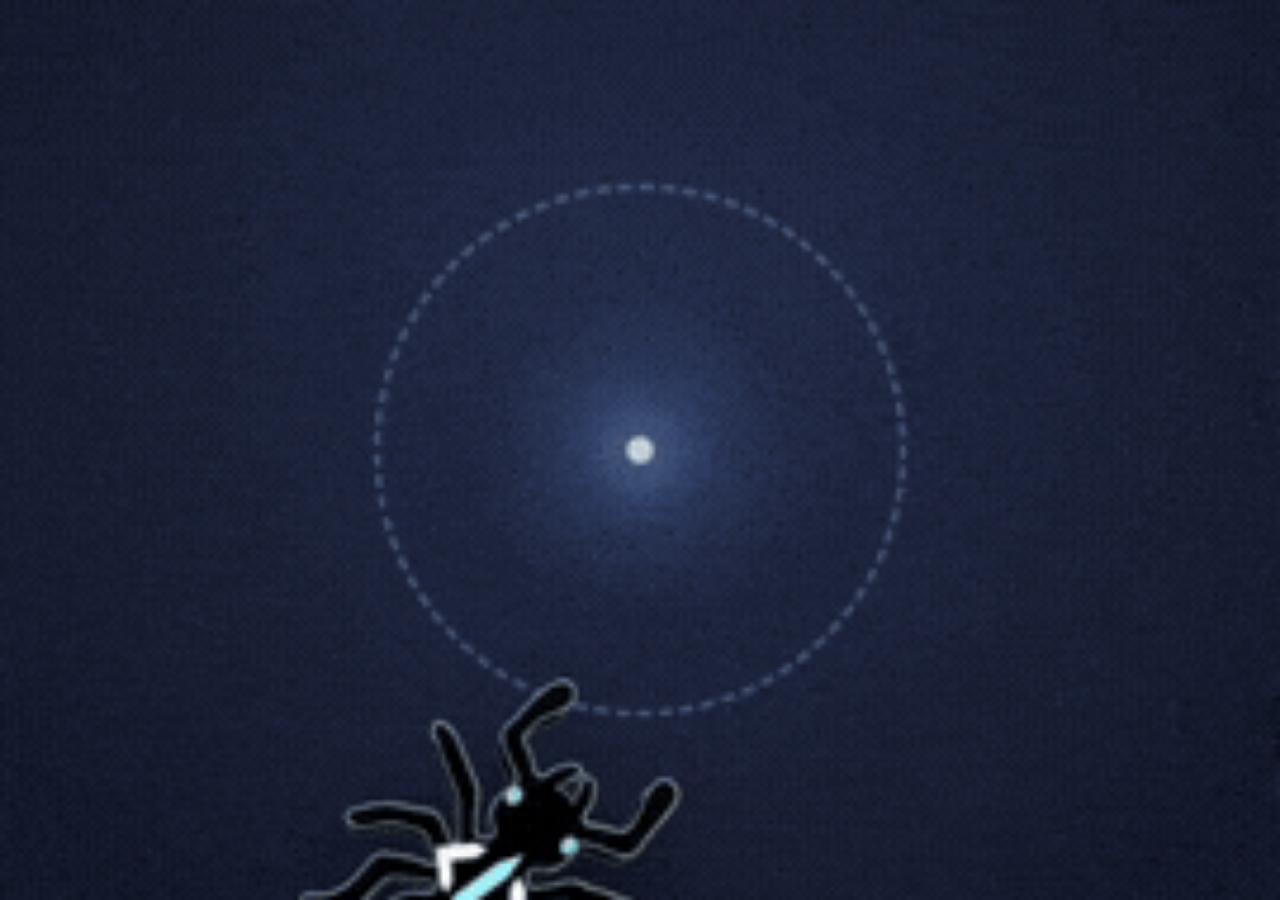
==== commit 7449d286: "Add files via upload" ====
--- a/index.html
+++ b/index.html
@@ -10,7 +10,7 @@
 /* ===== 源码覆盖 loader：localStorage['ats_src'] = {路径:内容}，重启生效 ===== */
 (function () {
     /* 版本戳：应用源码更新后自动作废旧覆盖（备份到 ats_src_backup），防止旧代码持续生效 */
-    var SRC_VER = '2026-10-17n';   /* 版本变化会自动作废本机旧源码覆盖（备份到 ats_src_backup） */
+    var SRC_VER = '2026-10-17o';   /* 版本变化会自动作废本机旧源码覆盖（备份到 ats_src_backup） */
     var SRC = {};
     try { SRC = JSON.parse(localStorage.getItem('ats_src') || '{}'); } catch (e) {}
     var savedVer = '';
